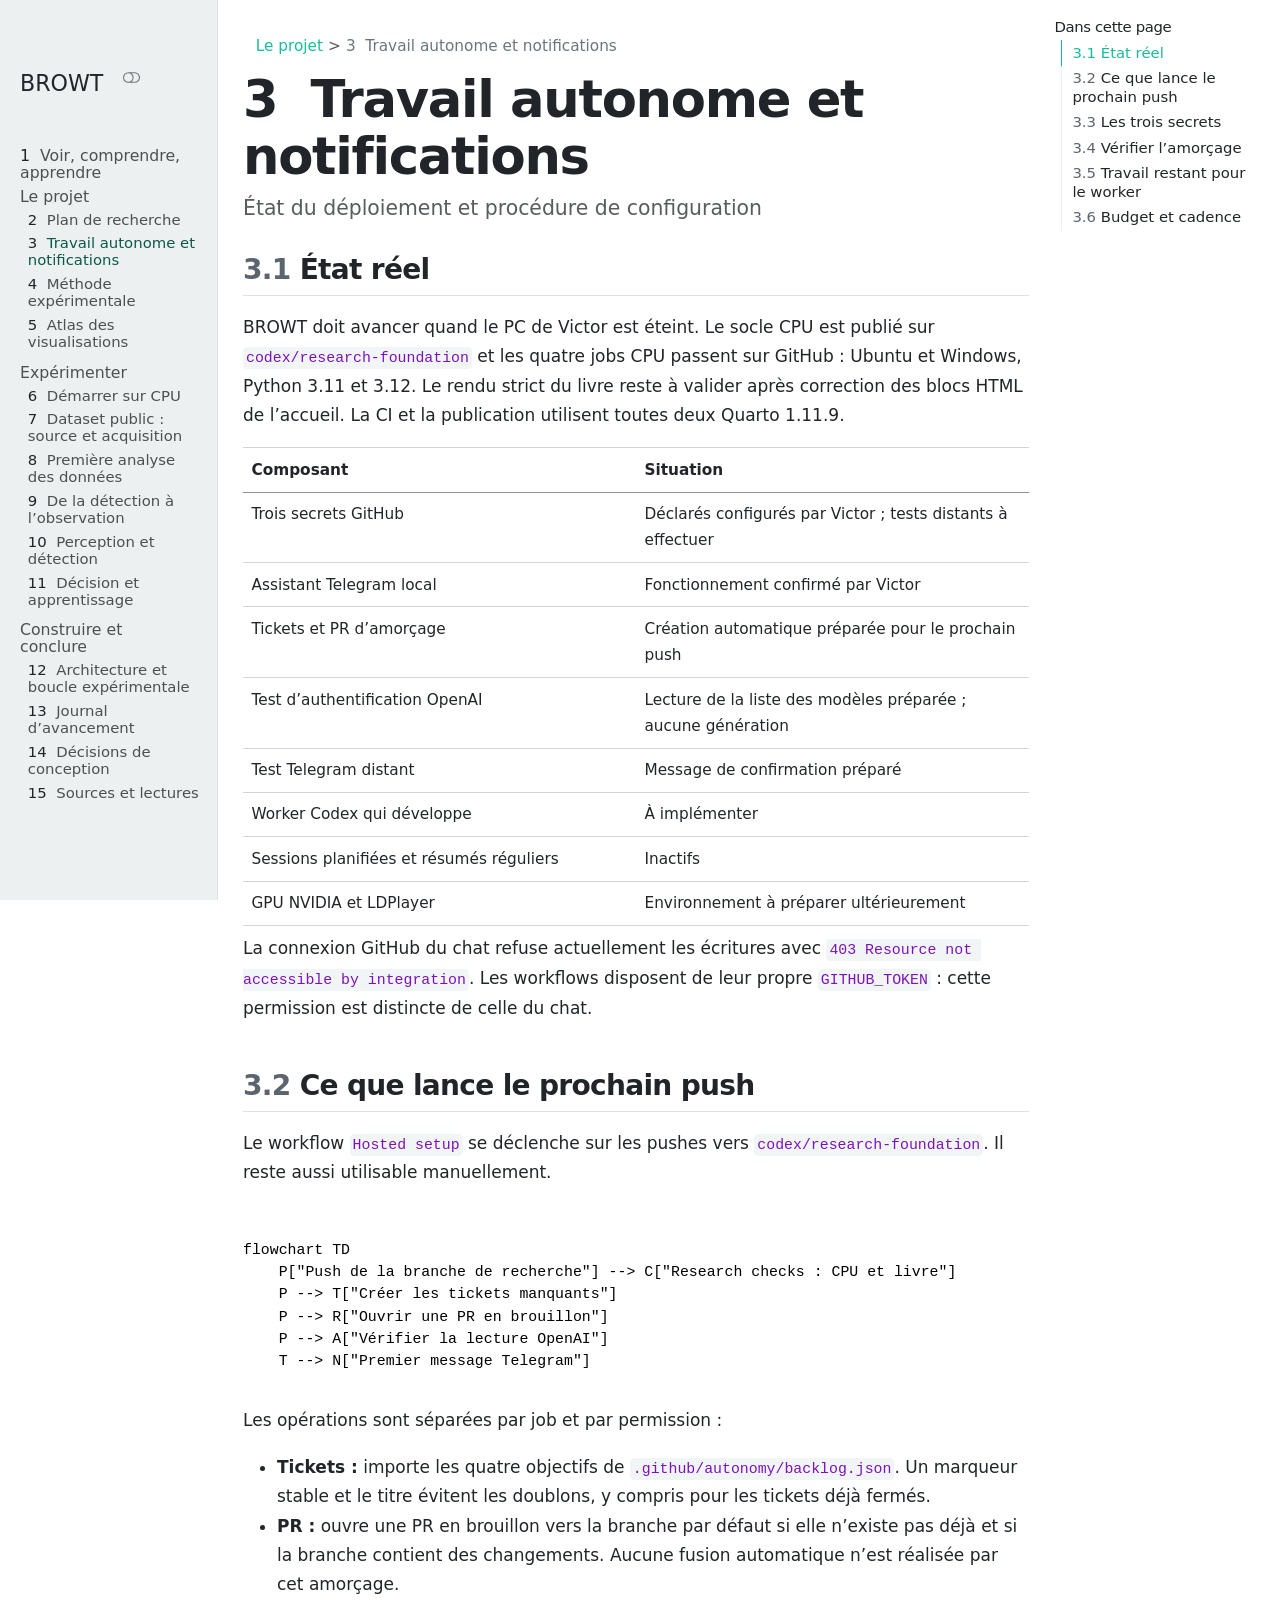
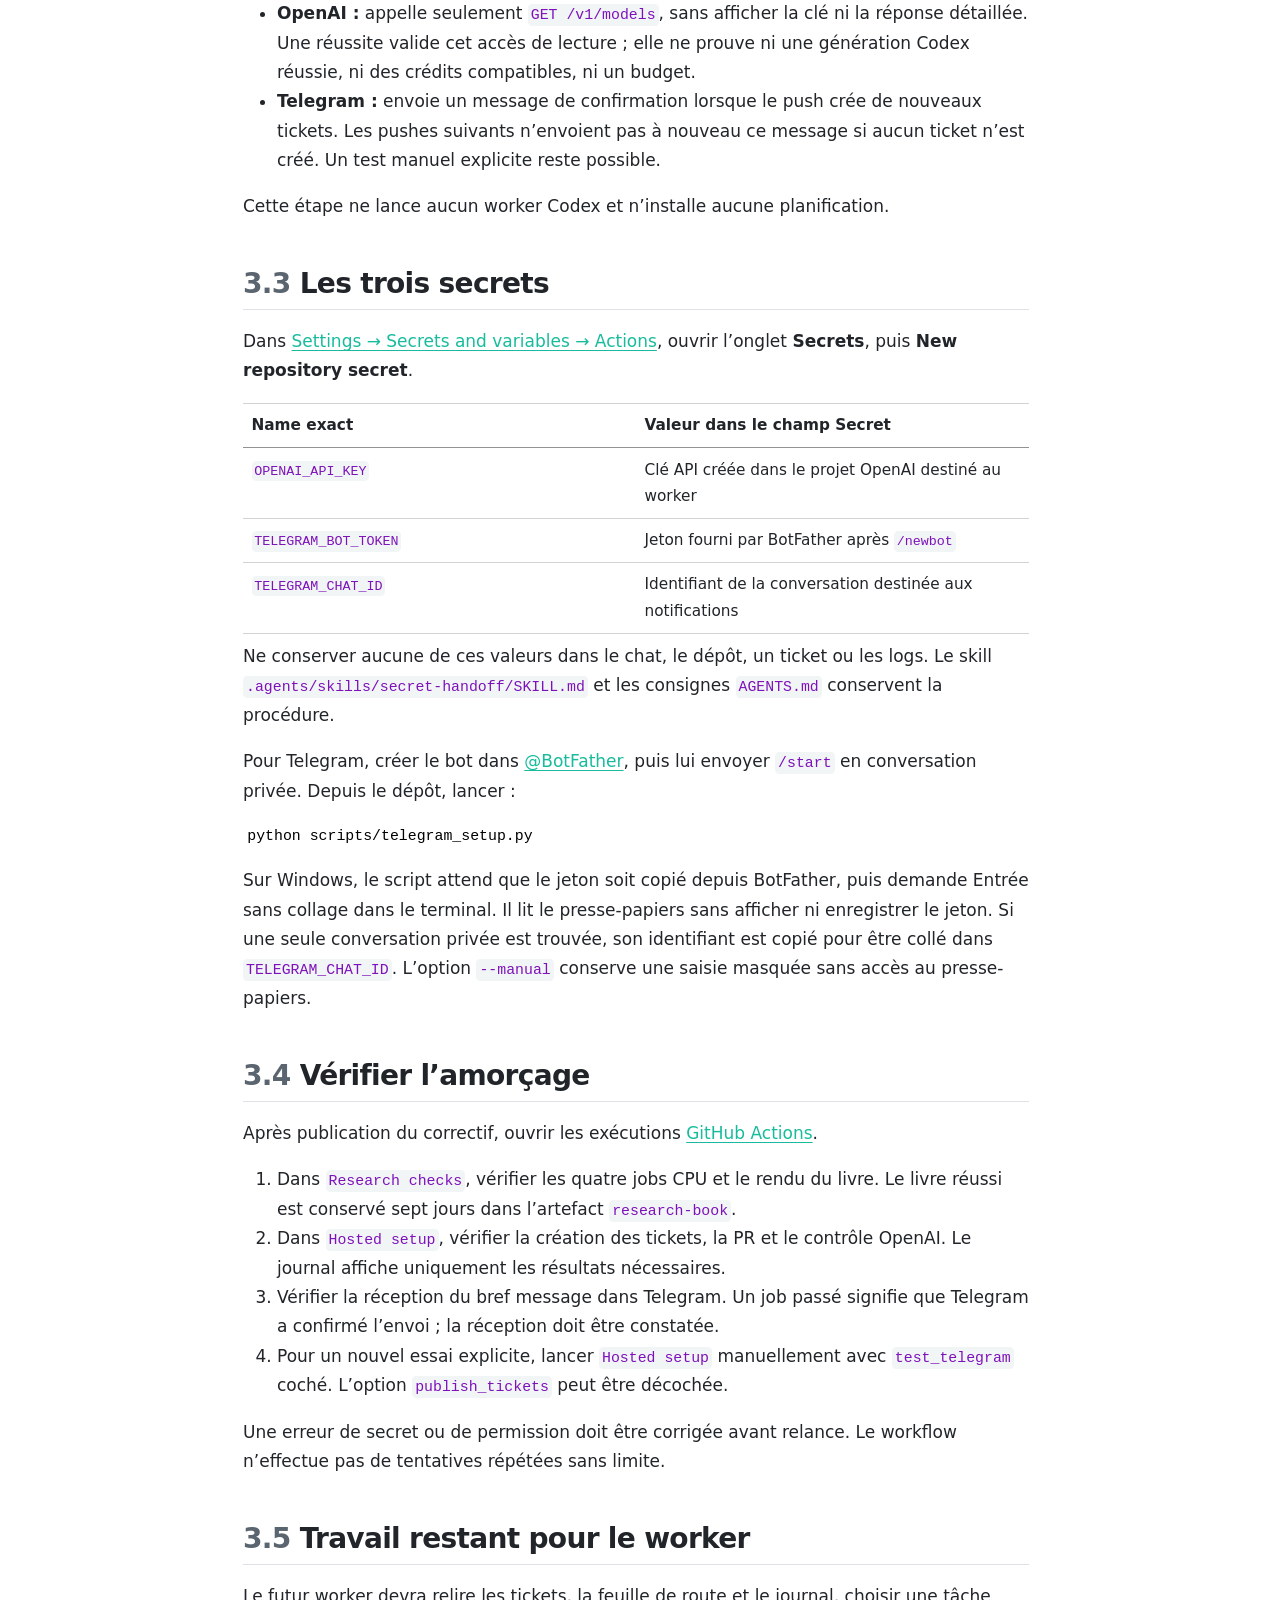
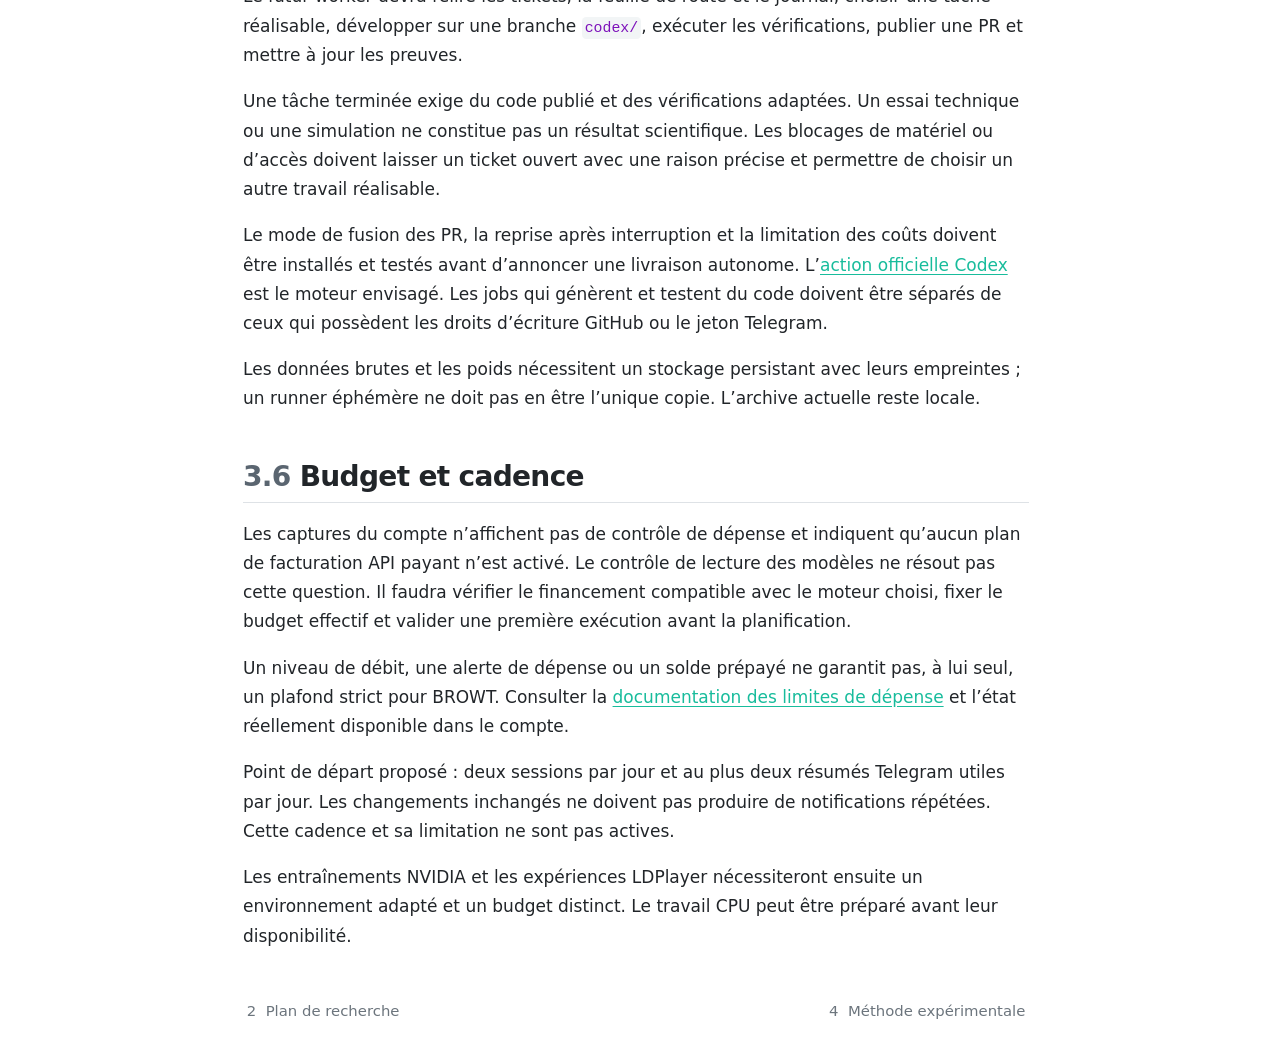
==== autonomy.html @ 0d0ad50d "Built site for gh-pages" ====
<!DOCTYPE html>
<html xmlns="http://www.w3.org/1999/xhtml" lang="fr" xml:lang="fr"><head>

<meta charset="utf-8">
<meta name="generator" content="quarto-1.11.9">

<meta name="viewport" content="width=device-width, initial-scale=1.0, user-scalable=yes">


<title>3&nbsp; Travail autonome et notifications – BROWT</title>
<style>
/* Default styles provided by pandoc.
** See https://pandoc.org/MANUAL.html#variables-for-html for config info.
*/
span.smallcaps{font-variant: small-caps;}
div.columns{display: flex; gap: 1.5em;}
div.column{flex: auto;}
@media screen {
div.columns{gap: min(4vw, 1.5em);}
div.column{overflow-x: auto;}
}
div.hanging-indent{margin-left: 1.5em; text-indent: -1.5em;}
ul.task-list{list-style: none;}
ul.task-list li input[type="checkbox"] {
  width: 0.8em;
  margin: 0 0.8em 0.2em -1em; /* quarto-specific, see https://github.com/quarto-dev/quarto-cli/issues/4556 */ 
  vertical-align: middle;
}
</style>


<script src="site_libs/quarto-nav/quarto-nav.js"></script>
<script src="site_libs/quarto-nav/headroom.min.js"></script>
<script src="site_libs/clipboard/clipboard.min.js"></script>
<script src="site_libs/quarto-search/autocomplete.umd.js"></script>
<script src="site_libs/quarto-search/fuse.min.js"></script>
<script src="site_libs/quarto-search/quarto-search.js"></script>
<meta name="quarto:offset" content="./">
<link href="./methodology.html" rel="next">
<link href="./roadmap.html" rel="prev">
<script src="site_libs/quarto-html/quarto.js" type="module"></script>
<script src="site_libs/quarto-html/tabsets/tabsets.js" type="module"></script>
<script src="site_libs/quarto-html/scrollable-regions/scrollable-regions.js" type="module"></script>
<script src="site_libs/quarto-html/popper.min.js"></script>
<script src="site_libs/quarto-html/tippy.umd.min.js"></script>
<script src="site_libs/quarto-html/anchor.min.js"></script>
<link href="site_libs/quarto-html/tippy.css" rel="stylesheet">
<link href="site_libs/quarto-html/quarto-syntax-highlighting-63b5708e65d6cd79cd7618c58d0c21e7.css" rel="stylesheet" class="quarto-color-scheme" id="quarto-text-highlighting-styles">
<link href="site_libs/quarto-html/quarto-syntax-highlighting-dark-447e42e69aaa9833c0ba1b986f430b20.css" rel="stylesheet" class="quarto-color-scheme quarto-color-alternate" id="quarto-text-highlighting-styles">
<link href="site_libs/quarto-html/quarto-syntax-highlighting-63b5708e65d6cd79cd7618c58d0c21e7.css" rel="stylesheet" class="quarto-color-scheme-extra" id="quarto-text-highlighting-styles">
<script src="site_libs/bootstrap/bootstrap.min.js"></script>
<link href="site_libs/bootstrap/bootstrap-icons.css" rel="stylesheet">
<link href="site_libs/bootstrap/bootstrap-4b83e7093ad51207360b792a9fc4b170.min.css" rel="stylesheet" append-hash="true" class="quarto-color-scheme" id="quarto-bootstrap" data-mode="light">
<link href="site_libs/bootstrap/bootstrap-dark-fbbe611d55de4febc02433f26efbd819.min.css" rel="stylesheet" append-hash="true" class="quarto-color-scheme quarto-color-alternate" id="quarto-bootstrap" data-mode="dark">
<link href="site_libs/bootstrap/bootstrap-4b83e7093ad51207360b792a9fc4b170.min.css" rel="stylesheet" append-hash="true" class="quarto-color-scheme-extra" id="quarto-bootstrap" data-mode="light">
<script id="quarto-search-options" type="application/json">{
  "location": "sidebar",
  "copy-button": false,
  "collapse-after": 3,
  "panel-placement": "start",
  "type": "textbox",
  "limit": 50,
  "keyboard-shortcut": [
    "f",
    "/",
    "s"
  ],
  "show-item-context": false,
  "language": {
    "search-no-results-text": "Pas de résultats",
    "search-matching-documents-text": "documents trouvés",
    "search-copy-link-title": "Copier le lien vers la recherche",
    "search-hide-matches-text": "Cacher les correspondances additionnelles",
    "search-more-match-text": "correspondance de plus dans ce document",
    "search-more-matches-text": "correspondances de plus dans ce document",
    "search-clear-button-title": "Effacer",
    "search-text-placeholder": "",
    "search-detached-cancel-button-title": "Annuler",
    "search-submit-button-title": "Envoyer",
    "search-label": "Recherche"
  }
}</script>
<style>html{ scroll-behavior: smooth; }</style>
<meta name="mermaid-theme" content="neutral">
<script src="site_libs/quarto-diagram/mermaid.min.js"></script>
<script src="site_libs/quarto-diagram/mermaid-init.js"></script>
<link href="site_libs/quarto-diagram/mermaid.css" rel="stylesheet">


<link rel="stylesheet" href="custom.css">
</head>

<body class="nav-sidebar docked quarto-light"><a id="quarto-skip-link" class="visually-hidden-focusable" href="#quarto-document-content">Aller au contenu principal</a><script id="quarto-html-before-body" type="application/javascript">
    const toggleBodyColorMode = (bsSheetEl) => {
      const mode = bsSheetEl.getAttribute("data-mode");
      const bodyEl = window.document.querySelector("body");
      if (mode === "dark") {
        bodyEl.classList.add("quarto-dark");
        bodyEl.classList.remove("quarto-light");
      } else {
        bodyEl.classList.add("quarto-light");
        bodyEl.classList.remove("quarto-dark");
      }
    }
    const toggleBodyColorPrimary = () => {
      const bsSheetEl = window.document.querySelector("link#quarto-bootstrap:not([rel=disabled-stylesheet])");
      if (bsSheetEl) {
        toggleBodyColorMode(bsSheetEl);
      }
    }
    const setColorSchemeToggle = (alternate) => {
      const toggles = window.document.querySelectorAll('.quarto-color-scheme-toggle');
      for (let i=0; i < toggles.length; i++) {
        const toggle = toggles[i];
        if (toggle) {
          toggle.setAttribute("aria-checked", alternate ? "true" : "false");
          if (alternate) {
            toggle.classList.add("alternate");
          } else {
            toggle.classList.remove("alternate");
          }
        }
      }
    };
    const toggleColorMode = (alternate) => {
      // Switch the stylesheets
      const primaryStylesheets = window.document.querySelectorAll('link.quarto-color-scheme:not(.quarto-color-alternate)');
      const alternateStylesheets = window.document.querySelectorAll('link.quarto-color-scheme.quarto-color-alternate');
      manageTransitions('#quarto-margin-sidebar .nav-link', false);
      if (alternate) {
        // note: dark is layered on light, we don't disable primary!
        enableStylesheet(alternateStylesheets);
        for (const sheetNode of alternateStylesheets) {
          if (sheetNode.id === "quarto-bootstrap") {
            toggleBodyColorMode(sheetNode);
          }
        }
      } else {
        disableStylesheet(alternateStylesheets);
        enableStylesheet(primaryStylesheets)
        toggleBodyColorPrimary();
      }
      manageTransitions('#quarto-margin-sidebar .nav-link', true);
      // Switch the toggles
      setColorSchemeToggle(alternate)
    }
    // Hack to workaround the fact that safari doesn't
    // properly recolor the scrollbar when toggling (#1455).
    // Not run on load: stylesheets are set before first paint there, and
    // scrolling would undo the scroll to a URL fragment (#14973).
    // The one pixel nudge keeps the reader where they were.
    const refreshSafariScrollbar = () => {
      if (navigator.userAgent.indexOf('Safari') > 0 && navigator.userAgent.indexOf('Chrome') == -1) {
        manageTransitions("body", false);
        const scrollY = window.scrollY;
        window.scrollTo(0, scrollY > 0 ? scrollY - 1 : 1);
        setTimeout(() => {
          window.scrollTo(0, scrollY);
          manageTransitions("body", true);
        }, 40);
      }
    }
    const disableStylesheet = (stylesheets) => {
      for (let i=0; i < stylesheets.length; i++) {
        const stylesheet = stylesheets[i];
        stylesheet.rel = 'disabled-stylesheet';
      }
    }
    const enableStylesheet = (stylesheets) => {
      for (let i=0; i < stylesheets.length; i++) {
        const stylesheet = stylesheets[i];
        if(stylesheet.rel !== 'stylesheet') { // for Chrome, which will still FOUC without this check
          stylesheet.rel = 'stylesheet';
        }
      }
    }
    const manageTransitions = (selector, allowTransitions) => {
      const els = window.document.querySelectorAll(selector);
      for (let i=0; i < els.length; i++) {
        const el = els[i];
        if (allowTransitions) {
          el.classList.remove('notransition');
        } else {
          el.classList.add('notransition');
        }
      }
    }
    const isFileUrl = () => {
      return window.location.protocol === 'file:';
    }
    const hasAlternateSentinel = () => {
      let styleSentinel = getColorSchemeSentinel();
      if (styleSentinel !== null) {
        return styleSentinel === "alternate";
      } else {
        return false;
      }
    }
    const setStyleSentinel = (alternate) => {
      const value = alternate ? "alternate" : "default";
      if (!isFileUrl()) {
        window.localStorage.setItem("quarto-color-scheme", value);
      } else {
        localAlternateSentinel = value;
      }
    }
    const getColorSchemeSentinel = () => {
      if (!isFileUrl()) {
        const storageValue = window.localStorage.getItem("quarto-color-scheme");
        return storageValue != null ? storageValue : localAlternateSentinel;
      } else {
        return localAlternateSentinel;
      }
    }
    const toggleGiscusIfUsed = (isAlternate, darkModeDefault) => {
      const baseTheme = document.querySelector('#giscus-base-theme')?.value ?? 'light';
      const alternateTheme = document.querySelector('#giscus-alt-theme')?.value ?? 'dark';
      let newTheme = '';
      if(authorPrefersDark) {
        newTheme = isAlternate ? baseTheme : alternateTheme;
      } else {
        newTheme = isAlternate ? alternateTheme : baseTheme;
      }
      const changeGiscusTheme = () => {
        // From: https://github.com/giscus/giscus/issues/336
        const sendMessage = (message) => {
          const iframe = document.querySelector('iframe.giscus-frame');
          if (!iframe) return;
          iframe.contentWindow.postMessage({ giscus: message }, 'https://giscus.app');
        }
        sendMessage({
          setConfig: {
            theme: newTheme
          }
        });
      }
      const isGiscussLoaded = window.document.querySelector('iframe.giscus-frame') !== null;
      if (isGiscussLoaded) {
        changeGiscusTheme();
      }
    };
    const authorPrefersDark = false;
    const darkModeDefault = authorPrefersDark;
      document.querySelector('link#quarto-text-highlighting-styles.quarto-color-scheme-extra').rel = 'disabled-stylesheet';
      document.querySelector('link#quarto-bootstrap.quarto-color-scheme-extra').rel = 'disabled-stylesheet';
    let localAlternateSentinel = darkModeDefault ? 'alternate' : 'default';
    // Dark / light mode switch
    window.quartoToggleColorScheme = () => {
      // Read the current dark / light value
      let toAlternate = !hasAlternateSentinel();
      toggleColorMode(toAlternate);
      refreshSafariScrollbar();
      setStyleSentinel(toAlternate);
      toggleGiscusIfUsed(toAlternate, darkModeDefault);
      window.dispatchEvent(new Event('resize'));
    };
    // Switch to dark mode if need be
    if (hasAlternateSentinel()) {
      toggleColorMode(true);
    } else {
      toggleColorMode(false);
    }
  </script>

<div id="quarto-search-results"></div>
  <header id="quarto-header" class="headroom fixed-top">
  <nav class="quarto-secondary-nav" aria-label="Barre d'outils">
    <div class="container-fluid d-flex">
      <button type="button" class="quarto-btn-toggle btn" data-bs-toggle="collapse" role="button" data-bs-target=".quarto-sidebar-collapse-item" aria-controls="quarto-sidebar" aria-expanded="false" aria-label="Basculer la barre latérale" onclick="if (window.quartoToggleHeadroom) { window.quartoToggleHeadroom(); }">
        <i class="bi bi-layout-text-sidebar-reverse"></i>
      </button>
        <nav class="quarto-page-breadcrumbs" aria-label="Fil d'Ariane"><ol class="breadcrumb"><li class="breadcrumb-item"><a href="./roadmap.html">Le projet</a></li><li class="breadcrumb-item"><a href="./autonomy.html"><span class="chapter-number">3</span>&nbsp; <span class="chapter-title">Travail autonome et notifications</span></a></li></ol></nav>
        <a class="flex-grow-1" data-bs-toggle="collapse" data-bs-target=".quarto-sidebar-collapse-item" onclick="if (window.quartoToggleHeadroom) { window.quartoToggleHeadroom(); }">      
        </a>
      <button type="button" class="btn quarto-search-button" aria-label="Recherche" onclick="window.quartoOpenSearch();">
        <i class="bi bi-search"></i>
      </button>
    </div>
  </nav>
</header>
<!-- content -->
<div id="quarto-content" class="quarto-container page-columns page-rows-contents page-layout-article">
<!-- sidebar -->
  <nav id="quarto-sidebar" class="sidebar collapse collapse-horizontal quarto-sidebar-collapse-item sidebar-navigation docked overflow-auto" aria-label="Site web">
    <div class="pt-lg-2 mt-2 text-left sidebar-header sidebar-header-stacked">
      <a href="./index.html" class="sidebar-logo-link">
      <img src="./assets/logo.png" alt="" class="sidebar-logo light-content py-0 d-lg-inline d-none">
      <img src="./assets/logo.png" alt="" class="sidebar-logo dark-content py-0 d-lg-inline d-none">
      </a>
    <div class="sidebar-title mb-0 py-0">
      <a href="./">BROWT</a> 
        <div class="sidebar-tools-main">
    <a href="https://github.com/Victor11W/BROWT" title="Code source" class="quarto-navigation-tool px-1" aria-label="Code source"><i class="bi bi-github"></i></a>
  <button type="button" role="switch" aria-checked="false" class="quarto-color-scheme-toggle quarto-navigation-tool  px-1" onclick="window.quartoToggleColorScheme(); return false;" title="Basculer le mode sombre" aria-label="Basculer le mode sombre"><i class="bi"></i></button>
</div>
    </div>
      </div>
        <div class="mt-2 flex-shrink-0 align-items-center">
        <div class="sidebar-search">
        <div id="quarto-search" class="" title="Recherche"></div>
        </div>
        </div>
    <div class="sidebar-menu-container"> 
    <ul class="list-unstyled mt-1">
        <li class="sidebar-item">
  <div class="sidebar-item-container"> 
  <a href="./index.html" class="sidebar-item-text sidebar-link">
 <span class="menu-text"><span class="chapter-number">1</span>&nbsp; <span class="chapter-title">Voir, comprendre, apprendre</span></span></a>
  </div>
</li>
        <li class="sidebar-item sidebar-item-section">
      <div class="sidebar-item-container"> 
            <button type="button" class="sidebar-item-text sidebar-item-toggle sidebar-link text-start" data-bs-toggle="collapse" data-bs-target="#quarto-sidebar-section-1" aria-controls="quarto-sidebar-section-1" aria-expanded="true">
 <span class="menu-text" id="quarto-sidebar-section-1-label">Le projet</span><i class="bi bi-chevron-right" aria-hidden="true"></i></button>
      </div>
      <ul id="quarto-sidebar-section-1" aria-labelledby="quarto-sidebar-section-1-label" class="collapse list-unstyled sidebar-section depth1 show">  
          <li class="sidebar-item">
  <div class="sidebar-item-container"> 
  <a href="./roadmap.html" class="sidebar-item-text sidebar-link">
 <span class="menu-text"><span class="chapter-number">2</span>&nbsp; <span class="chapter-title">Plan de recherche</span></span></a>
  </div>
</li>
          <li class="sidebar-item">
  <div class="sidebar-item-container"> 
  <a href="./autonomy.html" class="sidebar-item-text sidebar-link active">
 <span class="menu-text"><span class="chapter-number">3</span>&nbsp; <span class="chapter-title">Travail autonome et notifications</span></span></a>
  </div>
</li>
          <li class="sidebar-item">
  <div class="sidebar-item-container"> 
  <a href="./methodology.html" class="sidebar-item-text sidebar-link">
 <span class="menu-text"><span class="chapter-number">4</span>&nbsp; <span class="chapter-title">Méthode expérimentale</span></span></a>
  </div>
</li>
          <li class="sidebar-item">
  <div class="sidebar-item-container"> 
  <a href="./visual-atlas.html" class="sidebar-item-text sidebar-link">
 <span class="menu-text"><span class="chapter-number">5</span>&nbsp; <span class="chapter-title">Atlas des visualisations</span></span></a>
  </div>
</li>
      </ul>
  </li>
        <li class="sidebar-item sidebar-item-section">
      <div class="sidebar-item-container"> 
            <button type="button" class="sidebar-item-text sidebar-item-toggle sidebar-link text-start" data-bs-toggle="collapse" data-bs-target="#quarto-sidebar-section-2" aria-controls="quarto-sidebar-section-2" aria-expanded="true">
 <span class="menu-text" id="quarto-sidebar-section-2-label">Expérimenter</span><i class="bi bi-chevron-right" aria-hidden="true"></i></button>
      </div>
      <ul id="quarto-sidebar-section-2" aria-labelledby="quarto-sidebar-section-2-label" class="collapse list-unstyled sidebar-section depth1 show">  
          <li class="sidebar-item">
  <div class="sidebar-item-container"> 
  <a href="./getting-started.html" class="sidebar-item-text sidebar-link">
 <span class="menu-text"><span class="chapter-number">6</span>&nbsp; <span class="chapter-title">Démarrer sur CPU</span></span></a>
  </div>
</li>
          <li class="sidebar-item">
  <div class="sidebar-item-container"> 
  <a href="./dataset.html" class="sidebar-item-text sidebar-link">
 <span class="menu-text"><span class="chapter-number">7</span>&nbsp; <span class="chapter-title">Dataset public : source et acquisition</span></span></a>
  </div>
</li>
          <li class="sidebar-item">
  <div class="sidebar-item-container"> 
  <a href="./dataset-analysis.html" class="sidebar-item-text sidebar-link">
 <span class="menu-text"><span class="chapter-number">8</span>&nbsp; <span class="chapter-title">Première analyse des données</span></span></a>
  </div>
</li>
          <li class="sidebar-item">
  <div class="sidebar-item-container"> 
  <a href="./observations.html" class="sidebar-item-text sidebar-link">
 <span class="menu-text"><span class="chapter-number">9</span>&nbsp; <span class="chapter-title">De la détection à l’observation</span></span></a>
  </div>
</li>
          <li class="sidebar-item">
  <div class="sidebar-item-container"> 
  <a href="./detection.html" class="sidebar-item-text sidebar-link">
 <span class="menu-text"><span class="chapter-number">10</span>&nbsp; <span class="chapter-title">Perception et détection</span></span></a>
  </div>
</li>
          <li class="sidebar-item">
  <div class="sidebar-item-container"> 
  <a href="./rl.html" class="sidebar-item-text sidebar-link">
 <span class="menu-text"><span class="chapter-number">11</span>&nbsp; <span class="chapter-title">Décision et apprentissage</span></span></a>
  </div>
</li>
      </ul>
  </li>
        <li class="sidebar-item sidebar-item-section">
      <div class="sidebar-item-container"> 
            <button type="button" class="sidebar-item-text sidebar-item-toggle sidebar-link text-start" data-bs-toggle="collapse" data-bs-target="#quarto-sidebar-section-3" aria-controls="quarto-sidebar-section-3" aria-expanded="true">
 <span class="menu-text" id="quarto-sidebar-section-3-label">Construire et conclure</span><i class="bi bi-chevron-right" aria-hidden="true"></i></button>
      </div>
      <ul id="quarto-sidebar-section-3" aria-labelledby="quarto-sidebar-section-3-label" class="collapse list-unstyled sidebar-section depth1 show">  
          <li class="sidebar-item">
  <div class="sidebar-item-container"> 
  <a href="./pipeline.html" class="sidebar-item-text sidebar-link">
 <span class="menu-text"><span class="chapter-number">12</span>&nbsp; <span class="chapter-title">Architecture et boucle expérimentale</span></span></a>
  </div>
</li>
          <li class="sidebar-item">
  <div class="sidebar-item-container"> 
  <a href="./progress.html" class="sidebar-item-text sidebar-link">
 <span class="menu-text"><span class="chapter-number">13</span>&nbsp; <span class="chapter-title">Journal d’avancement</span></span></a>
  </div>
</li>
          <li class="sidebar-item">
  <div class="sidebar-item-container"> 
  <a href="./decisions.html" class="sidebar-item-text sidebar-link">
 <span class="menu-text"><span class="chapter-number">14</span>&nbsp; <span class="chapter-title">Décisions de conception</span></span></a>
  </div>
</li>
          <li class="sidebar-item">
  <div class="sidebar-item-container"> 
  <a href="./references.html" class="sidebar-item-text sidebar-link">
 <span class="menu-text"><span class="chapter-number">15</span>&nbsp; <span class="chapter-title">Sources et lectures</span></span></a>
  </div>
</li>
      </ul>
  </li>
    </ul>
    </div>
</nav>
<div id="quarto-sidebar-glass" class="quarto-sidebar-collapse-item" data-bs-toggle="collapse" data-bs-target=".quarto-sidebar-collapse-item"></div>
<!-- margin-sidebar -->
    <div id="quarto-margin-sidebar" class="sidebar margin-sidebar">
        <nav id="TOC" role="doc-toc" aria-labelledby="toc-title" class="toc-active">
    <h2 id="toc-title">Dans cette page</h2>
   
  <ul>
  <li><a href="#état-réel" id="toc-état-réel" class="nav-link active" data-scroll-target="#état-réel"><span class="header-section-number">3.1</span> État réel</a></li>
  <li><a href="#ce-que-lance-le-prochain-push" id="toc-ce-que-lance-le-prochain-push" class="nav-link" data-scroll-target="#ce-que-lance-le-prochain-push"><span class="header-section-number">3.2</span> Ce que lance le prochain push</a></li>
  <li><a href="#les-trois-secrets" id="toc-les-trois-secrets" class="nav-link" data-scroll-target="#les-trois-secrets"><span class="header-section-number">3.3</span> Les trois secrets</a></li>
  <li><a href="#vérifier-lamorçage" id="toc-vérifier-lamorçage" class="nav-link" data-scroll-target="#vérifier-lamorçage"><span class="header-section-number">3.4</span> Vérifier l’amorçage</a></li>
  <li><a href="#travail-restant-pour-le-worker" id="toc-travail-restant-pour-le-worker" class="nav-link" data-scroll-target="#travail-restant-pour-le-worker"><span class="header-section-number">3.5</span> Travail restant pour le worker</a></li>
  <li><a href="#budget-et-cadence" id="toc-budget-et-cadence" class="nav-link" data-scroll-target="#budget-et-cadence"><span class="header-section-number">3.6</span> Budget et cadence</a></li>
  </ul>
</nav>
    </div>
<!-- main -->
<main class="content" id="quarto-document-content" tabindex="-1">


<header id="title-block-header" class="quarto-title-block default"><nav class="quarto-page-breadcrumbs quarto-title-breadcrumbs d-none d-lg-block" aria-label="Fil d'Ariane"><ol class="breadcrumb"><li class="breadcrumb-item"><a href="./roadmap.html">Le projet</a></li><li class="breadcrumb-item"><a href="./autonomy.html"><span class="chapter-number">3</span>&nbsp; <span class="chapter-title">Travail autonome et notifications</span></a></li></ol></nav>
<div class="quarto-title">
<h1 class="title"><span class="chapter-number">3</span>&nbsp; <span class="chapter-title">Travail autonome et notifications</span></h1>
<p class="subtitle lead">État du déploiement et procédure de configuration</p>
</div>



<div class="quarto-title-meta">

    
  
    
  </div>
  


</header>


<section id="état-réel" class="level2" data-number="3.1">
<h2 data-number="3.1" class="anchored" data-anchor-id="état-réel"><span class="header-section-number">3.1</span> État réel</h2>
<p>BROWT doit avancer quand le PC de Victor est éteint. Le socle CPU est publié sur <code>codex/research-foundation</code> et les quatre jobs CPU passent sur GitHub : Ubuntu et Windows, Python 3.11 et 3.12. Le rendu strict du livre reste à valider après correction des blocs HTML de l’accueil. La CI et la publication utilisent toutes deux Quarto 1.11.9.</p>
<table class="caption-top table">
<colgroup>
<col style="width: 50%">
<col style="width: 50%">
</colgroup>
<thead>
<tr class="header">
<th>Composant</th>
<th>Situation</th>
</tr>
</thead>
<tbody>
<tr class="odd">
<td>Trois secrets GitHub</td>
<td>Déclarés configurés par Victor ; tests distants à effectuer</td>
</tr>
<tr class="even">
<td>Assistant Telegram local</td>
<td>Fonctionnement confirmé par Victor</td>
</tr>
<tr class="odd">
<td>Tickets et PR d’amorçage</td>
<td>Création automatique préparée pour le prochain push</td>
</tr>
<tr class="even">
<td>Test d’authentification OpenAI</td>
<td>Lecture de la liste des modèles préparée ; aucune génération</td>
</tr>
<tr class="odd">
<td>Test Telegram distant</td>
<td>Message de confirmation préparé</td>
</tr>
<tr class="even">
<td>Worker Codex qui développe</td>
<td>À implémenter</td>
</tr>
<tr class="odd">
<td>Sessions planifiées et résumés réguliers</td>
<td>Inactifs</td>
</tr>
<tr class="even">
<td>GPU NVIDIA et LDPlayer</td>
<td>Environnement à préparer ultérieurement</td>
</tr>
</tbody>
</table>
<p>La connexion GitHub du chat refuse actuellement les écritures avec <code>403 Resource not accessible by integration</code>. Les workflows disposent de leur propre <code>GITHUB_TOKEN</code> : cette permission est distincte de celle du chat.</p>
</section>
<section id="ce-que-lance-le-prochain-push" class="level2" data-number="3.2">
<h2 data-number="3.2" class="anchored" data-anchor-id="ce-que-lance-le-prochain-push"><span class="header-section-number">3.2</span> Ce que lance le prochain push</h2>
<p>Le workflow <code>Hosted setup</code> se déclenche sur les pushes vers <code>codex/research-foundation</code>. Il reste aussi utilisable manuellement.</p>
<div class="cell" data-layout-align="default">
<div class="cell-output-display">
<div>
<p></p><figure class="figure"><p></p>
<div>

<pre class="mermaid mermaid-js">flowchart TD
    P["Push de la branche de recherche"] --&gt; C["Research checks : CPU et livre"]
    P --&gt; T["Créer les tickets manquants"]
    P --&gt; R["Ouvrir une PR en brouillon"]
    P --&gt; A["Vérifier la lecture OpenAI"]
    T --&gt; N["Premier message Telegram"]
</pre>
</div>
<p></p></figure><p></p>
</div>
</div>
</div>
<p>Les opérations sont séparées par job et par permission :</p>
<ul>
<li><strong>Tickets :</strong> importe les quatre objectifs de <code>.github/autonomy/backlog.json</code>. Un marqueur stable et le titre évitent les doublons, y compris pour les tickets déjà fermés.</li>
<li><strong>PR :</strong> ouvre une PR en brouillon vers la branche par défaut si elle n’existe pas déjà et si la branche contient des changements. Aucune fusion automatique n’est réalisée par cet amorçage.</li>
<li><strong>OpenAI :</strong> appelle seulement <code>GET /v1/models</code>, sans afficher la clé ni la réponse détaillée. Une réussite valide cet accès de lecture ; elle ne prouve ni une génération Codex réussie, ni des crédits compatibles, ni un budget.</li>
<li><strong>Telegram :</strong> envoie un message de confirmation lorsque le push crée de nouveaux tickets. Les pushes suivants n’envoient pas à nouveau ce message si aucun ticket n’est créé. Un test manuel explicite reste possible.</li>
</ul>
<p>Cette étape ne lance aucun worker Codex et n’installe aucune planification.</p>
</section>
<section id="les-trois-secrets" class="level2" data-number="3.3">
<h2 data-number="3.3" class="anchored" data-anchor-id="les-trois-secrets"><span class="header-section-number">3.3</span> Les trois secrets</h2>
<p>Dans <a href="https://github.com/Victor11W/BROWT/settings/secrets/actions">Settings → Secrets and variables → Actions</a>, ouvrir l’onglet <strong>Secrets</strong>, puis <strong>New repository secret</strong>.</p>
<table class="caption-top table">
<colgroup>
<col style="width: 50%">
<col style="width: 50%">
</colgroup>
<thead>
<tr class="header">
<th>Name exact</th>
<th>Valeur dans le champ Secret</th>
</tr>
</thead>
<tbody>
<tr class="odd">
<td><code>OPENAI_API_KEY</code></td>
<td>Clé API créée dans le projet OpenAI destiné au worker</td>
</tr>
<tr class="even">
<td><code>TELEGRAM_BOT_TOKEN</code></td>
<td>Jeton fourni par BotFather après <code>/newbot</code></td>
</tr>
<tr class="odd">
<td><code>TELEGRAM_CHAT_ID</code></td>
<td>Identifiant de la conversation destinée aux notifications</td>
</tr>
</tbody>
</table>
<p>Ne conserver aucune de ces valeurs dans le chat, le dépôt, un ticket ou les logs. Le skill <code>.agents/skills/secret-handoff/SKILL.md</code> et les consignes <code>AGENTS.md</code> conservent la procédure.</p>
<p>Pour Telegram, créer le bot dans <a href="https://t.me/BotFather"><span class="citation" data-cites="BotFather">@BotFather</span></a>, puis lui envoyer <code>/start</code> en conversation privée. Depuis le dépôt, lancer :</p>
<pre class="text"><code>python scripts/telegram_setup.py</code></pre>
<p>Sur Windows, le script attend que le jeton soit copié depuis BotFather, puis demande Entrée sans collage dans le terminal. Il lit le presse-papiers sans afficher ni enregistrer le jeton. Si une seule conversation privée est trouvée, son identifiant est copié pour être collé dans <code>TELEGRAM_CHAT_ID</code>. L’option <code>--manual</code> conserve une saisie masquée sans accès au presse-papiers.</p>
</section>
<section id="vérifier-lamorçage" class="level2" data-number="3.4">
<h2 data-number="3.4" class="anchored" data-anchor-id="vérifier-lamorçage"><span class="header-section-number">3.4</span> Vérifier l’amorçage</h2>
<p>Après publication du correctif, ouvrir les exécutions <a href="https://github.com/Victor11W/BROWT/actions">GitHub Actions</a>.</p>
<ol type="1">
<li>Dans <code>Research checks</code>, vérifier les quatre jobs CPU et le rendu du livre. Le livre réussi est conservé sept jours dans l’artefact <code>research-book</code>.</li>
<li>Dans <code>Hosted setup</code>, vérifier la création des tickets, la PR et le contrôle OpenAI. Le journal affiche uniquement les résultats nécessaires.</li>
<li>Vérifier la réception du bref message dans Telegram. Un job passé signifie que Telegram a confirmé l’envoi ; la réception doit être constatée.</li>
<li>Pour un nouvel essai explicite, lancer <code>Hosted setup</code> manuellement avec <code>test_telegram</code> coché. L’option <code>publish_tickets</code> peut être décochée.</li>
</ol>
<p>Une erreur de secret ou de permission doit être corrigée avant relance. Le workflow n’effectue pas de tentatives répétées sans limite.</p>
</section>
<section id="travail-restant-pour-le-worker" class="level2" data-number="3.5">
<h2 data-number="3.5" class="anchored" data-anchor-id="travail-restant-pour-le-worker"><span class="header-section-number">3.5</span> Travail restant pour le worker</h2>
<p>Le futur worker devra relire les tickets, la feuille de route et le journal, choisir une tâche réalisable, développer sur une branche <code>codex/</code>, exécuter les vérifications, publier une PR et mettre à jour les preuves.</p>
<p>Une tâche terminée exige du code publié et des vérifications adaptées. Un essai technique ou une simulation ne constitue pas un résultat scientifique. Les blocages de matériel ou d’accès doivent laisser un ticket ouvert avec une raison précise et permettre de choisir un autre travail réalisable.</p>
<p>Le mode de fusion des PR, la reprise après interruption et la limitation des coûts doivent être installés et testés avant d’annoncer une livraison autonome. L’<a href="https://github.com/openai/codex-action">action officielle Codex</a> est le moteur envisagé. Les jobs qui génèrent et testent du code doivent être séparés de ceux qui possèdent les droits d’écriture GitHub ou le jeton Telegram.</p>
<p>Les données brutes et les poids nécessitent un stockage persistant avec leurs empreintes ; un runner éphémère ne doit pas en être l’unique copie. L’archive actuelle reste locale.</p>
</section>
<section id="budget-et-cadence" class="level2" data-number="3.6">
<h2 data-number="3.6" class="anchored" data-anchor-id="budget-et-cadence"><span class="header-section-number">3.6</span> Budget et cadence</h2>
<p>Les captures du compte n’affichent pas de contrôle de dépense et indiquent qu’aucun plan de facturation API payant n’est activé. Le contrôle de lecture des modèles ne résout pas cette question. Il faudra vérifier le financement compatible avec le moteur choisi, fixer le budget effectif et valider une première exécution avant la planification.</p>
<p>Un niveau de débit, une alerte de dépense ou un solde prépayé ne garantit pas, à lui seul, un plafond strict pour BROWT. Consulter la <a href="https://developers.openai.com/api/docs/guides/spend-limits">documentation des limites de dépense</a> et l’état réellement disponible dans le compte.</p>
<p>Point de départ proposé : deux sessions par jour et au plus deux résumés Telegram utiles par jour. Les changements inchangés ne doivent pas produire de notifications répétées. Cette cadence et sa limitation ne sont pas actives.</p>
<p>Les entraînements NVIDIA et les expériences LDPlayer nécessiteront ensuite un environnement adapté et un budget distinct. Le travail CPU peut être préparé avant leur disponibilité.</p>


</section>

</main> <!-- /main -->
<script id="quarto-html-after-body" type="application/javascript">
  window.document.addEventListener("DOMContentLoaded", function (event) {
    // Ensure there is a toggle, if there isn't float one in the top right
    if (window.document.querySelector('.quarto-color-scheme-toggle') === null) {
      const toggle = window.document.createElement('button');
      toggle.type = "button";
      toggle.setAttribute("role", "switch");
      toggle.setAttribute("aria-checked", "false");
      toggle.classList.add('top-right');
      toggle.classList.add('quarto-color-scheme-toggle');
      toggle.setAttribute("aria-label", "Basculer le mode sombre");
      toggle.onclick = function() { try { window.quartoToggleColorScheme(); } catch {} return false; };
      const i = window.document.createElement("i");
      i.classList.add('bi');
      toggle.appendChild(i);
      // Put the toggle in a landmark of its own, so that landmark navigation
      // can reach it.
      //
      // The container is always a fresh direct child of body, and the toggle is
      // never moved into page furniture that the theme or the author controls.
      // The toggle is positioned against the page, so any ancestor that
      // establishes a containing block captures it: a positioned element or a
      // grid for position: absolute, and transform, filter, will-change or
      // contain for position: fixed. A direct child of body has none of these
      // to inherit, and the shift when one appears is silent and visual.
      //
      // ARIA says a document should have at most one banner, and axe reports a
      // duplicate whether or not the banners carry distinct labels. So use a
      // header when the page has no banner yet, and a named region otherwise.
      //
      // A header is a banner wherever it sits, unless it is inside sectioning
      // content, so this cannot just look at the children of body: a custom
      // page layout wraps the title block header in a plain div. An explicit
      // role="banner" always counts.
      const sectioning = 'article, aside, main, nav, section, [role="article"], [role="complementary"], [role="main"], [role="navigation"], [role="region"]';
      const hasBanner = Array.from(
        window.document.querySelectorAll('header:not([role]), [role="banner"]')
      ).some(function(el) {
        return el.hasAttribute("role") || el.closest(sectioning) === null;
      });
      const container = window.document.createElement(hasBanner ? "div" : "header");
      if (hasBanner) {
        container.setAttribute("role", "region");
        container.setAttribute("aria-label", "Basculer le mode sombre");
      }
      container.classList.add('quarto-color-scheme-toggle-container');
      container.appendChild(toggle);
      window.document.body.appendChild(container);
    }
    setColorSchemeToggle(hasAlternateSentinel())
    const icon = "";
    const anchorJS = new window.AnchorJS();
    anchorJS.options = {
      placement: 'right',
      icon: icon
    };
    anchorJS.add('.anchored');
    const isCodeAnnotation = (el) => {
      for (const clz of el.classList) {
        if (clz.startsWith('code-annotation-')) {                     
          return true;
        }
      }
      return false;
    }
    const onCopySuccess = function(e) {
      // button target
      const button = e.trigger;
      // don't keep focus
      button.blur();
      // flash "checked"
      button.classList.add('code-copy-button-checked');
      var currentTitle = button.getAttribute("title");
      button.setAttribute("title", "Copié");
      let tooltip;
      if (window.bootstrap) {
        button.setAttribute("data-bs-toggle", "tooltip");
        button.setAttribute("data-bs-placement", "left");
        button.setAttribute("data-bs-title", "Copié");
        tooltip = new bootstrap.Tooltip(button, 
          { trigger: "manual", 
            customClass: "code-copy-button-tooltip",
            offset: [0, -8]});
        tooltip.show();    
      }
      setTimeout(function() {
        if (tooltip) {
          tooltip.hide();
          button.removeAttribute("data-bs-title");
          button.removeAttribute("data-bs-toggle");
          button.removeAttribute("data-bs-placement");
        }
        button.setAttribute("title", currentTitle);
        button.classList.remove('code-copy-button-checked');
      }, 1000);
      // clear code selection
      e.clearSelection();
    }
    const getTextToCopy = function(trigger) {
      const outerScaffold = trigger.parentElement.cloneNode(true);
      const codeEl = outerScaffold.querySelector('code');
      for (const childEl of codeEl.children) {
        if (isCodeAnnotation(childEl)) {
          childEl.remove();
        }
      }
      return codeEl.innerText;
    }
    const clipboard = new window.ClipboardJS('.code-copy-button:not([data-in-quarto-modal])', {
      text: getTextToCopy
    });
    clipboard.on('success', onCopySuccess);
    if (window.document.getElementById('quarto-embedded-source-code-modal')) {
      const clipboardModal = new window.ClipboardJS('.code-copy-button[data-in-quarto-modal]', {
        text: getTextToCopy,
        container: window.document.getElementById('quarto-embedded-source-code-modal')
      });
      clipboardModal.on('success', onCopySuccess);
    }
      var localhostRegex = new RegExp(/^(?:http|https):\/\/localhost\:?[0-9]*\//);
      var mailtoRegex = new RegExp(/^mailto:/);
        var filterRegex = new RegExp('/' + window.location.host + '/');
      const newWindowLabel = "(opens in a new tab)";
      const newWindowNoteId = "quarto-ext-newwindow-label";
      // Links reference one hidden label through aria-describedby, so the
      // announcement never changes their accessible name.
      var describeNewWindow = (link) => {
        if (!window.document.getElementById(newWindowNoteId)) {
          var newWindowNote = window.document.createElement("span");
          newWindowNote.id = newWindowNoteId;
          newWindowNote.hidden = true;
          newWindowNote.textContent = newWindowLabel;
          window.document.body.appendChild(newWindowNote);
        }
        var describedBy = (link.getAttribute("aria-describedby") || "").split(/\s+/).filter(Boolean);
        if (!describedBy.includes(newWindowNoteId)) {
          describedBy.push(newWindowNoteId);
          link.setAttribute("aria-describedby", describedBy.join(" "));
        }
      }
      var isInternal = (href) => {
          return filterRegex.test(href) || localhostRegex.test(href) || mailtoRegex.test(href);
      }
      // Inspect non-navigation links and adorn them if external
      window.quartoDecorateExternalLinks = function (root) {
     var links = (root || window.document).querySelectorAll('a[href]:not(.nav-link):not(.navbar-brand):not(.toc-action):not(.sidebar-link):not(.sidebar-item-toggle):not(.pagination-link):not(.no-external):not([aria-hidden]):not(.dropdown-item):not(.quarto-navigation-tool):not(.about-link)');
      for (var i=0; i<links.length; i++) {
        const link = links[i];
        if (!isInternal(link.href)) {
          // undo the damage that might have been done by quarto-nav.js in the case of
          // links that we want to consider external
          if (link.dataset.originalHref !== undefined) {
            link.href = link.dataset.originalHref;
          }
            // target, if specified
            link.setAttribute("target", "_blank");
            if (link.getAttribute("rel") === null) {
              link.setAttribute("rel", "noopener");
            }
            describeNewWindow(link);
          if (!link.classList.contains('no-external-icon')) {
          }
        }
      }
      };
      window.quartoDecorateExternalLinks(window.document);
    // Esc closes the popup (WCAG 1.4.13) and focus leaving both trigger and
    // popup closes it (WCAG 2.4.11); tippy handles neither for interactive popups.
    const hideOnEscAndFocusOut = {
      name: 'hideOnEscAndFocusOut',
      defaultValue: true,
      fn(instance) {
        const dismiss = () => {
          // A show scheduled by the trigger delay would otherwise reopen it
          instance.clearDelayTimeouts();
          instance.hide();
        };
        const onKeyDown = (event) => {
          if (event.key !== 'Escape') {
            return;
          }
          // Keep Esc from also reaching page handlers (e.g. reveal.js overview),
          // except an open reveal.js slide menu, which Esc should close too.
          // The menu handles keys only when its keyboard option is on.
          const menuHandlesEsc = window.Reveal?.getPlugin?.('menu')?.isOpen() &&
            window.Reveal.getConfig().menu?.keyboard !== false;
          if (!menuHandlesEsc) {
            event.stopPropagation();
          }
          if (instance.popper.contains(window.document.activeElement)) {
            // Disabled while refocusing so the focus trigger does not reopen it
            instance.disable();
            instance.reference.focus();
            instance.enable();
          }
          dismiss();
        };
        const onFocusOut = (event) => {
          const target = event.relatedTarget;
          if (target && !instance.reference.contains(target) &&
              !instance.popper.contains(target)) {
            dismiss();
          }
        };
        // On the trigger too: a click trigger (code-annotations: select) has no
        // blur handling. Attached for the instance's lifetime so leaving the
        // trigger also cancels a show still pending on the trigger delay.
        instance.reference.addEventListener('focusout', onFocusOut);
        return {
          onShow() {
            window.document.addEventListener('keydown', onKeyDown, true);
            instance.popper.addEventListener('focusout', onFocusOut);
          },
          onHide() {
            window.document.removeEventListener('keydown', onKeyDown, true);
            instance.popper.removeEventListener('focusout', onFocusOut);
          },
          onDestroy() {
            instance.reference.removeEventListener('focusout', onFocusOut);
          },
        };
      },
    };
    function tippyHover(el, contentFn, onTriggerFn, onUntriggerFn) {
      const config = {
        allowHTML: true,
        maxWidth: 500,
        delay: 100,
        arrow: false,
        appendTo: function(el) {
            return el.parentElement;
        },
        interactive: true,
        interactiveBorder: 10,
        theme: 'quarto',
        placement: 'bottom-start',
        plugins: [hideOnEscAndFocusOut],
      };
      if (contentFn) {
        config.content = contentFn;
      }
      if (onTriggerFn) {
        config.onTrigger = onTriggerFn;
      }
      if (onUntriggerFn) {
        config.onUntrigger = onUntriggerFn;
      }
      window.tippy(el, config); 
    }
    const noterefs = window.document.querySelectorAll('a[role="doc-noteref"]');
    for (var i=0; i<noterefs.length; i++) {
      const ref = noterefs[i];
      tippyHover(ref, function() {
        // use id or data attribute instead here
        let href = ref.getAttribute('data-footnote-href') || ref.getAttribute('href');
        try { href = new URL(href).hash; } catch {}
        const id = href.replace(/^#\/?/, "");
        const note = window.document.getElementById(id);
        if (note) {
          return note.innerHTML;
        } else {
          return "";
        }
      });
    }
    const xrefs = window.document.querySelectorAll('a.quarto-xref');
    const processXRef = (id, note) => {
      // Strip column container classes
      const stripColumnClz = (el) => {
        el.classList.remove("page-full", "page-columns");
        if (el.children) {
          for (const child of el.children) {
            stripColumnClz(child);
          }
        }
      }
      stripColumnClz(note)
      if (id === null || id.startsWith('sec-')) {
        // Special case sections, only their first couple elements
        const container = document.createElement("div");
        if (note.children && note.children.length > 2) {
          container.appendChild(note.children[0].cloneNode(true));
          for (let i = 1; i < note.children.length; i++) {
            const child = note.children[i];
            if (child.tagName === "P" && child.innerText === "") {
              continue;
            } else {
              container.appendChild(child.cloneNode(true));
              break;
            }
          }
          if (window.Quarto?.typesetMath) {
            window.Quarto.typesetMath(container);
          }
          return container.innerHTML
        } else {
          if (window.Quarto?.typesetMath) {
            window.Quarto.typesetMath(note);
          }
          return note.innerHTML;
        }
      } else {
        // Remove any anchor links if they are present
        const anchorLink = note.querySelector('a.anchorjs-link');
        if (anchorLink) {
          anchorLink.remove();
        }
        if (window.Quarto?.typesetMath) {
          window.Quarto.typesetMath(note);
        }
        if (note.classList.contains("callout")) {
          return note.outerHTML;
        } else {
          return note.innerHTML;
        }
      }
    }
    for (var i=0; i<xrefs.length; i++) {
      const xref = xrefs[i];
      tippyHover(xref, undefined, function(instance) {
        instance.disable();
        let url = xref.getAttribute('href');
        let hash = undefined; 
        if (url.startsWith('#')) {
          hash = url;
        } else {
          try { hash = new URL(url).hash; } catch {}
        }
        if (hash) {
          const id = hash.replace(/^#\/?/, "");
          const note = window.document.getElementById(id);
          if (note !== null) {
            try {
              const html = processXRef(id, note.cloneNode(true));
              instance.setContent(html);
            } finally {
              instance.enable();
              instance.show();
            }
          } else {
            // See if we can fetch this
            fetch(url.split('#')[0])
            .then(res => res.text())
            .then(html => {
              const parser = new DOMParser();
              const htmlDoc = parser.parseFromString(html, "text/html");
              const note = htmlDoc.getElementById(id);
              if (note !== null) {
                const html = processXRef(id, note);
                instance.setContent(html);
              } 
            }).finally(() => {
              instance.enable();
              instance.show();
            });
          }
        } else {
          // See if we can fetch a full url (with no hash to target)
          // This is a special case and we should probably do some content thinning / targeting
          fetch(url)
          .then(res => res.text())
          .then(html => {
            const parser = new DOMParser();
            const htmlDoc = parser.parseFromString(html, "text/html");
            const note = htmlDoc.querySelector('main.content');
            if (note !== null) {
              // This should only happen for chapter cross references
              // (since there is no id in the URL)
              // remove the first header
              if (note.children.length > 0 && note.children[0].tagName === "HEADER") {
                note.children[0].remove();
              }
              const html = processXRef(null, note);
              instance.setContent(html);
            } 
          }).finally(() => {
            instance.enable();
            instance.show();
          });
        }
      }, function(instance) {
      });
    }
        let selectedAnnoteEl;
        const selectorForAnnotation = ( cell, annotation) => {
          let cellAttr = 'data-code-cell="' + cell + '"';
          let lineAttr = 'data-code-annotation="' +  annotation + '"';
          const selector = 'span[' + cellAttr + '][' + lineAttr + ']';
          return selector;
        }
        const selectCodeLines = (annoteEl) => {
          const doc = window.document;
          const targetCell = annoteEl.getAttribute("data-target-cell");
          const targetAnnotation = annoteEl.getAttribute("data-target-annotation");
          const annoteSpan = window.document.querySelector(selectorForAnnotation(targetCell, targetAnnotation));
          const lines = annoteSpan.getAttribute("data-code-lines").split(",");
          const lineIds = lines.map((line) => {
            return targetCell + "-" + line;
          })
          // Each band is positioned against its own containing block, which is
          // not the offsetParent of the lines, so place it from client rects.
          const placeBand = (band, firstEl, lastEl, codeBlock) => {
            const container = band.offsetParent;
            if (container === null) {
              return;
            }
            const containerRect = container.getBoundingClientRect();
            // Reveal.js scales slides with a transform, so convert client
            // pixels back to the CSS pixels of the container.
            const scale = containerRect.height / container.offsetHeight || 1;
            const firstRect = firstEl.getBoundingClientRect();
            const lastRect = lastEl.getBoundingClientRect();
            const top = (firstRect.top - containerRect.top) / scale - container.clientTop + container.scrollTop;
            const height = (lastRect.bottom - firstRect.top) / scale;
            band.style.top = top - 2 + "px";
            band.style.height = height + 4 + "px";
            if (codeBlock) {
              // Without the copy button wrapper, the containing block is wider
              // than the code block, so span the code block explicitly.
              const blockRect = codeBlock.getBoundingClientRect();
              band.style.left = (blockRect.left - containerRect.left) / scale - container.clientLeft + container.scrollLeft + "px";
              band.style.width = blockRect.width / scale + "px";
            }
          };
          if (lineIds.length > 0) {
            const el = window.document.getElementById(lineIds[0]);
            const lastEl = window.document.getElementById(lineIds[lineIds.length - 1]);
            const parent = el.parentElement.parentElement;
            // cook up a div (if necessary) and position it
            let div = window.document.getElementById("code-annotation-line-highlight");
            if (div === null) {
              div = window.document.createElement("div");
              div.setAttribute("id", "code-annotation-line-highlight");
              div.style.position = 'absolute';
              parent.appendChild(div);
            }
            placeBand(div, el, lastEl, parent.closest("div.sourceCode") || parent);
            let gutterDiv = window.document.getElementById("code-annotation-line-highlight-gutter");
            if (gutterDiv === null) {
              gutterDiv = window.document.createElement("div");
              gutterDiv.setAttribute("id", "code-annotation-line-highlight-gutter");
              gutterDiv.style.position = 'absolute';
              const codeCell = window.document.getElementById(targetCell);
              const gutter = codeCell.querySelector('.code-annotation-gutter');
              gutter.appendChild(gutterDiv);
            }
            placeBand(gutterDiv, el, lastEl);
            selectedAnnoteEl = annoteEl;
          }
        };
        const unselectCodeLines = () => {
          const elementsIds = ["code-annotation-line-highlight", "code-annotation-line-highlight-gutter"];
          elementsIds.forEach((elId) => {
            const div = window.document.getElementById(elId);
            if (div) {
              div.remove();
            }
          });
          selectedAnnoteEl = undefined;
        };
          // Handle positioning of the toggle
      window.addEventListener(
        "resize",
        throttle(() => {
          elRect = undefined;
          if (selectedAnnoteEl) {
            selectCodeLines(selectedAnnoteEl);
          }
        }, 10)
      );
      function throttle(fn, ms) {
      let throttle = false;
      let timer;
        return (...args) => {
          if(!throttle) { // first call gets through
              fn.apply(this, args);
              throttle = true;
          } else { // all the others get throttled
              if(timer) clearTimeout(timer); // cancel #2
              timer = setTimeout(() => {
                fn.apply(this, args);
                timer = throttle = false;
              }, ms);
          }
        };
      }
        // Attach click handler to the DT
        const annoteDls = window.document.querySelectorAll('dt[data-target-cell]');
        for (const annoteDlNode of annoteDls) {
          annoteDlNode.addEventListener('click', (event) => {
            const clickedEl = event.target;
            if (clickedEl !== selectedAnnoteEl) {
              unselectCodeLines();
              const activeEl = window.document.querySelector('dt[data-target-cell].code-annotation-active');
              if (activeEl) {
                activeEl.classList.remove('code-annotation-active');
              }
              selectCodeLines(clickedEl);
              clickedEl.classList.add('code-annotation-active');
            } else {
              // Unselect the line
              unselectCodeLines();
              clickedEl.classList.remove('code-annotation-active');
            }
          });
        }
    const findCites = (el) => {
      const parentEl = el.parentElement;
      if (parentEl) {
        const cites = parentEl.dataset.cites;
        if (cites) {
          return {
            el,
            cites: cites.split(' ')
          };
        } else {
          return findCites(el.parentElement)
        }
      } else {
        return undefined;
      }
    };
    var bibliorefs = window.document.querySelectorAll('a[role="doc-biblioref"]');
    for (var i=0; i<bibliorefs.length; i++) {
      const ref = bibliorefs[i];
      const citeInfo = findCites(ref);
      if (citeInfo) {
        tippyHover(citeInfo.el, function() {
          var popup = window.document.createElement('div');
          citeInfo.cites.forEach(function(cite) {
            var citeDiv = window.document.createElement('div');
            citeDiv.classList.add('hanging-indent');
            citeDiv.classList.add('csl-entry');
            var biblioDiv = window.document.getElementById('ref-' + cite);
            if (biblioDiv) {
              citeDiv.innerHTML = biblioDiv.innerHTML;
            }
            popup.appendChild(citeDiv);
          });
          return popup.innerHTML;
        });
      }
    }
  });
  </script>
  <script type="application/javascript">
  window.quartoScrollableRegionsLabels = {"code":"Code défilable","output":"Sortie défilable"};
  </script>
<nav class="page-navigation" aria-label="Page">
  <div class="nav-page nav-page-previous">
      <a href="./roadmap.html" class="pagination-link" aria-label="Plan de recherche">
        <i class="bi bi-arrow-left-short"></i> <span class="nav-page-text"><span class="chapter-number">2</span>&nbsp; <span class="chapter-title">Plan de recherche</span></span>
      </a>          
  </div>
  <div class="nav-page nav-page-next">
      <a href="./methodology.html" class="pagination-link" aria-label="Méthode expérimentale">
        <span class="nav-page-text"><span class="chapter-number">4</span>&nbsp; <span class="chapter-title">Méthode expérimentale</span></span> <i class="bi bi-arrow-right-short"></i>
      </a>
  </div>
</nav>
</div> <!-- /content -->




<script src="site_libs/quarto-html/zenscroll-min.js"></script>
</body></html>
---- site_libs/quarto-html/quarto-syntax-highlighting-63b5708e65d6cd79cd7618c58d0c21e7.css ----
/* quarto syntax highlight colors */
:root {
  --quarto-hl-ot-color: #003B4F;
  --quarto-hl-at-color: #657422;
  --quarto-hl-ss-color: #20794D;
  --quarto-hl-an-color: #5E5E5E;
  --quarto-hl-fu-color: #4758AB;
  --quarto-hl-st-color: #20794D;
  --quarto-hl-cf-color: #003B4F;
  --quarto-hl-op-color: #5E5E5E;
  --quarto-hl-er-color: #AD0000;
  --quarto-hl-bn-color: #AD0000;
  --quarto-hl-al-color: #AD0000;
  --quarto-hl-va-color: #111111;
  --quarto-hl-bu-color: inherit;
  --quarto-hl-ex-color: inherit;
  --quarto-hl-pp-color: #AD0000;
  --quarto-hl-in-color: #5E5E5E;
  --quarto-hl-vs-color: #20794D;
  --quarto-hl-wa-color: #5E5E5E;
  --quarto-hl-do-color: #5E5E5E;
  --quarto-hl-im-color: #00769E;
  --quarto-hl-ch-color: #20794D;
  --quarto-hl-dt-color: #AD0000;
  --quarto-hl-fl-color: #AD0000;
  --quarto-hl-co-color: #5E5E5E;
  --quarto-hl-cv-color: #5E5E5E;
  --quarto-hl-cn-color: #8f5902;
  --quarto-hl-sc-color: #5E5E5E;
  --quarto-hl-dv-color: #AD0000;
  --quarto-hl-kw-color: #003B4F;
}

/* other quarto variables */
:root {
  --quarto-font-monospace: SFMono-Regular, Menlo, Monaco, Consolas, "Liberation Mono", "Courier New", monospace;
}

/* syntax highlight based on Pandoc's rules */
pre > code.sourceCode > span {
  color: #003B4F;
}

code.sourceCode > span {
  color: #003B4F;
}

div.sourceCode,
div.sourceCode pre.sourceCode {
  color: #003B4F;
}

/* Normal */
code span {
  color: #003B4F;
}

/* Alert */
code span.al {
  color: #AD0000;
  font-style: inherit;
}

/* Annotation */
code span.an {
  color: #5E5E5E;
  font-style: inherit;
}

/* Attribute */
code span.at {
  color: #657422;
  font-style: inherit;
}

/* BaseN */
code span.bn {
  color: #AD0000;
  font-style: inherit;
}

/* BuiltIn */
code span.bu {
  font-style: inherit;
}

/* ControlFlow */
code span.cf {
  color: #003B4F;
  font-weight: bold;
  font-style: inherit;
}

/* Char */
code span.ch {
  color: #20794D;
  font-style: inherit;
}

/* Constant */
code span.cn {
  color: #8f5902;
  font-style: inherit;
}

/* Comment */
code span.co {
  color: #5E5E5E;
  font-style: inherit;
}

/* CommentVar */
code span.cv {
  color: #5E5E5E;
  font-style: italic;
}

/* Documentation */
code span.do {
  color: #5E5E5E;
  font-style: italic;
}

/* DataType */
code span.dt {
  color: #AD0000;
  font-style: inherit;
}

/* DecVal */
code span.dv {
  color: #AD0000;
  font-style: inherit;
}

/* Error */
code span.er {
  color: #AD0000;
  font-style: inherit;
}

/* Extension */
code span.ex {
  font-style: inherit;
}

/* Float */
code span.fl {
  color: #AD0000;
  font-style: inherit;
}

/* Function */
code span.fu {
  color: #4758AB;
  font-style: inherit;
}

/* Import */
code span.im {
  color: #00769E;
  font-style: inherit;
}

/* Information */
code span.in {
  color: #5E5E5E;
  font-style: inherit;
}

/* Keyword */
code span.kw {
  color: #003B4F;
  font-weight: bold;
  font-style: inherit;
}

/* Operator */
code span.op {
  color: #5E5E5E;
  font-style: inherit;
}

/* Other */
code span.ot {
  color: #003B4F;
  font-style: inherit;
}

/* Preprocessor */
code span.pp {
  color: #AD0000;
  font-style: inherit;
}

/* SpecialChar */
code span.sc {
  color: #5E5E5E;
  font-style: inherit;
}

/* SpecialString */
code span.ss {
  color: #20794D;
  font-style: inherit;
}

/* String */
code span.st {
  color: #20794D;
  font-style: inherit;
}

/* Variable */
code span.va {
  color: #111111;
  font-style: inherit;
}

/* VerbatimString */
code span.vs {
  color: #20794D;
  font-style: inherit;
}

/* Warning */
code span.wa {
  color: #5E5E5E;
  font-style: italic;
}

.prevent-inlining {
  content: "</";
}

/*# sourceMappingURL=054cc16b9e9817627be6994582d2ffb5.css.map */
---- site_libs/quarto-html/quarto-syntax-highlighting-dark-447e42e69aaa9833c0ba1b986f430b20.css ----
/* quarto syntax highlight colors */
:root {
  --quarto-hl-al-color: #f07178;
  --quarto-hl-an-color: #d4d0ab;
  --quarto-hl-at-color: #00e0e0;
  --quarto-hl-bn-color: #d4d0ab;
  --quarto-hl-bu-color: #abe338;
  --quarto-hl-ch-color: #abe338;
  --quarto-hl-co-color: #f8f8f2;
  --quarto-hl-cv-color: #ffd700;
  --quarto-hl-cn-color: #ffd700;
  --quarto-hl-cf-color: #ffa07a;
  --quarto-hl-dt-color: #ffa07a;
  --quarto-hl-dv-color: #d4d0ab;
  --quarto-hl-do-color: #f8f8f2;
  --quarto-hl-er-color: #f07178;
  --quarto-hl-ex-color: #00e0e0;
  --quarto-hl-fl-color: #d4d0ab;
  --quarto-hl-fu-color: #ffa07a;
  --quarto-hl-im-color: #abe338;
  --quarto-hl-in-color: #d4d0ab;
  --quarto-hl-kw-color: #ffa07a;
  --quarto-hl-op-color: #ffa07a;
  --quarto-hl-ot-color: #00e0e0;
  --quarto-hl-pp-color: #dcc6e0;
  --quarto-hl-re-color: #00e0e0;
  --quarto-hl-sc-color: #abe338;
  --quarto-hl-ss-color: #abe338;
  --quarto-hl-st-color: #abe338;
  --quarto-hl-va-color: #00e0e0;
  --quarto-hl-vs-color: #abe338;
  --quarto-hl-wa-color: #dcc6e0;
}

/* other quarto variables */
:root {
  --quarto-font-monospace: SFMono-Regular, Menlo, Monaco, Consolas, "Liberation Mono", "Courier New", monospace;
}

/* syntax highlight based on Pandoc's rules */
pre > code.sourceCode > span {
  color: #f8f8f2;
}

code.sourceCode > span {
  color: #f8f8f2;
}

div.sourceCode,
div.sourceCode pre.sourceCode {
  color: #f8f8f2;
}

/* Normal */
code span {
  color: #f8f8f2;
}

/* Alert */
code span.al {
  color: #f07178;
}

/* Annotation */
code span.an {
  color: #d4d0ab;
}

/* Attribute */
code span.at {
  color: #00e0e0;
}

/* BaseN */
code span.bn {
  color: #d4d0ab;
}

/* BuiltIn */
code span.bu {
  color: #abe338;
}

/* ControlFlow */
code span.cf {
  font-weight: bold;
  color: #ffa07a;
}

/* Char */
code span.ch {
  color: #abe338;
}

/* Constant */
code span.cn {
  color: #ffd700;
}

/* Comment */
code span.co {
  font-style: italic;
  color: #f8f8f2;
}

/* CommentVar */
code span.cv {
  color: #ffd700;
}

/* Documentation */
code span.do {
  color: #f8f8f2;
}

/* DataType */
code span.dt {
  color: #ffa07a;
}

/* DecVal */
code span.dv {
  color: #d4d0ab;
}

/* Error */
code span.er {
  color: #f07178;
  text-decoration: underline;
}

/* Extension */
code span.ex {
  font-weight: bold;
  color: #00e0e0;
}

/* Float */
code span.fl {
  color: #d4d0ab;
}

/* Function */
code span.fu {
  color: #ffa07a;
}

/* Import */
code span.im {
  color: #abe338;
}

/* Information */
code span.in {
  color: #d4d0ab;
}

/* Keyword */
code span.kw {
  font-weight: bold;
  color: #ffa07a;
}

/* Operator */
code span.op {
  color: #ffa07a;
}

/* Other */
code span.ot {
  color: #00e0e0;
}

/* Preprocessor */
code span.pp {
  color: #dcc6e0;
}

/* RegionMarker */
code span.re {
  background-color: #f8f8f2;
  color: #00e0e0;
}

/* SpecialChar */
code span.sc {
  color: #abe338;
}

/* SpecialString */
code span.ss {
  color: #abe338;
}

/* String */
code span.st {
  color: #abe338;
}

/* Variable */
code span.va {
  color: #00e0e0;
}

/* VerbatimString */
code span.vs {
  color: #abe338;
}

/* Warning */
code span.wa {
  color: #dcc6e0;
}

.prevent-inlining {
  content: "</";
}

/*# sourceMappingURL=be8e1111c2b710f7c3a4926ffa2967aa.css.map */
---- site_libs/quarto-html/quarto-syntax-highlighting-63b5708e65d6cd79cd7618c58d0c21e7.css ----
/* quarto syntax highlight colors */
:root {
  --quarto-hl-ot-color: #003B4F;
  --quarto-hl-at-color: #657422;
  --quarto-hl-ss-color: #20794D;
  --quarto-hl-an-color: #5E5E5E;
  --quarto-hl-fu-color: #4758AB;
  --quarto-hl-st-color: #20794D;
  --quarto-hl-cf-color: #003B4F;
  --quarto-hl-op-color: #5E5E5E;
  --quarto-hl-er-color: #AD0000;
  --quarto-hl-bn-color: #AD0000;
  --quarto-hl-al-color: #AD0000;
  --quarto-hl-va-color: #111111;
  --quarto-hl-bu-color: inherit;
  --quarto-hl-ex-color: inherit;
  --quarto-hl-pp-color: #AD0000;
  --quarto-hl-in-color: #5E5E5E;
  --quarto-hl-vs-color: #20794D;
  --quarto-hl-wa-color: #5E5E5E;
  --quarto-hl-do-color: #5E5E5E;
  --quarto-hl-im-color: #00769E;
  --quarto-hl-ch-color: #20794D;
  --quarto-hl-dt-color: #AD0000;
  --quarto-hl-fl-color: #AD0000;
  --quarto-hl-co-color: #5E5E5E;
  --quarto-hl-cv-color: #5E5E5E;
  --quarto-hl-cn-color: #8f5902;
  --quarto-hl-sc-color: #5E5E5E;
  --quarto-hl-dv-color: #AD0000;
  --quarto-hl-kw-color: #003B4F;
}

/* other quarto variables */
:root {
  --quarto-font-monospace: SFMono-Regular, Menlo, Monaco, Consolas, "Liberation Mono", "Courier New", monospace;
}

/* syntax highlight based on Pandoc's rules */
pre > code.sourceCode > span {
  color: #003B4F;
}

code.sourceCode > span {
  color: #003B4F;
}

div.sourceCode,
div.sourceCode pre.sourceCode {
  color: #003B4F;
}

/* Normal */
code span {
  color: #003B4F;
}

/* Alert */
code span.al {
  color: #AD0000;
  font-style: inherit;
}

/* Annotation */
code span.an {
  color: #5E5E5E;
  font-style: inherit;
}

/* Attribute */
code span.at {
  color: #657422;
  font-style: inherit;
}

/* BaseN */
code span.bn {
  color: #AD0000;
  font-style: inherit;
}

/* BuiltIn */
code span.bu {
  font-style: inherit;
}

/* ControlFlow */
code span.cf {
  color: #003B4F;
  font-weight: bold;
  font-style: inherit;
}

/* Char */
code span.ch {
  color: #20794D;
  font-style: inherit;
}

/* Constant */
code span.cn {
  color: #8f5902;
  font-style: inherit;
}

/* Comment */
code span.co {
  color: #5E5E5E;
  font-style: inherit;
}

/* CommentVar */
code span.cv {
  color: #5E5E5E;
  font-style: italic;
}

/* Documentation */
code span.do {
  color: #5E5E5E;
  font-style: italic;
}

/* DataType */
code span.dt {
  color: #AD0000;
  font-style: inherit;
}

/* DecVal */
code span.dv {
  color: #AD0000;
  font-style: inherit;
}

/* Error */
code span.er {
  color: #AD0000;
  font-style: inherit;
}

/* Extension */
code span.ex {
  font-style: inherit;
}

/* Float */
code span.fl {
  color: #AD0000;
  font-style: inherit;
}

/* Function */
code span.fu {
  color: #4758AB;
  font-style: inherit;
}

/* Import */
code span.im {
  color: #00769E;
  font-style: inherit;
}

/* Information */
code span.in {
  color: #5E5E5E;
  font-style: inherit;
}

/* Keyword */
code span.kw {
  color: #003B4F;
  font-weight: bold;
  font-style: inherit;
}

/* Operator */
code span.op {
  color: #5E5E5E;
  font-style: inherit;
}

/* Other */
code span.ot {
  color: #003B4F;
  font-style: inherit;
}

/* Preprocessor */
code span.pp {
  color: #AD0000;
  font-style: inherit;
}

/* SpecialChar */
code span.sc {
  color: #5E5E5E;
  font-style: inherit;
}

/* SpecialString */
code span.ss {
  color: #20794D;
  font-style: inherit;
}

/* String */
code span.st {
  color: #20794D;
  font-style: inherit;
}

/* Variable */
code span.va {
  color: #111111;
  font-style: inherit;
}

/* VerbatimString */
code span.vs {
  color: #20794D;
  font-style: inherit;
}

/* Warning */
code span.wa {
  color: #5E5E5E;
  font-style: italic;
}

.prevent-inlining {
  content: "</";
}

/*# sourceMappingURL=054cc16b9e9817627be6994582d2ffb5.css.map */
---- custom.css ----
/* Project typography; colors inherit the selected Quarto light/dark theme. */
:root { --browt-accent: #167dac; }
body { font-family: system-ui, -apple-system, "Segoe UI", sans-serif; line-height: 1.72; }
h1, h2, h3 { letter-spacing: -.025em; }
h1.title { font-size: clamp(2.2rem, 4vw, 3.4rem); font-weight: 750; line-height: 1.12; }
h2 { margin-top: 2.7rem; font-weight: 690; }
p, li { max-width: 78ch; }
.sidebar-logo { max-width: 110px; }
.quarto-title-block .subtitle { font-size: 1.2rem; color: var(--bs-secondary-color); }
.hero-kicker { font-size: .78rem; text-transform: uppercase; letter-spacing: .13em; color: var(--bs-secondary-color); }
.research-lead { font-size: 1.25rem; line-height: 1.6; margin: 1.2rem 0 1.7rem; max-width: 66ch; }
.status-row { display: flex; flex-wrap: wrap; gap: .5rem; margin: 1.1rem 0 1.8rem; }
.status-tag { border-radius: .4rem; padding: .3rem .65rem; font-size: .78rem; font-weight: 650; background: var(--bs-tertiary-bg); color: var(--bs-body-color); }
.project-grid { display: grid; grid-template-columns: repeat(3, 1fr); gap: 1rem; margin: 1.6rem 0; }
.project-card { padding: 1.15rem; border: 1px solid var(--bs-border-color); border-radius: .7rem; background: var(--bs-body-bg); }
.project-card h3 { margin-top: 0; font-size: 1.1rem; }
.project-card p { margin-bottom: 0; font-size: .95rem; }
figure { margin: 2rem 0; }
.figure-caption { font-size: .88rem; line-height: 1.55; }
table { font-size: .9rem; }
thead { border-bottom: 2px solid var(--bs-border-color); }
.callout { border-radius: .5rem; }
pre { border-radius: .5rem; }
.source-label { font-size: .82rem; color: var(--bs-secondary-color); }
@media (max-width: 760px) { .project-grid { grid-template-columns: 1fr; } }
@media print {
  .sidebar, #TOC, .code-copy-button { display: none !important; }
  body { font-size: 10pt; }
  h2, h3, figure { break-inside: avoid; }
}
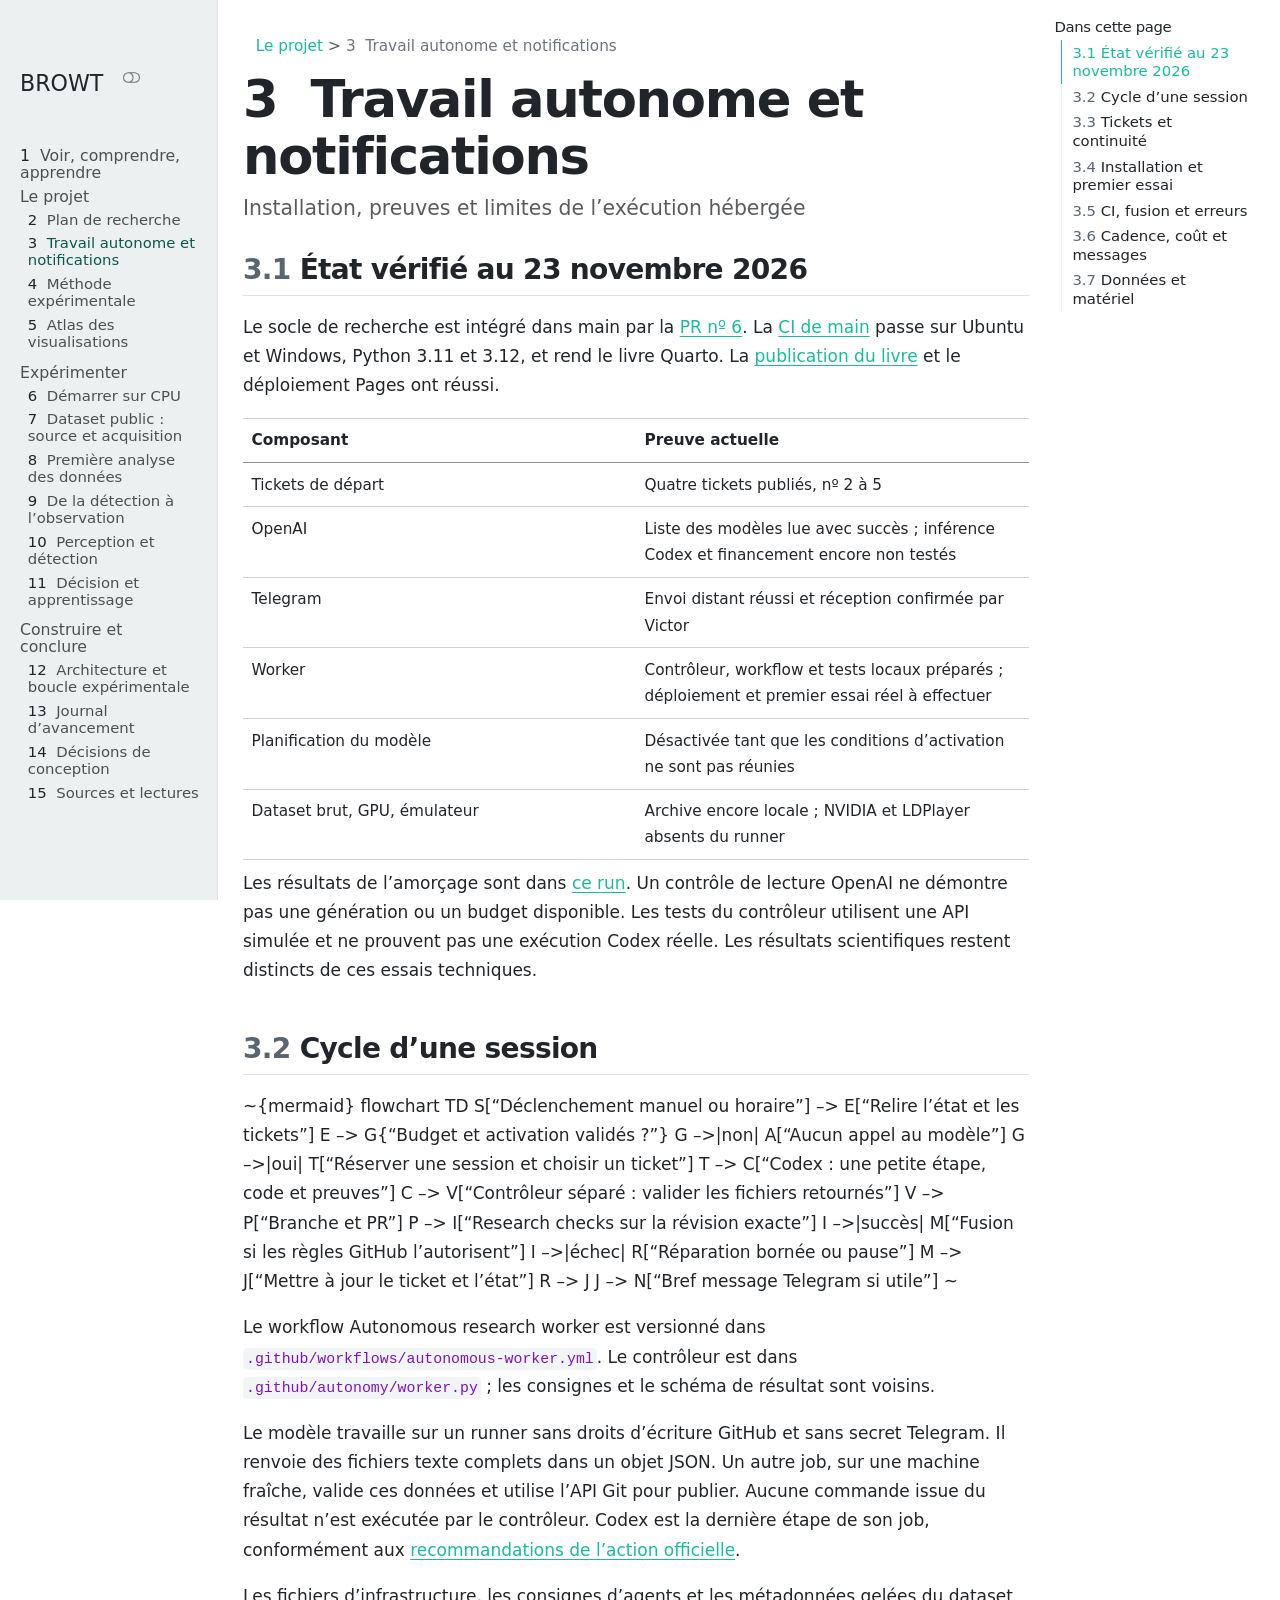
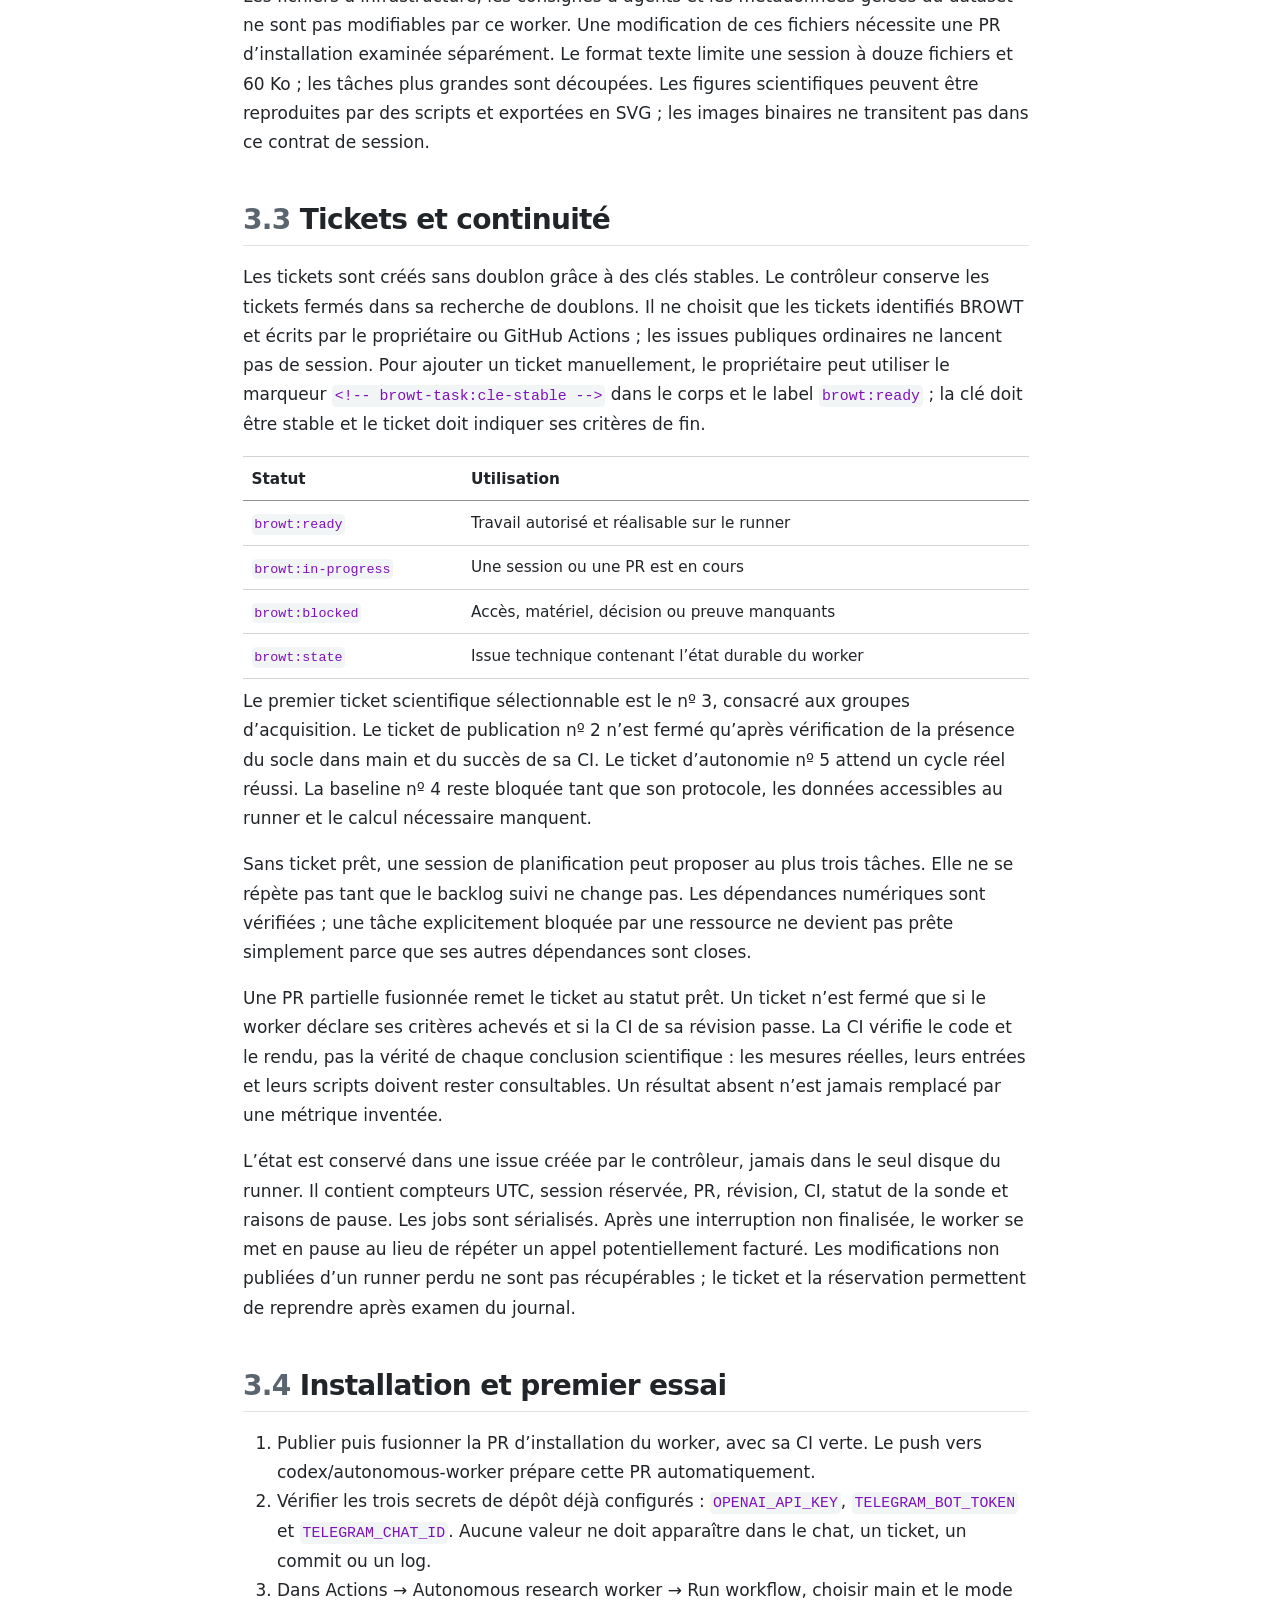
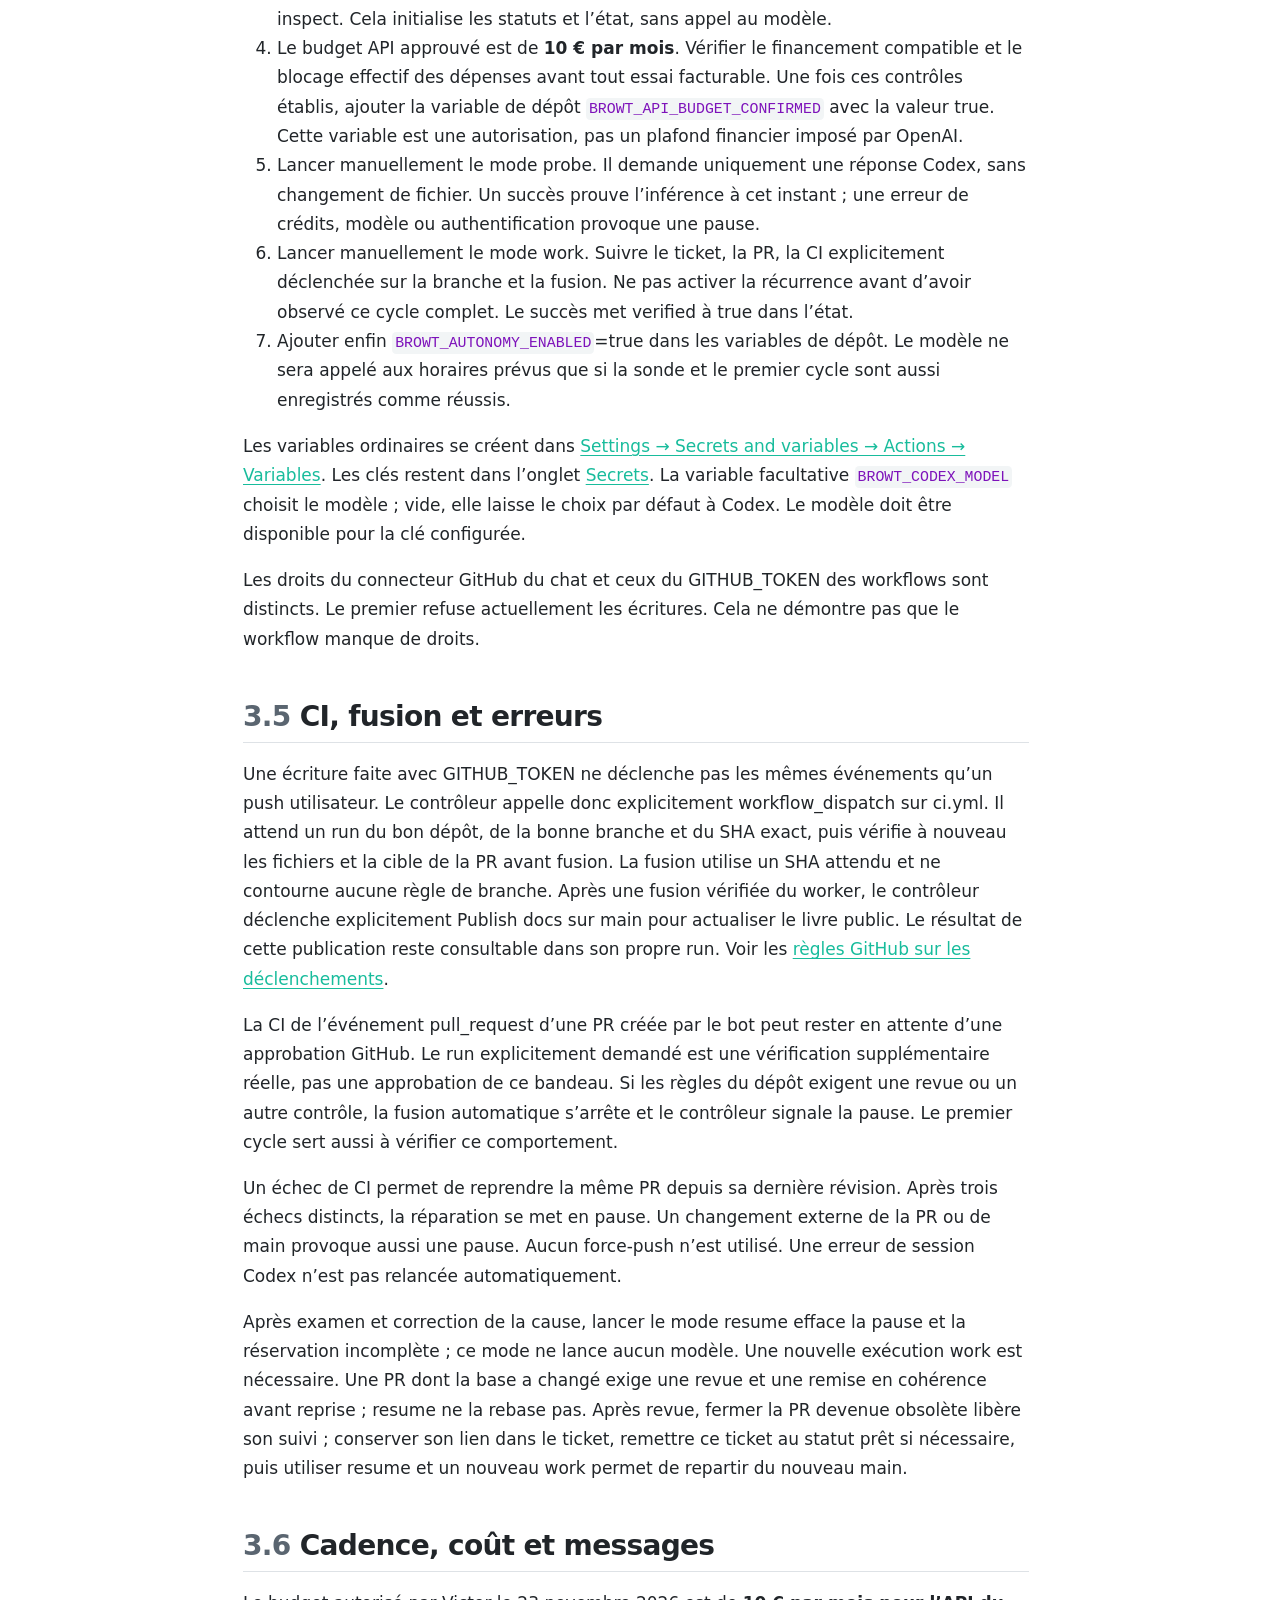
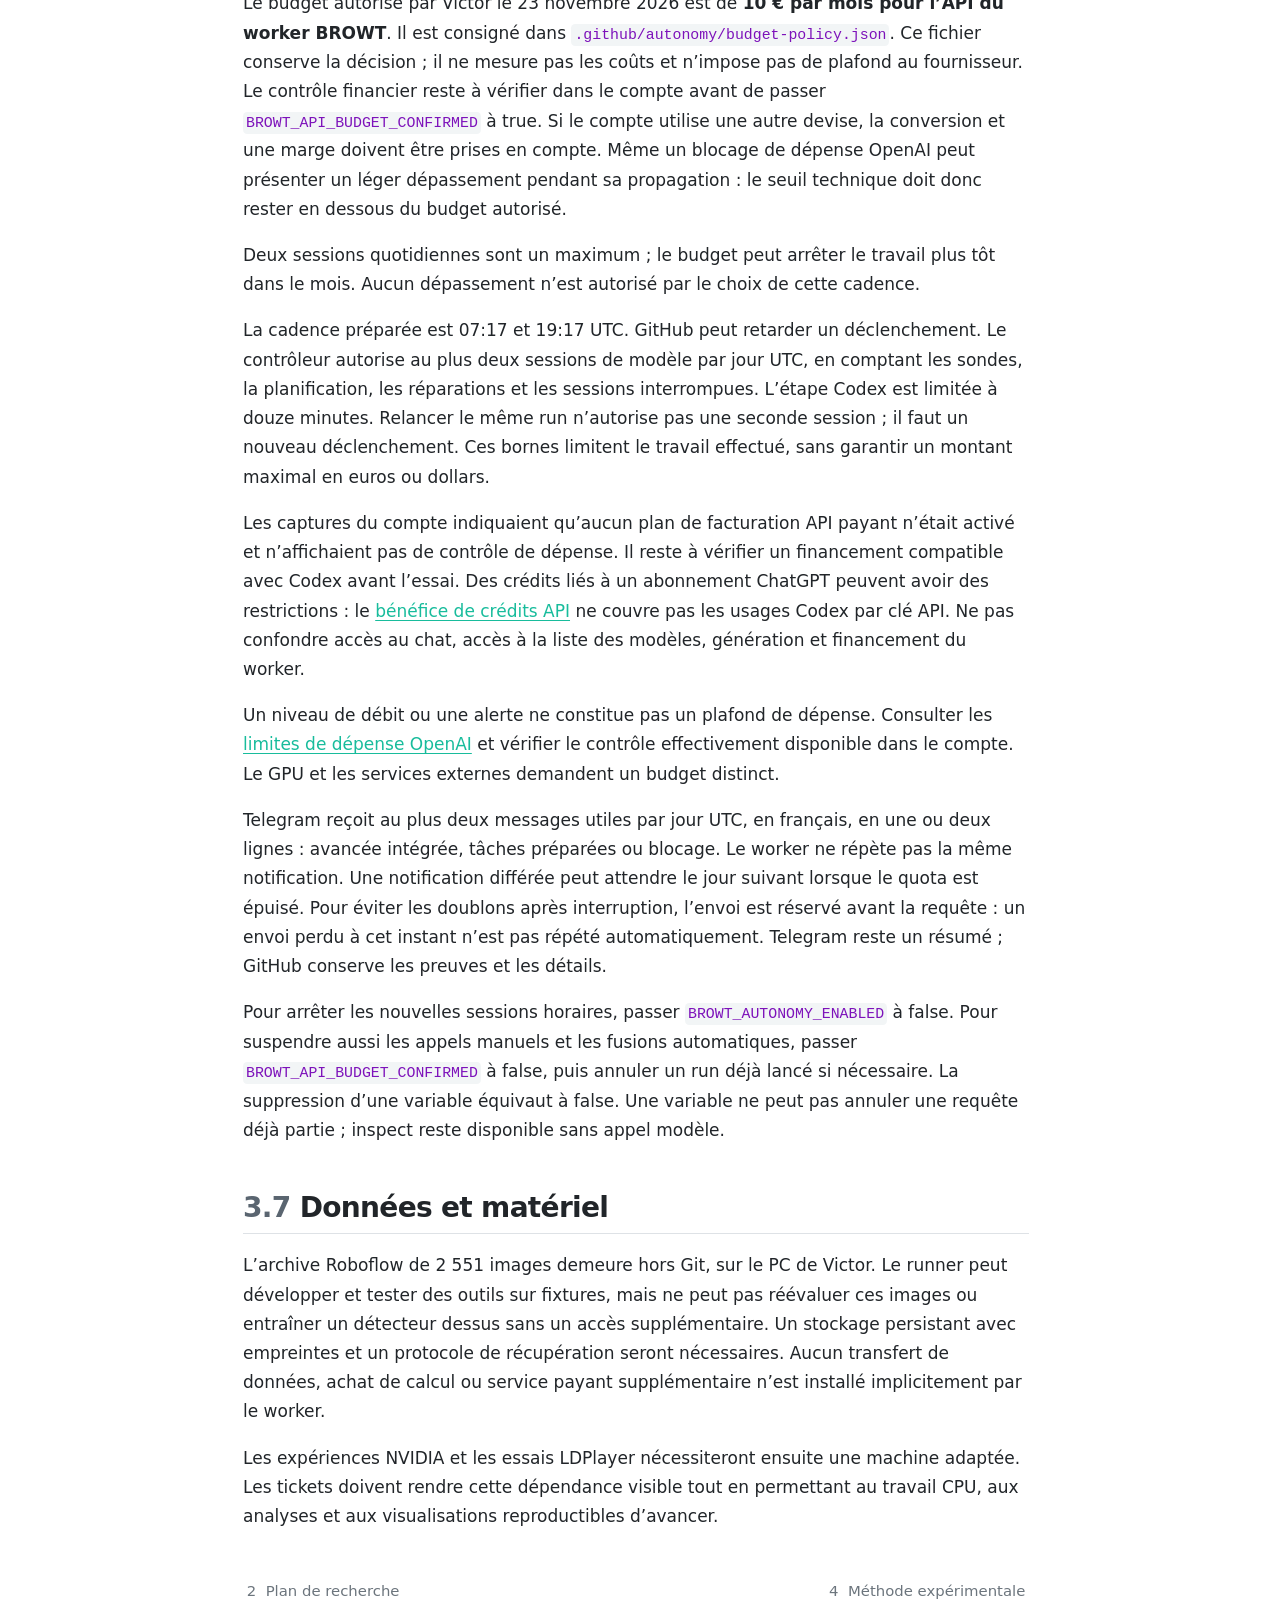
==== commit 028867b5: "Built site for gh-pages" ====
--- a/autonomy.html
+++ b/autonomy.html
@@ -81,10 +81,6 @@
   }
 }</script>
 <style>html{ scroll-behavior: smooth; }</style>
-<meta name="mermaid-theme" content="neutral">
-<script src="site_libs/quarto-diagram/mermaid.min.js"></script>
-<script src="site_libs/quarto-diagram/mermaid-init.js"></script>
-<link href="site_libs/quarto-diagram/mermaid.css" rel="stylesheet">
 
 
 <link rel="stylesheet" href="custom.css">
@@ -426,12 +422,13 @@
     <h2 id="toc-title">Dans cette page</h2>
    
   <ul>
-  <li><a href="#état-réel" id="toc-état-réel" class="nav-link active" data-scroll-target="#état-réel"><span class="header-section-number">3.1</span> État réel</a></li>
-  <li><a href="#ce-que-lance-le-prochain-push" id="toc-ce-que-lance-le-prochain-push" class="nav-link" data-scroll-target="#ce-que-lance-le-prochain-push"><span class="header-section-number">3.2</span> Ce que lance le prochain push</a></li>
-  <li><a href="#les-trois-secrets" id="toc-les-trois-secrets" class="nav-link" data-scroll-target="#les-trois-secrets"><span class="header-section-number">3.3</span> Les trois secrets</a></li>
-  <li><a href="#vérifier-lamorçage" id="toc-vérifier-lamorçage" class="nav-link" data-scroll-target="#vérifier-lamorçage"><span class="header-section-number">3.4</span> Vérifier l’amorçage</a></li>
-  <li><a href="#travail-restant-pour-le-worker" id="toc-travail-restant-pour-le-worker" class="nav-link" data-scroll-target="#travail-restant-pour-le-worker"><span class="header-section-number">3.5</span> Travail restant pour le worker</a></li>
-  <li><a href="#budget-et-cadence" id="toc-budget-et-cadence" class="nav-link" data-scroll-target="#budget-et-cadence"><span class="header-section-number">3.6</span> Budget et cadence</a></li>
+  <li><a href="#état-vérifié-au-23-novembre-2026" id="toc-état-vérifié-au-23-novembre-2026" class="nav-link active" data-scroll-target="#état-vérifié-au-23-novembre-2026"><span class="header-section-number">3.1</span> État vérifié au 23 novembre 2026</a></li>
+  <li><a href="#cycle-dune-session" id="toc-cycle-dune-session" class="nav-link" data-scroll-target="#cycle-dune-session"><span class="header-section-number">3.2</span> Cycle d’une session</a></li>
+  <li><a href="#tickets-et-continuité" id="toc-tickets-et-continuité" class="nav-link" data-scroll-target="#tickets-et-continuité"><span class="header-section-number">3.3</span> Tickets et continuité</a></li>
+  <li><a href="#installation-et-premier-essai" id="toc-installation-et-premier-essai" class="nav-link" data-scroll-target="#installation-et-premier-essai"><span class="header-section-number">3.4</span> Installation et premier essai</a></li>
+  <li><a href="#ci-fusion-et-erreurs" id="toc-ci-fusion-et-erreurs" class="nav-link" data-scroll-target="#ci-fusion-et-erreurs"><span class="header-section-number">3.5</span> CI, fusion et erreurs</a></li>
+  <li><a href="#cadence-coût-et-messages" id="toc-cadence-coût-et-messages" class="nav-link" data-scroll-target="#cadence-coût-et-messages"><span class="header-section-number">3.6</span> Cadence, coût et messages</a></li>
+  <li><a href="#données-et-matériel" id="toc-données-et-matériel" class="nav-link" data-scroll-target="#données-et-matériel"><span class="header-section-number">3.7</span> Données et matériel</a></li>
   </ul>
 </nav>
     </div>
@@ -442,7 +439,7 @@
 <header id="title-block-header" class="quarto-title-block default"><nav class="quarto-page-breadcrumbs quarto-title-breadcrumbs d-none d-lg-block" aria-label="Fil d'Ariane"><ol class="breadcrumb"><li class="breadcrumb-item"><a href="./roadmap.html">Le projet</a></li><li class="breadcrumb-item"><a href="./autonomy.html"><span class="chapter-number">3</span>&nbsp; <span class="chapter-title">Travail autonome et notifications</span></a></li></ol></nav>
 <div class="quarto-title">
 <h1 class="title"><span class="chapter-number">3</span>&nbsp; <span class="chapter-title">Travail autonome et notifications</span></h1>
-<p class="subtitle lead">État du déploiement et procédure de configuration</p>
+<p class="subtitle lead">Installation, preuves et limites de l’exécution hébergée</p>
 </div>
 
 
@@ -459,9 +456,9 @@
 </header>
 
 
-<section id="état-réel" class="level2" data-number="3.1">
-<h2 data-number="3.1" class="anchored" data-anchor-id="état-réel"><span class="header-section-number">3.1</span> État réel</h2>
-<p>BROWT doit avancer quand le PC de Victor est éteint. Le socle CPU est publié sur <code>codex/research-foundation</code> et les quatre jobs CPU passent sur GitHub : Ubuntu et Windows, Python 3.11 et 3.12. Le rendu strict du livre reste à valider après correction des blocs HTML de l’accueil. La CI et la publication utilisent toutes deux Quarto 1.11.9.</p>
+<section id="état-vérifié-au-23-novembre-2026" class="level2" data-number="3.1">
+<h2 data-number="3.1" class="anchored" data-anchor-id="état-vérifié-au-23-novembre-2026"><span class="header-section-number">3.1</span> État vérifié au 23 novembre 2026</h2>
+<p>Le socle de recherche est intégré dans main par la <a href="https://github.com/Victor11W/BROWT/pull/6">PR nº 6</a>. La <a href="https://github.com/Victor11W/BROWT/actions/runs/45234044946">CI de main</a> passe sur Ubuntu et Windows, Python 3.11 et 3.12, et rend le livre Quarto. La <a href="https://github.com/Victor11W/BROWT/actions/runs/45234045002">publication du livre</a> et le déploiement Pages ont réussi.</p>
 <table class="caption-top table">
 <colgroup>
 <col style="width: 50%">
@@ -470,134 +467,114 @@
 <thead>
 <tr class="header">
 <th>Composant</th>
-<th>Situation</th>
+<th>Preuve actuelle</th>
 </tr>
 </thead>
 <tbody>
 <tr class="odd">
-<td>Trois secrets GitHub</td>
-<td>Déclarés configurés par Victor ; tests distants à effectuer</td>
+<td>Tickets de départ</td>
+<td>Quatre tickets publiés, nº 2 à 5</td>
 </tr>
 <tr class="even">
-<td>Assistant Telegram local</td>
-<td>Fonctionnement confirmé par Victor</td>
+<td>OpenAI</td>
+<td>Liste des modèles lue avec succès ; inférence Codex et financement encore non testés</td>
 </tr>
 <tr class="odd">
-<td>Tickets et PR d’amorçage</td>
-<td>Création automatique préparée pour le prochain push</td>
+<td>Telegram</td>
+<td>Envoi distant réussi et réception confirmée par Victor</td>
 </tr>
 <tr class="even">
-<td>Test d’authentification OpenAI</td>
-<td>Lecture de la liste des modèles préparée ; aucune génération</td>
+<td>Worker</td>
+<td>Contrôleur, workflow et tests locaux préparés ; déploiement et premier essai réel à effectuer</td>
 </tr>
 <tr class="odd">
-<td>Test Telegram distant</td>
-<td>Message de confirmation préparé</td>
+<td>Planification du modèle</td>
+<td>Désactivée tant que les conditions d’activation ne sont pas réunies</td>
 </tr>
 <tr class="even">
-<td>Worker Codex qui développe</td>
-<td>À implémenter</td>
-</tr>
-<tr class="odd">
-<td>Sessions planifiées et résumés réguliers</td>
-<td>Inactifs</td>
-</tr>
-<tr class="even">
-<td>GPU NVIDIA et LDPlayer</td>
-<td>Environnement à préparer ultérieurement</td>
+<td>Dataset brut, GPU, émulateur</td>
+<td>Archive encore locale ; NVIDIA et LDPlayer absents du runner</td>
 </tr>
 </tbody>
 </table>
-<p>La connexion GitHub du chat refuse actuellement les écritures avec <code>403 Resource not accessible by integration</code>. Les workflows disposent de leur propre <code>GITHUB_TOKEN</code> : cette permission est distincte de celle du chat.</p>
+<p>Les résultats de l’amorçage sont dans <a href="https://github.com/Victor11W/BROWT/actions/runs/45229580202">ce run</a>. Un contrôle de lecture OpenAI ne démontre pas une génération ou un budget disponible. Les tests du contrôleur utilisent une API simulée et ne prouvent pas une exécution Codex réelle. Les résultats scientifiques restent distincts de ces essais techniques.</p>
 </section>
-<section id="ce-que-lance-le-prochain-push" class="level2" data-number="3.2">
-<h2 data-number="3.2" class="anchored" data-anchor-id="ce-que-lance-le-prochain-push"><span class="header-section-number">3.2</span> Ce que lance le prochain push</h2>
-<p>Le workflow <code>Hosted setup</code> se déclenche sur les pushes vers <code>codex/research-foundation</code>. Il reste aussi utilisable manuellement.</p>
-<div class="cell" data-layout-align="default">
-<div class="cell-output-display">
-<div>
-<p></p><figure class="figure"><p></p>
-<div>
-
-<pre class="mermaid mermaid-js">flowchart TD
-    P["Push de la branche de recherche"] --&gt; C["Research checks : CPU et livre"]
-    P --&gt; T["Créer les tickets manquants"]
-    P --&gt; R["Ouvrir une PR en brouillon"]
-    P --&gt; A["Vérifier la lecture OpenAI"]
-    T --&gt; N["Premier message Telegram"]
-</pre>
-</div>
-<p></p></figure><p></p>
-</div>
-</div>
-</div>
-<p>Les opérations sont séparées par job et par permission :</p>
-<ul>
-<li><strong>Tickets :</strong> importe les quatre objectifs de <code>.github/autonomy/backlog.json</code>. Un marqueur stable et le titre évitent les doublons, y compris pour les tickets déjà fermés.</li>
-<li><strong>PR :</strong> ouvre une PR en brouillon vers la branche par défaut si elle n’existe pas déjà et si la branche contient des changements. Aucune fusion automatique n’est réalisée par cet amorçage.</li>
-<li><strong>OpenAI :</strong> appelle seulement <code>GET /v1/models</code>, sans afficher la clé ni la réponse détaillée. Une réussite valide cet accès de lecture ; elle ne prouve ni une génération Codex réussie, ni des crédits compatibles, ni un budget.</li>
-<li><strong>Telegram :</strong> envoie un message de confirmation lorsque le push crée de nouveaux tickets. Les pushes suivants n’envoient pas à nouveau ce message si aucun ticket n’est créé. Un test manuel explicite reste possible.</li>
-</ul>
-<p>Cette étape ne lance aucun worker Codex et n’installe aucune planification.</p>
+<section id="cycle-dune-session" class="level2" data-number="3.2">
+<h2 data-number="3.2" class="anchored" data-anchor-id="cycle-dune-session"><span class="header-section-number">3.2</span> Cycle d’une session</h2>
+<p><sub></sub>~{mermaid} flowchart TD S[“Déclenchement manuel ou horaire”] –&gt; E[“Relire l’état et les tickets”] E –&gt; G{“Budget et activation validés ?”} G –&gt;|non| A[“Aucun appel au modèle”] G –&gt;|oui| T[“Réserver une session et choisir un ticket”] T –&gt; C[“Codex : une petite étape, code et preuves”] C –&gt; V[“Contrôleur séparé : valider les fichiers retournés”] V –&gt; P[“Branche et PR”] P –&gt; I[“Research checks sur la révision exacte”] I –&gt;|succès| M[“Fusion si les règles GitHub l’autorisent”] I –&gt;|échec| R[“Réparation bornée ou pause”] M –&gt; J[“Mettre à jour le ticket et l’état”] R –&gt; J J –&gt; N[“Bref message Telegram si utile”] <sub></sub>~</p>
+<p>Le workflow Autonomous research worker est versionné dans <code>.github/workflows/autonomous-worker.yml</code>. Le contrôleur est dans <code>.github/autonomy/worker.py</code> ; les consignes et le schéma de résultat sont voisins.</p>
+<p>Le modèle travaille sur un runner sans droits d’écriture GitHub et sans secret Telegram. Il renvoie des fichiers texte complets dans un objet JSON. Un autre job, sur une machine fraîche, valide ces données et utilise l’API Git pour publier. Aucune commande issue du résultat n’est exécutée par le contrôleur. Codex est la dernière étape de son job, conformément aux <a href="https://github.com/openai/codex-action/blob/main/docs/security.md">recommandations de l’action officielle</a>.</p>
+<p>Les fichiers d’infrastructure, les consignes d’agents et les métadonnées gelées du dataset ne sont pas modifiables par ce worker. Une modification de ces fichiers nécessite une PR d’installation examinée séparément. Le format texte limite une session à douze fichiers et 60 Ko ; les tâches plus grandes sont découpées. Les figures scientifiques peuvent être reproduites par des scripts et exportées en SVG ; les images binaires ne transitent pas dans ce contrat de session.</p>
 </section>
-<section id="les-trois-secrets" class="level2" data-number="3.3">
-<h2 data-number="3.3" class="anchored" data-anchor-id="les-trois-secrets"><span class="header-section-number">3.3</span> Les trois secrets</h2>
-<p>Dans <a href="https://github.com/Victor11W/BROWT/settings/secrets/actions">Settings → Secrets and variables → Actions</a>, ouvrir l’onglet <strong>Secrets</strong>, puis <strong>New repository secret</strong>.</p>
+<section id="tickets-et-continuité" class="level2" data-number="3.3">
+<h2 data-number="3.3" class="anchored" data-anchor-id="tickets-et-continuité"><span class="header-section-number">3.3</span> Tickets et continuité</h2>
+<p>Les tickets sont créés sans doublon grâce à des clés stables. Le contrôleur conserve les tickets fermés dans sa recherche de doublons. Il ne choisit que les tickets identifiés BROWT et écrits par le propriétaire ou GitHub Actions ; les issues publiques ordinaires ne lancent pas de session. Pour ajouter un ticket manuellement, le propriétaire peut utiliser le marqueur <code>&lt;!-- browt-task:cle-stable --&gt;</code> dans le corps et le label <code>browt:ready</code> ; la clé doit être stable et le ticket doit indiquer ses critères de fin.</p>
 <table class="caption-top table">
-<colgroup>
-<col style="width: 50%">
-<col style="width: 50%">
-</colgroup>
 <thead>
 <tr class="header">
-<th>Name exact</th>
-<th>Valeur dans le champ Secret</th>
+<th>Statut</th>
+<th>Utilisation</th>
 </tr>
 </thead>
 <tbody>
 <tr class="odd">
-<td><code>OPENAI_API_KEY</code></td>
-<td>Clé API créée dans le projet OpenAI destiné au worker</td>
+<td><code>browt:ready</code></td>
+<td>Travail autorisé et réalisable sur le runner</td>
 </tr>
 <tr class="even">
-<td><code>TELEGRAM_BOT_TOKEN</code></td>
-<td>Jeton fourni par BotFather après <code>/newbot</code></td>
+<td><code>browt:in-progress</code></td>
+<td>Une session ou une PR est en cours</td>
 </tr>
 <tr class="odd">
-<td><code>TELEGRAM_CHAT_ID</code></td>
-<td>Identifiant de la conversation destinée aux notifications</td>
+<td><code>browt:blocked</code></td>
+<td>Accès, matériel, décision ou preuve manquants</td>
+</tr>
+<tr class="even">
+<td><code>browt:state</code></td>
+<td>Issue technique contenant l’état durable du worker</td>
 </tr>
 </tbody>
 </table>
-<p>Ne conserver aucune de ces valeurs dans le chat, le dépôt, un ticket ou les logs. Le skill <code>.agents/skills/secret-handoff/SKILL.md</code> et les consignes <code>AGENTS.md</code> conservent la procédure.</p>
-<p>Pour Telegram, créer le bot dans <a href="https://t.me/BotFather"><span class="citation" data-cites="BotFather">@BotFather</span></a>, puis lui envoyer <code>/start</code> en conversation privée. Depuis le dépôt, lancer :</p>
-<pre class="text"><code>python scripts/telegram_setup.py</code></pre>
-<p>Sur Windows, le script attend que le jeton soit copié depuis BotFather, puis demande Entrée sans collage dans le terminal. Il lit le presse-papiers sans afficher ni enregistrer le jeton. Si une seule conversation privée est trouvée, son identifiant est copié pour être collé dans <code>TELEGRAM_CHAT_ID</code>. L’option <code>--manual</code> conserve une saisie masquée sans accès au presse-papiers.</p>
+<p>Le premier ticket scientifique sélectionnable est le nº 3, consacré aux groupes d’acquisition. Le ticket de publication nº 2 n’est fermé qu’après vérification de la présence du socle dans main et du succès de sa CI. Le ticket d’autonomie nº 5 attend un cycle réel réussi. La baseline nº 4 reste bloquée tant que son protocole, les données accessibles au runner et le calcul nécessaire manquent.</p>
+<p>Sans ticket prêt, une session de planification peut proposer au plus trois tâches. Elle ne se répète pas tant que le backlog suivi ne change pas. Les dépendances numériques sont vérifiées ; une tâche explicitement bloquée par une ressource ne devient pas prête simplement parce que ses autres dépendances sont closes.</p>
+<p>Une PR partielle fusionnée remet le ticket au statut prêt. Un ticket n’est fermé que si le worker déclare ses critères achevés et si la CI de sa révision passe. La CI vérifie le code et le rendu, pas la vérité de chaque conclusion scientifique : les mesures réelles, leurs entrées et leurs scripts doivent rester consultables. Un résultat absent n’est jamais remplacé par une métrique inventée.</p>
+<p>L’état est conservé dans une issue créée par le contrôleur, jamais dans le seul disque du runner. Il contient compteurs UTC, session réservée, PR, révision, CI, statut de la sonde et raisons de pause. Les jobs sont sérialisés. Après une interruption non finalisée, le worker se met en pause au lieu de répéter un appel potentiellement facturé. Les modifications non publiées d’un runner perdu ne sont pas récupérables ; le ticket et la réservation permettent de reprendre après examen du journal.</p>
 </section>
-<section id="vérifier-lamorçage" class="level2" data-number="3.4">
-<h2 data-number="3.4" class="anchored" data-anchor-id="vérifier-lamorçage"><span class="header-section-number">3.4</span> Vérifier l’amorçage</h2>
-<p>Après publication du correctif, ouvrir les exécutions <a href="https://github.com/Victor11W/BROWT/actions">GitHub Actions</a>.</p>
+<section id="installation-et-premier-essai" class="level2" data-number="3.4">
+<h2 data-number="3.4" class="anchored" data-anchor-id="installation-et-premier-essai"><span class="header-section-number">3.4</span> Installation et premier essai</h2>
 <ol type="1">
-<li>Dans <code>Research checks</code>, vérifier les quatre jobs CPU et le rendu du livre. Le livre réussi est conservé sept jours dans l’artefact <code>research-book</code>.</li>
-<li>Dans <code>Hosted setup</code>, vérifier la création des tickets, la PR et le contrôle OpenAI. Le journal affiche uniquement les résultats nécessaires.</li>
-<li>Vérifier la réception du bref message dans Telegram. Un job passé signifie que Telegram a confirmé l’envoi ; la réception doit être constatée.</li>
-<li>Pour un nouvel essai explicite, lancer <code>Hosted setup</code> manuellement avec <code>test_telegram</code> coché. L’option <code>publish_tickets</code> peut être décochée.</li>
+<li>Publier puis fusionner la PR d’installation du worker, avec sa CI verte. Le push vers codex/autonomous-worker prépare cette PR automatiquement.</li>
+<li>Vérifier les trois secrets de dépôt déjà configurés : <code>OPENAI_API_KEY</code>, <code>TELEGRAM_BOT_TOKEN</code> et <code>TELEGRAM_CHAT_ID</code>. Aucune valeur ne doit apparaître dans le chat, un ticket, un commit ou un log.</li>
+<li>Dans Actions → Autonomous research worker → Run workflow, choisir main et le mode inspect. Cela initialise les statuts et l’état, sans appel au modèle.</li>
+<li>Le budget API approuvé est de <strong>10 € par mois</strong>. Vérifier le financement compatible et le blocage effectif des dépenses avant tout essai facturable. Une fois ces contrôles établis, ajouter la variable de dépôt <code>BROWT_API_BUDGET_CONFIRMED</code> avec la valeur true. Cette variable est une autorisation, pas un plafond financier imposé par OpenAI.</li>
+<li>Lancer manuellement le mode probe. Il demande uniquement une réponse Codex, sans changement de fichier. Un succès prouve l’inférence à cet instant ; une erreur de crédits, modèle ou authentification provoque une pause.</li>
+<li>Lancer manuellement le mode work. Suivre le ticket, la PR, la CI explicitement déclenchée sur la branche et la fusion. Ne pas activer la récurrence avant d’avoir observé ce cycle complet. Le succès met verified à true dans l’état.</li>
+<li>Ajouter enfin <code>BROWT_AUTONOMY_ENABLED</code>=true dans les variables de dépôt. Le modèle ne sera appelé aux horaires prévus que si la sonde et le premier cycle sont aussi enregistrés comme réussis.</li>
 </ol>
-<p>Une erreur de secret ou de permission doit être corrigée avant relance. Le workflow n’effectue pas de tentatives répétées sans limite.</p>
+<p>Les variables ordinaires se créent dans <a href="https://github.com/Victor11W/BROWT/settings/variables/actions">Settings → Secrets and variables → Actions → Variables</a>. Les clés restent dans l’onglet <a href="https://github.com/Victor11W/BROWT/settings/secrets/actions">Secrets</a>. La variable facultative <code>BROWT_CODEX_MODEL</code> choisit le modèle ; vide, elle laisse le choix par défaut à Codex. Le modèle doit être disponible pour la clé configurée.</p>
+<p>Les droits du connecteur GitHub du chat et ceux du GITHUB_TOKEN des workflows sont distincts. Le premier refuse actuellement les écritures. Cela ne démontre pas que le workflow manque de droits.</p>
 </section>
-<section id="travail-restant-pour-le-worker" class="level2" data-number="3.5">
-<h2 data-number="3.5" class="anchored" data-anchor-id="travail-restant-pour-le-worker"><span class="header-section-number">3.5</span> Travail restant pour le worker</h2>
-<p>Le futur worker devra relire les tickets, la feuille de route et le journal, choisir une tâche réalisable, développer sur une branche <code>codex/</code>, exécuter les vérifications, publier une PR et mettre à jour les preuves.</p>
-<p>Une tâche terminée exige du code publié et des vérifications adaptées. Un essai technique ou une simulation ne constitue pas un résultat scientifique. Les blocages de matériel ou d’accès doivent laisser un ticket ouvert avec une raison précise et permettre de choisir un autre travail réalisable.</p>
-<p>Le mode de fusion des PR, la reprise après interruption et la limitation des coûts doivent être installés et testés avant d’annoncer une livraison autonome. L’<a href="https://github.com/openai/codex-action">action officielle Codex</a> est le moteur envisagé. Les jobs qui génèrent et testent du code doivent être séparés de ceux qui possèdent les droits d’écriture GitHub ou le jeton Telegram.</p>
-<p>Les données brutes et les poids nécessitent un stockage persistant avec leurs empreintes ; un runner éphémère ne doit pas en être l’unique copie. L’archive actuelle reste locale.</p>
+<section id="ci-fusion-et-erreurs" class="level2" data-number="3.5">
+<h2 data-number="3.5" class="anchored" data-anchor-id="ci-fusion-et-erreurs"><span class="header-section-number">3.5</span> CI, fusion et erreurs</h2>
+<p>Une écriture faite avec GITHUB_TOKEN ne déclenche pas les mêmes événements qu’un push utilisateur. Le contrôleur appelle donc explicitement workflow_dispatch sur ci.yml. Il attend un run du bon dépôt, de la bonne branche et du SHA exact, puis vérifie à nouveau les fichiers et la cible de la PR avant fusion. La fusion utilise un SHA attendu et ne contourne aucune règle de branche. Après une fusion vérifiée du worker, le contrôleur déclenche explicitement Publish docs sur main pour actualiser le livre public. Le résultat de cette publication reste consultable dans son propre run. Voir les <a href="https://docs.github.com/en/actions/how-tos/write-workflows/choose-when-workflows-run/trigger-a-workflow">règles GitHub sur les déclenchements</a>.</p>
+<p>La CI de l’événement pull_request d’une PR créée par le bot peut rester en attente d’une approbation GitHub. Le run explicitement demandé est une vérification supplémentaire réelle, pas une approbation de ce bandeau. Si les règles du dépôt exigent une revue ou un autre contrôle, la fusion automatique s’arrête et le contrôleur signale la pause. Le premier cycle sert aussi à vérifier ce comportement.</p>
+<p>Un échec de CI permet de reprendre la même PR depuis sa dernière révision. Après trois échecs distincts, la réparation se met en pause. Un changement externe de la PR ou de main provoque aussi une pause. Aucun force-push n’est utilisé. Une erreur de session Codex n’est pas relancée automatiquement.</p>
+<p>Après examen et correction de la cause, lancer le mode resume efface la pause et la réservation incomplète ; ce mode ne lance aucun modèle. Une nouvelle exécution work est nécessaire. Une PR dont la base a changé exige une revue et une remise en cohérence avant reprise ; resume ne la rebase pas. Après revue, fermer la PR devenue obsolète libère son suivi ; conserver son lien dans le ticket, remettre ce ticket au statut prêt si nécessaire, puis utiliser resume et un nouveau work permet de repartir du nouveau main.</p>
 </section>
-<section id="budget-et-cadence" class="level2" data-number="3.6">
-<h2 data-number="3.6" class="anchored" data-anchor-id="budget-et-cadence"><span class="header-section-number">3.6</span> Budget et cadence</h2>
-<p>Les captures du compte n’affichent pas de contrôle de dépense et indiquent qu’aucun plan de facturation API payant n’est activé. Le contrôle de lecture des modèles ne résout pas cette question. Il faudra vérifier le financement compatible avec le moteur choisi, fixer le budget effectif et valider une première exécution avant la planification.</p>
-<p>Un niveau de débit, une alerte de dépense ou un solde prépayé ne garantit pas, à lui seul, un plafond strict pour BROWT. Consulter la <a href="https://developers.openai.com/api/docs/guides/spend-limits">documentation des limites de dépense</a> et l’état réellement disponible dans le compte.</p>
-<p>Point de départ proposé : deux sessions par jour et au plus deux résumés Telegram utiles par jour. Les changements inchangés ne doivent pas produire de notifications répétées. Cette cadence et sa limitation ne sont pas actives.</p>
-<p>Les entraînements NVIDIA et les expériences LDPlayer nécessiteront ensuite un environnement adapté et un budget distinct. Le travail CPU peut être préparé avant leur disponibilité.</p>
+<section id="cadence-coût-et-messages" class="level2" data-number="3.6">
+<h2 data-number="3.6" class="anchored" data-anchor-id="cadence-coût-et-messages"><span class="header-section-number">3.6</span> Cadence, coût et messages</h2>
+<p>Le budget autorisé par Victor le 23 novembre 2026 est de <strong>10 € par mois pour l’API du worker BROWT</strong>. Il est consigné dans <code>.github/autonomy/budget-policy.json</code>. Ce fichier conserve la décision ; il ne mesure pas les coûts et n’impose pas de plafond au fournisseur. Le contrôle financier reste à vérifier dans le compte avant de passer <code>BROWT_API_BUDGET_CONFIRMED</code> à true. Si le compte utilise une autre devise, la conversion et une marge doivent être prises en compte. Même un blocage de dépense OpenAI peut présenter un léger dépassement pendant sa propagation : le seuil technique doit donc rester en dessous du budget autorisé.</p>
+<p>Deux sessions quotidiennes sont un maximum ; le budget peut arrêter le travail plus tôt dans le mois. Aucun dépassement n’est autorisé par le choix de cette cadence.</p>
+<p>La cadence préparée est 07:17 et 19:17 UTC. GitHub peut retarder un déclenchement. Le contrôleur autorise au plus deux sessions de modèle par jour UTC, en comptant les sondes, la planification, les réparations et les sessions interrompues. L’étape Codex est limitée à douze minutes. Relancer le même run n’autorise pas une seconde session ; il faut un nouveau déclenchement. Ces bornes limitent le travail effectué, sans garantir un montant maximal en euros ou dollars.</p>
+<p>Les captures du compte indiquaient qu’aucun plan de facturation API payant n’était activé et n’affichaient pas de contrôle de dépense. Il reste à vérifier un financement compatible avec Codex avant l’essai. Des crédits liés à un abonnement ChatGPT peuvent avoir des restrictions : le <a href="https://help.openai.com/en/articles/20001626-api-credits-benefit-for-eligible-chatgpt-subscriptions">bénéfice de crédits API</a> ne couvre pas les usages Codex par clé API. Ne pas confondre accès au chat, accès à la liste des modèles, génération et financement du worker.</p>
+<p>Un niveau de débit ou une alerte ne constitue pas un plafond de dépense. Consulter les <a href="https://developers.openai.com/api/docs/guides/spend-limits">limites de dépense OpenAI</a> et vérifier le contrôle effectivement disponible dans le compte. Le GPU et les services externes demandent un budget distinct.</p>
+<p>Telegram reçoit au plus deux messages utiles par jour UTC, en français, en une ou deux lignes : avancée intégrée, tâches préparées ou blocage. Le worker ne répète pas la même notification. Une notification différée peut attendre le jour suivant lorsque le quota est épuisé. Pour éviter les doublons après interruption, l’envoi est réservé avant la requête : un envoi perdu à cet instant n’est pas répété automatiquement. Telegram reste un résumé ; GitHub conserve les preuves et les détails.</p>
+<p>Pour arrêter les nouvelles sessions horaires, passer <code>BROWT_AUTONOMY_ENABLED</code> à false. Pour suspendre aussi les appels manuels et les fusions automatiques, passer <code>BROWT_API_BUDGET_CONFIRMED</code> à false, puis annuler un run déjà lancé si nécessaire. La suppression d’une variable équivaut à false. Une variable ne peut pas annuler une requête déjà partie ; inspect reste disponible sans appel modèle.</p>
+</section>
+<section id="données-et-matériel" class="level2" data-number="3.7">
+<h2 data-number="3.7" class="anchored" data-anchor-id="données-et-matériel"><span class="header-section-number">3.7</span> Données et matériel</h2>
+<p>L’archive Roboflow de 2 551 images demeure hors Git, sur le PC de Victor. Le runner peut développer et tester des outils sur fixtures, mais ne peut pas réévaluer ces images ou entraîner un détecteur dessus sans un accès supplémentaire. Un stockage persistant avec empreintes et un protocole de récupération seront nécessaires. Aucun transfert de données, achat de calcul ou service payant supplémentaire n’est installé implicitement par le worker.</p>
+<p>Les expériences NVIDIA et les essais LDPlayer nécessiteront ensuite une machine adaptée. Les tickets doivent rendre cette dépendance visible tout en permettant au travail CPU, aux analyses et aux visualisations reproductibles d’avancer.</p>
 
 
 </section>
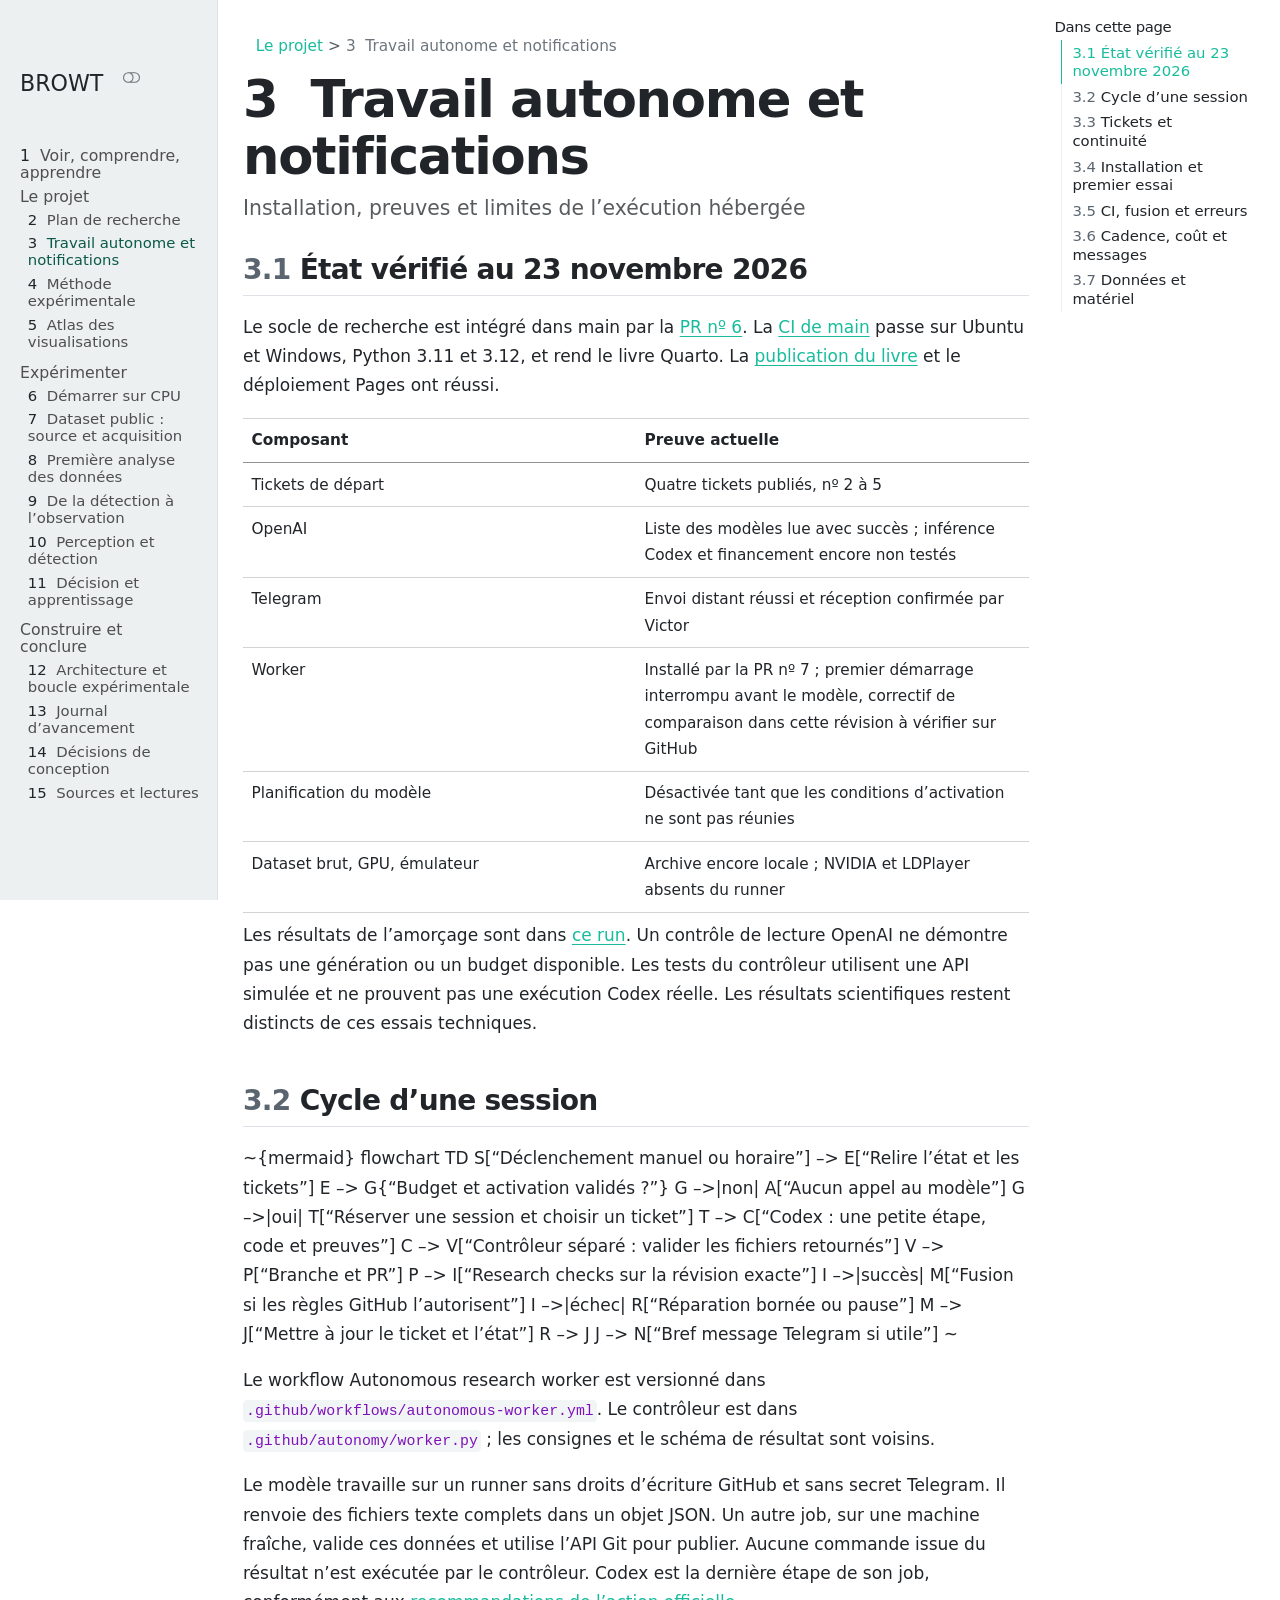
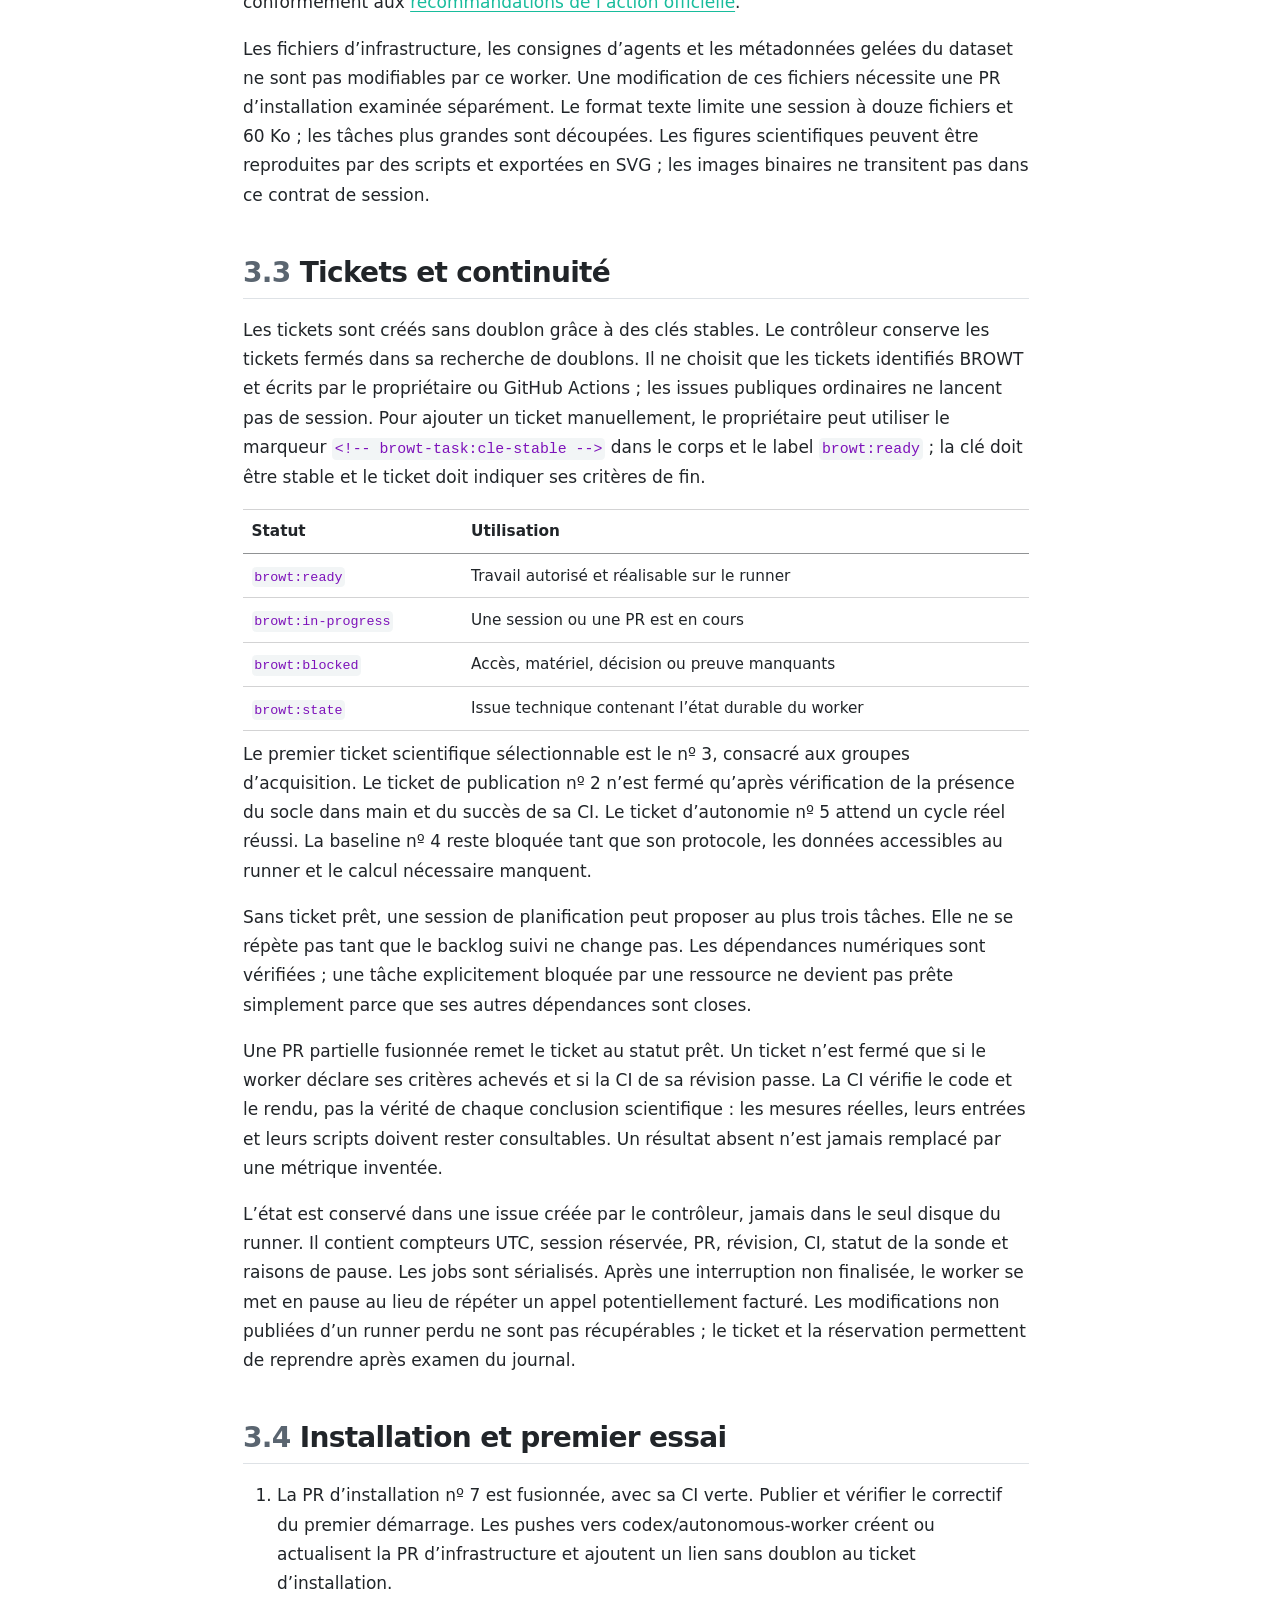
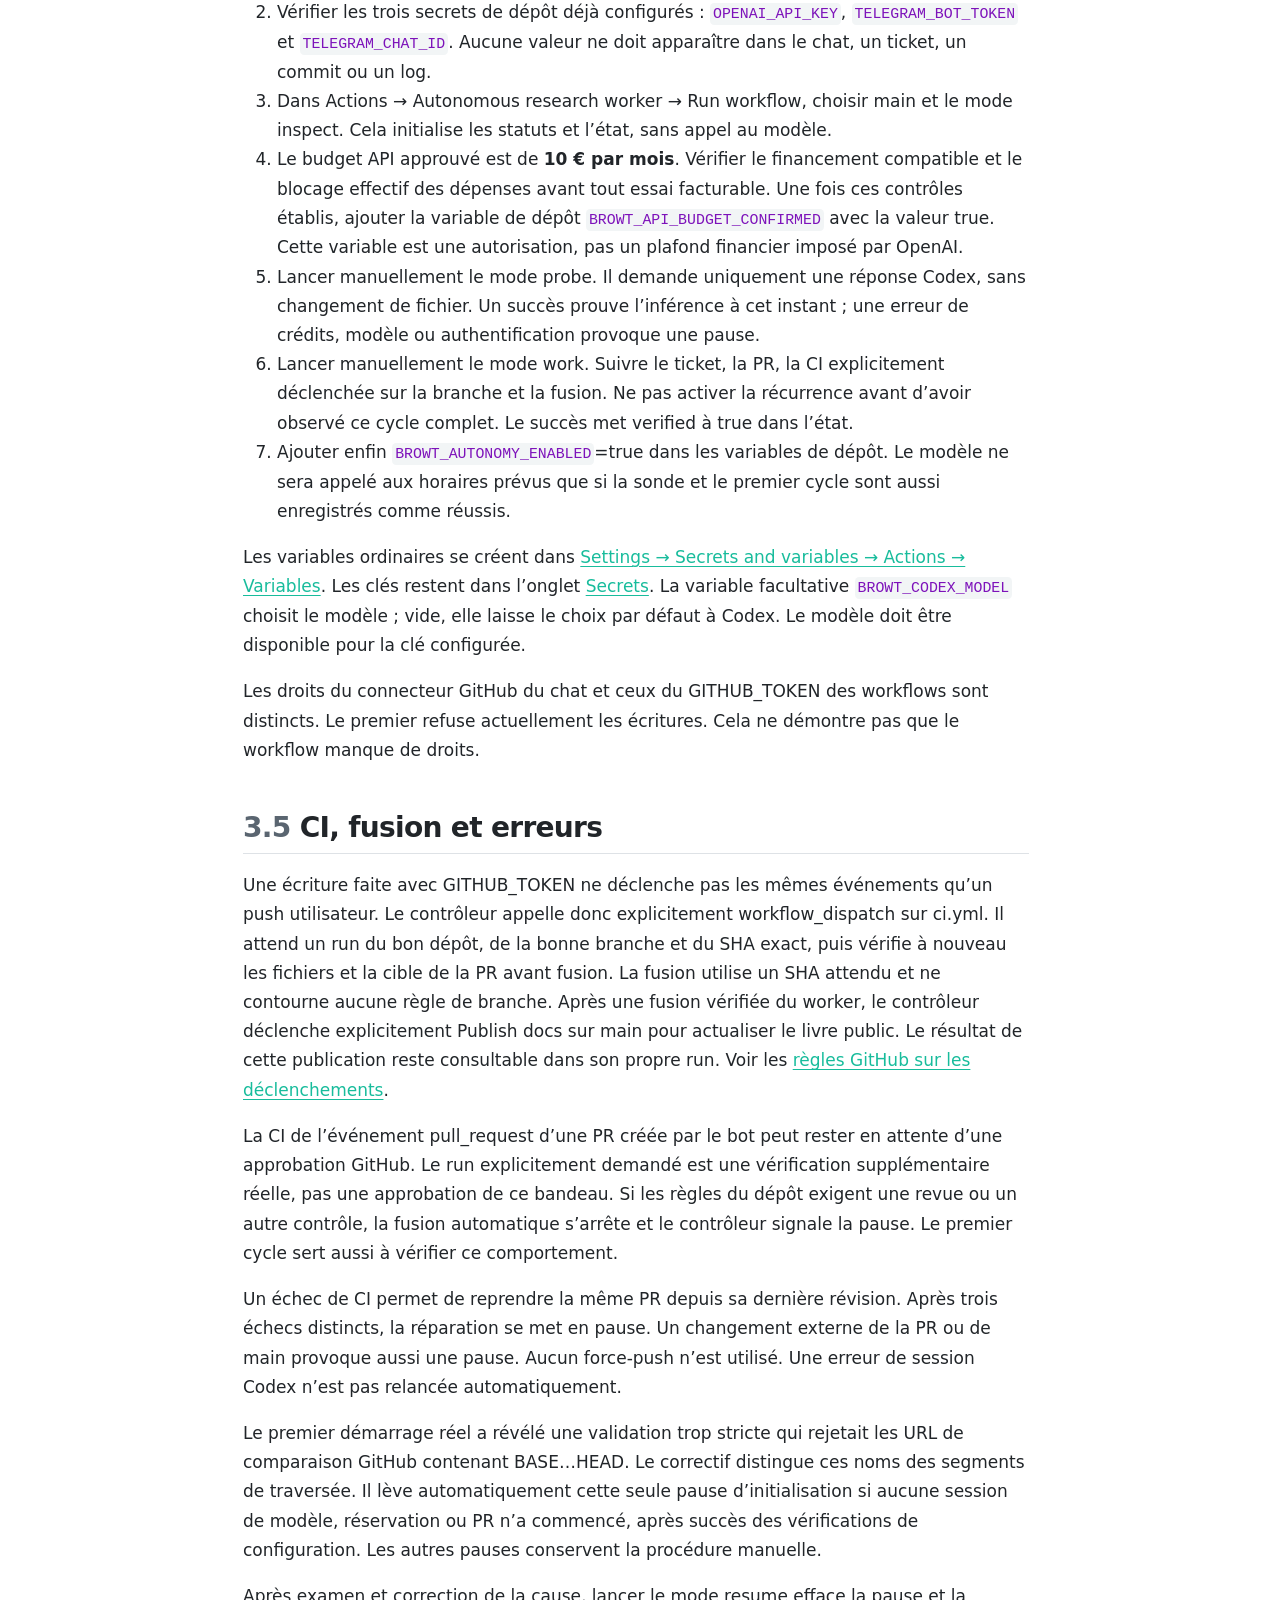
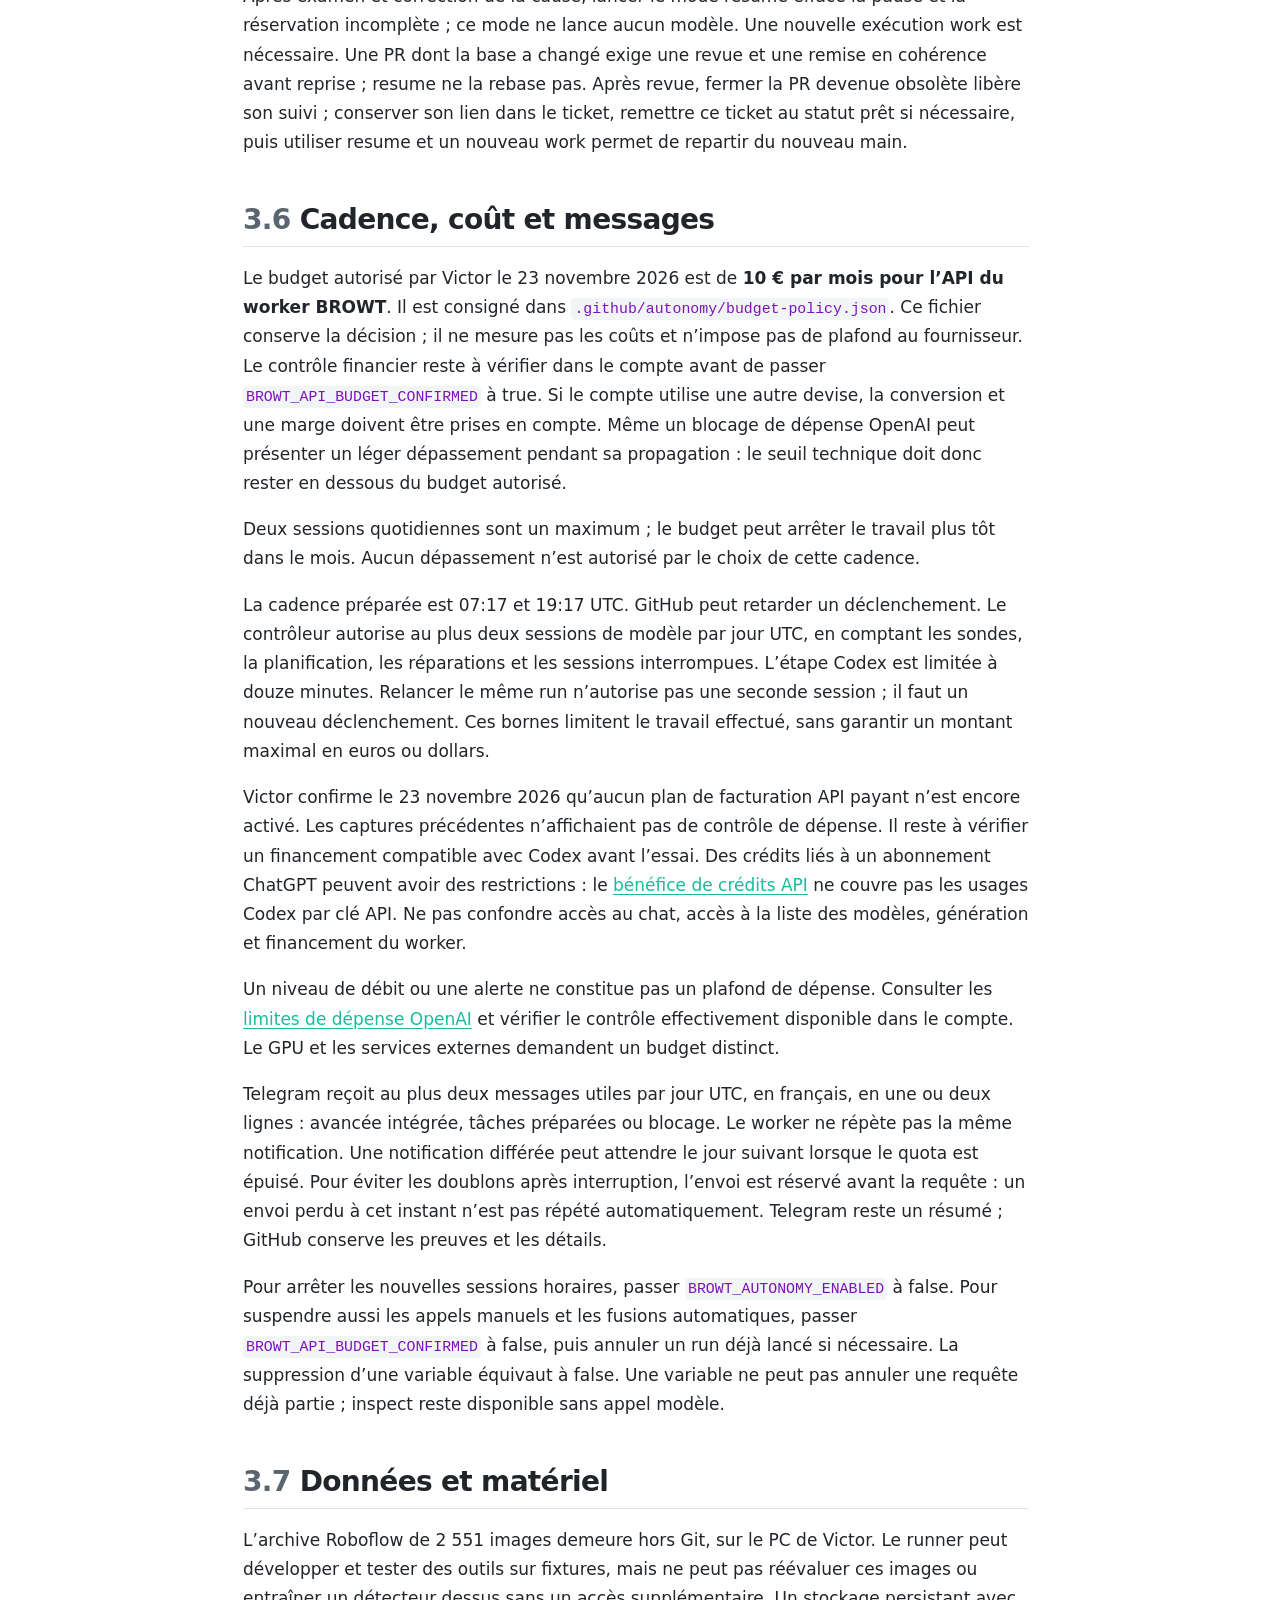
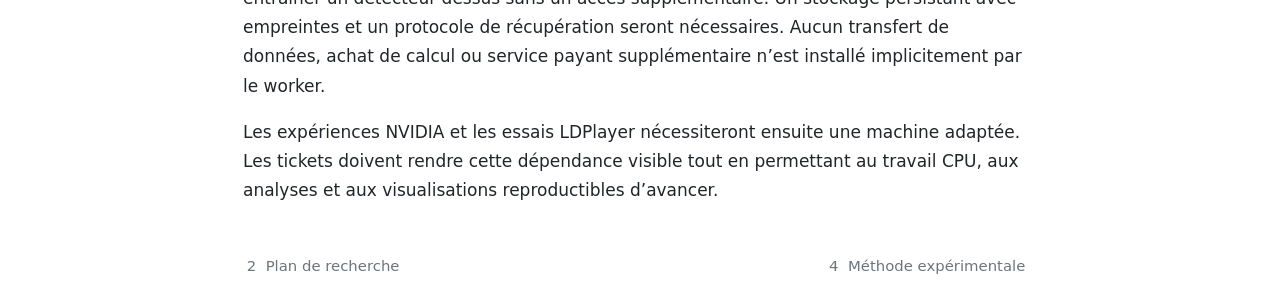
==== commit 358d7ffa: "Built site for gh-pages" ====
--- a/autonomy.html
+++ b/autonomy.html
@@ -485,7 +485,7 @@
 </tr>
 <tr class="even">
 <td>Worker</td>
-<td>Contrôleur, workflow et tests locaux préparés ; déploiement et premier essai réel à effectuer</td>
+<td>Installé par la PR nº 7 ; premier démarrage interrompu avant le modèle, correctif de comparaison dans cette révision à vérifier sur GitHub</td>
 </tr>
 <tr class="odd">
 <td>Planification du modèle</td>
@@ -543,7 +543,7 @@
 <section id="installation-et-premier-essai" class="level2" data-number="3.4">
 <h2 data-number="3.4" class="anchored" data-anchor-id="installation-et-premier-essai"><span class="header-section-number">3.4</span> Installation et premier essai</h2>
 <ol type="1">
-<li>Publier puis fusionner la PR d’installation du worker, avec sa CI verte. Le push vers codex/autonomous-worker prépare cette PR automatiquement.</li>
+<li>La PR d’installation nº 7 est fusionnée, avec sa CI verte. Publier et vérifier le correctif du premier démarrage. Les pushes vers codex/autonomous-worker créent ou actualisent la PR d’infrastructure et ajoutent un lien sans doublon au ticket d’installation.</li>
 <li>Vérifier les trois secrets de dépôt déjà configurés : <code>OPENAI_API_KEY</code>, <code>TELEGRAM_BOT_TOKEN</code> et <code>TELEGRAM_CHAT_ID</code>. Aucune valeur ne doit apparaître dans le chat, un ticket, un commit ou un log.</li>
 <li>Dans Actions → Autonomous research worker → Run workflow, choisir main et le mode inspect. Cela initialise les statuts et l’état, sans appel au modèle.</li>
 <li>Le budget API approuvé est de <strong>10 € par mois</strong>. Vérifier le financement compatible et le blocage effectif des dépenses avant tout essai facturable. Une fois ces contrôles établis, ajouter la variable de dépôt <code>BROWT_API_BUDGET_CONFIRMED</code> avec la valeur true. Cette variable est une autorisation, pas un plafond financier imposé par OpenAI.</li>
@@ -559,6 +559,7 @@
 <p>Une écriture faite avec GITHUB_TOKEN ne déclenche pas les mêmes événements qu’un push utilisateur. Le contrôleur appelle donc explicitement workflow_dispatch sur ci.yml. Il attend un run du bon dépôt, de la bonne branche et du SHA exact, puis vérifie à nouveau les fichiers et la cible de la PR avant fusion. La fusion utilise un SHA attendu et ne contourne aucune règle de branche. Après une fusion vérifiée du worker, le contrôleur déclenche explicitement Publish docs sur main pour actualiser le livre public. Le résultat de cette publication reste consultable dans son propre run. Voir les <a href="https://docs.github.com/en/actions/how-tos/write-workflows/choose-when-workflows-run/trigger-a-workflow">règles GitHub sur les déclenchements</a>.</p>
 <p>La CI de l’événement pull_request d’une PR créée par le bot peut rester en attente d’une approbation GitHub. Le run explicitement demandé est une vérification supplémentaire réelle, pas une approbation de ce bandeau. Si les règles du dépôt exigent une revue ou un autre contrôle, la fusion automatique s’arrête et le contrôleur signale la pause. Le premier cycle sert aussi à vérifier ce comportement.</p>
 <p>Un échec de CI permet de reprendre la même PR depuis sa dernière révision. Après trois échecs distincts, la réparation se met en pause. Un changement externe de la PR ou de main provoque aussi une pause. Aucun force-push n’est utilisé. Une erreur de session Codex n’est pas relancée automatiquement.</p>
+<p>Le premier démarrage réel a révélé une validation trop stricte qui rejetait les URL de comparaison GitHub contenant BASE…HEAD. Le correctif distingue ces noms des segments de traversée. Il lève automatiquement cette seule pause d’initialisation si aucune session de modèle, réservation ou PR n’a commencé, après succès des vérifications de configuration. Les autres pauses conservent la procédure manuelle.</p>
 <p>Après examen et correction de la cause, lancer le mode resume efface la pause et la réservation incomplète ; ce mode ne lance aucun modèle. Une nouvelle exécution work est nécessaire. Une PR dont la base a changé exige une revue et une remise en cohérence avant reprise ; resume ne la rebase pas. Après revue, fermer la PR devenue obsolète libère son suivi ; conserver son lien dans le ticket, remettre ce ticket au statut prêt si nécessaire, puis utiliser resume et un nouveau work permet de repartir du nouveau main.</p>
 </section>
 <section id="cadence-coût-et-messages" class="level2" data-number="3.6">
@@ -566,7 +567,7 @@
 <p>Le budget autorisé par Victor le 23 novembre 2026 est de <strong>10 € par mois pour l’API du worker BROWT</strong>. Il est consigné dans <code>.github/autonomy/budget-policy.json</code>. Ce fichier conserve la décision ; il ne mesure pas les coûts et n’impose pas de plafond au fournisseur. Le contrôle financier reste à vérifier dans le compte avant de passer <code>BROWT_API_BUDGET_CONFIRMED</code> à true. Si le compte utilise une autre devise, la conversion et une marge doivent être prises en compte. Même un blocage de dépense OpenAI peut présenter un léger dépassement pendant sa propagation : le seuil technique doit donc rester en dessous du budget autorisé.</p>
 <p>Deux sessions quotidiennes sont un maximum ; le budget peut arrêter le travail plus tôt dans le mois. Aucun dépassement n’est autorisé par le choix de cette cadence.</p>
 <p>La cadence préparée est 07:17 et 19:17 UTC. GitHub peut retarder un déclenchement. Le contrôleur autorise au plus deux sessions de modèle par jour UTC, en comptant les sondes, la planification, les réparations et les sessions interrompues. L’étape Codex est limitée à douze minutes. Relancer le même run n’autorise pas une seconde session ; il faut un nouveau déclenchement. Ces bornes limitent le travail effectué, sans garantir un montant maximal en euros ou dollars.</p>
-<p>Les captures du compte indiquaient qu’aucun plan de facturation API payant n’était activé et n’affichaient pas de contrôle de dépense. Il reste à vérifier un financement compatible avec Codex avant l’essai. Des crédits liés à un abonnement ChatGPT peuvent avoir des restrictions : le <a href="https://help.openai.com/en/articles/20001626-api-credits-benefit-for-eligible-chatgpt-subscriptions">bénéfice de crédits API</a> ne couvre pas les usages Codex par clé API. Ne pas confondre accès au chat, accès à la liste des modèles, génération et financement du worker.</p>
+<p>Victor confirme le 23 novembre 2026 qu’aucun plan de facturation API payant n’est encore activé. Les captures précédentes n’affichaient pas de contrôle de dépense. Il reste à vérifier un financement compatible avec Codex avant l’essai. Des crédits liés à un abonnement ChatGPT peuvent avoir des restrictions : le <a href="https://help.openai.com/en/articles/20001626-api-credits-benefit-for-eligible-chatgpt-subscriptions">bénéfice de crédits API</a> ne couvre pas les usages Codex par clé API. Ne pas confondre accès au chat, accès à la liste des modèles, génération et financement du worker.</p>
 <p>Un niveau de débit ou une alerte ne constitue pas un plafond de dépense. Consulter les <a href="https://developers.openai.com/api/docs/guides/spend-limits">limites de dépense OpenAI</a> et vérifier le contrôle effectivement disponible dans le compte. Le GPU et les services externes demandent un budget distinct.</p>
 <p>Telegram reçoit au plus deux messages utiles par jour UTC, en français, en une ou deux lignes : avancée intégrée, tâches préparées ou blocage. Le worker ne répète pas la même notification. Une notification différée peut attendre le jour suivant lorsque le quota est épuisé. Pour éviter les doublons après interruption, l’envoi est réservé avant la requête : un envoi perdu à cet instant n’est pas répété automatiquement. Telegram reste un résumé ; GitHub conserve les preuves et les détails.</p>
 <p>Pour arrêter les nouvelles sessions horaires, passer <code>BROWT_AUTONOMY_ENABLED</code> à false. Pour suspendre aussi les appels manuels et les fusions automatiques, passer <code>BROWT_API_BUDGET_CONFIRMED</code> à false, puis annuler un run déjà lancé si nécessaire. La suppression d’une variable équivaut à false. Une variable ne peut pas annuler une requête déjà partie ; inspect reste disponible sans appel modèle.</p>
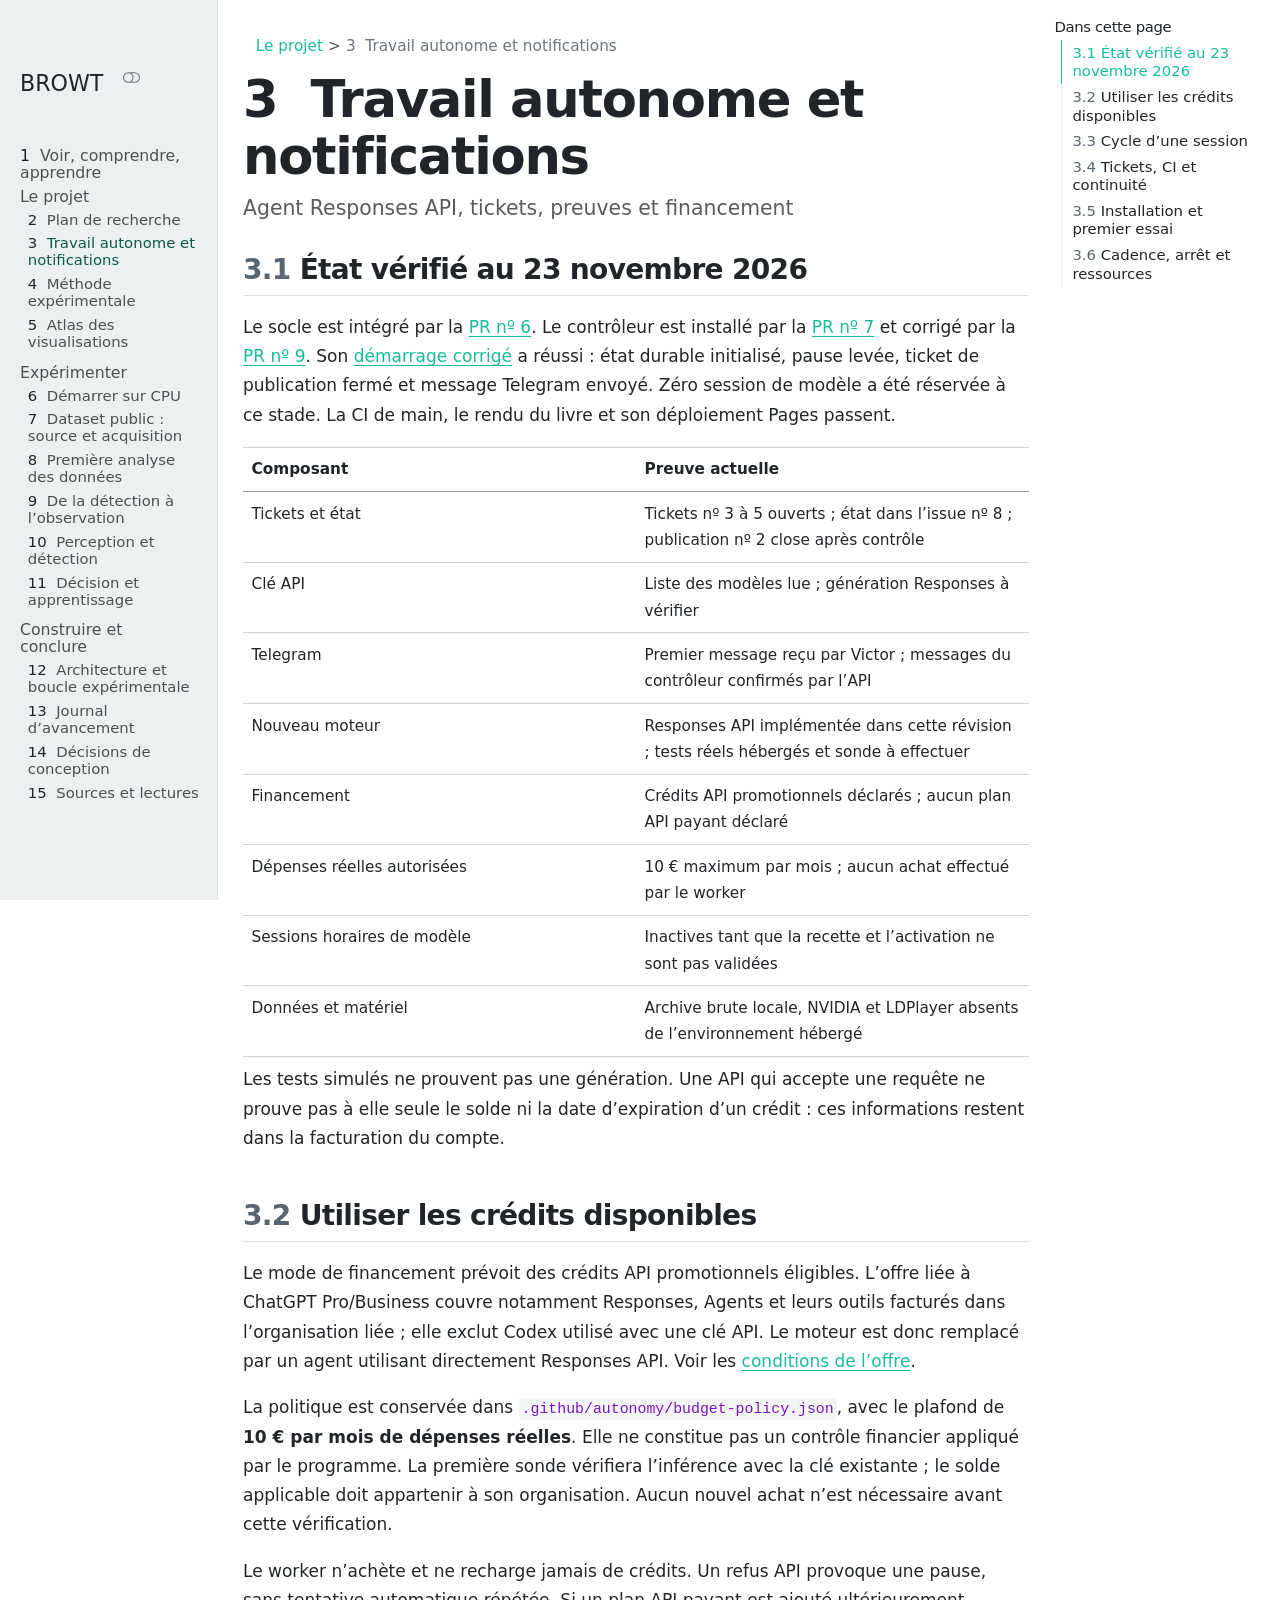
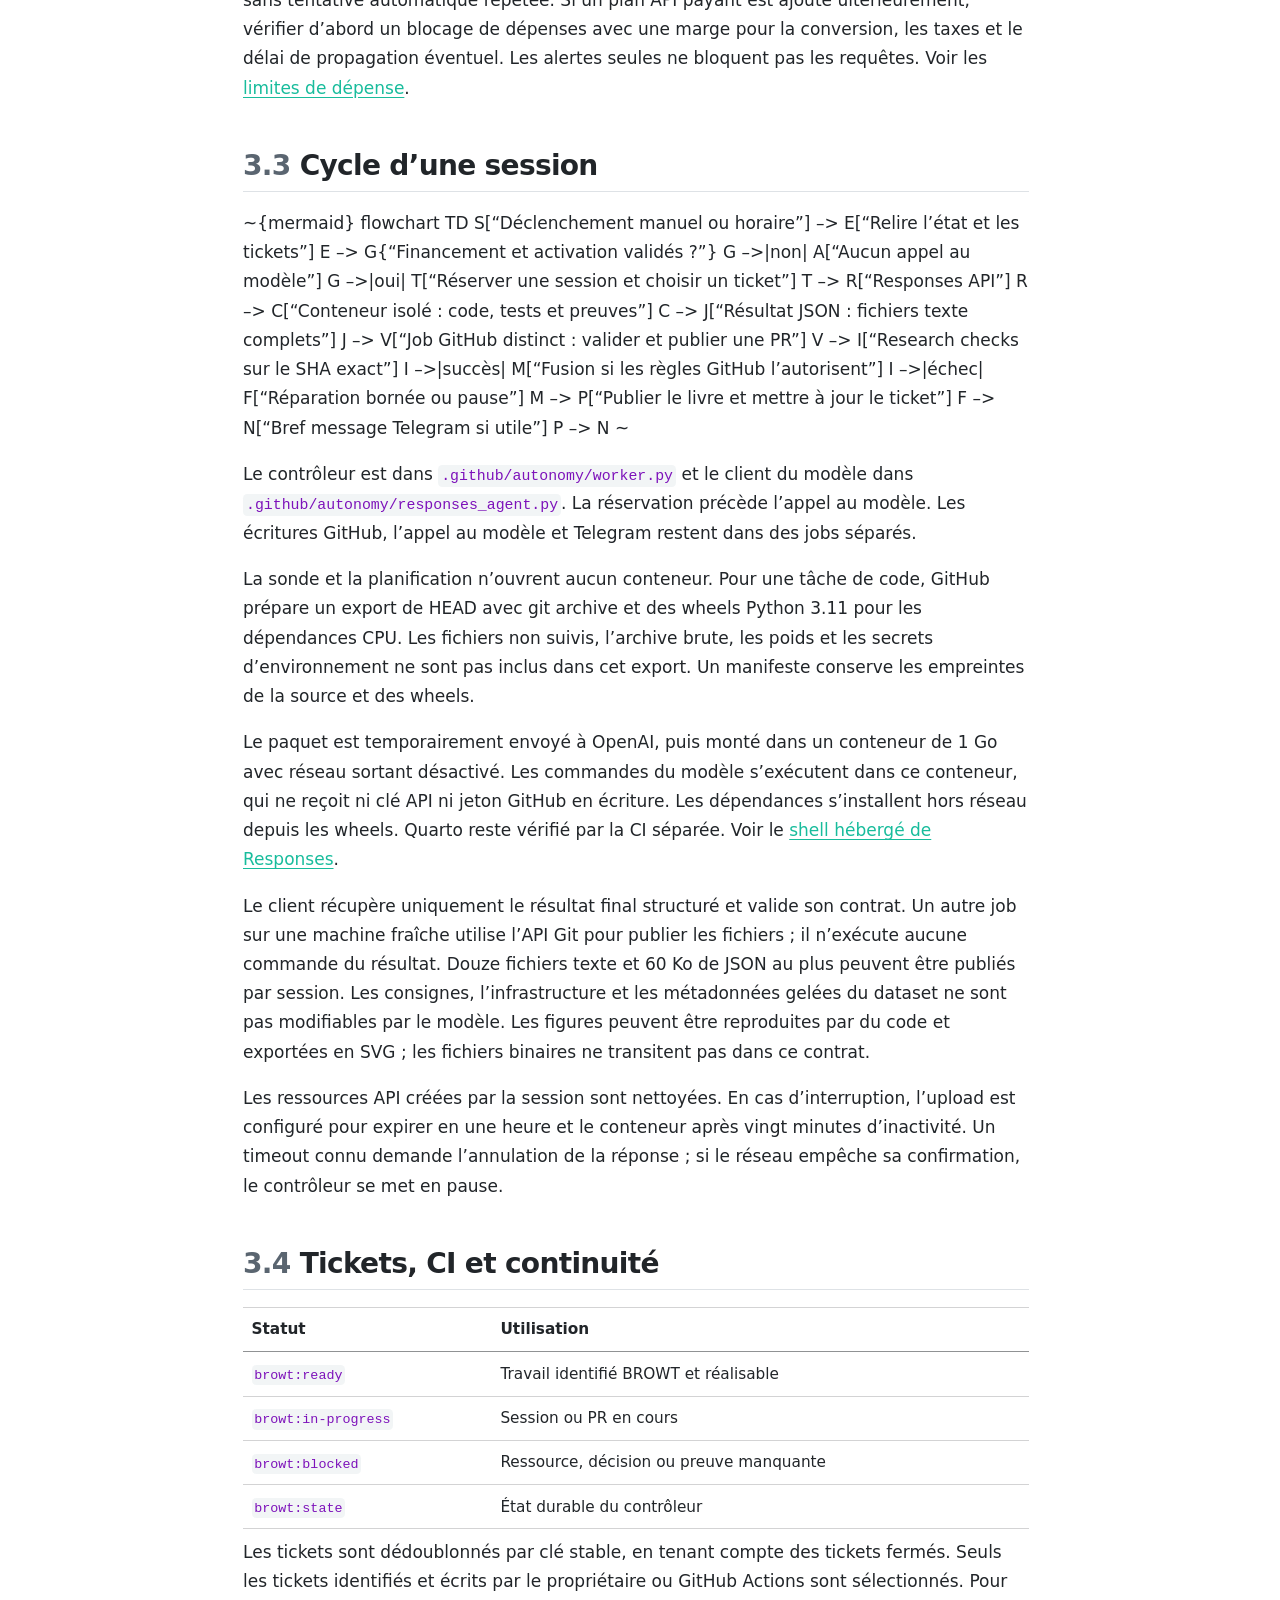
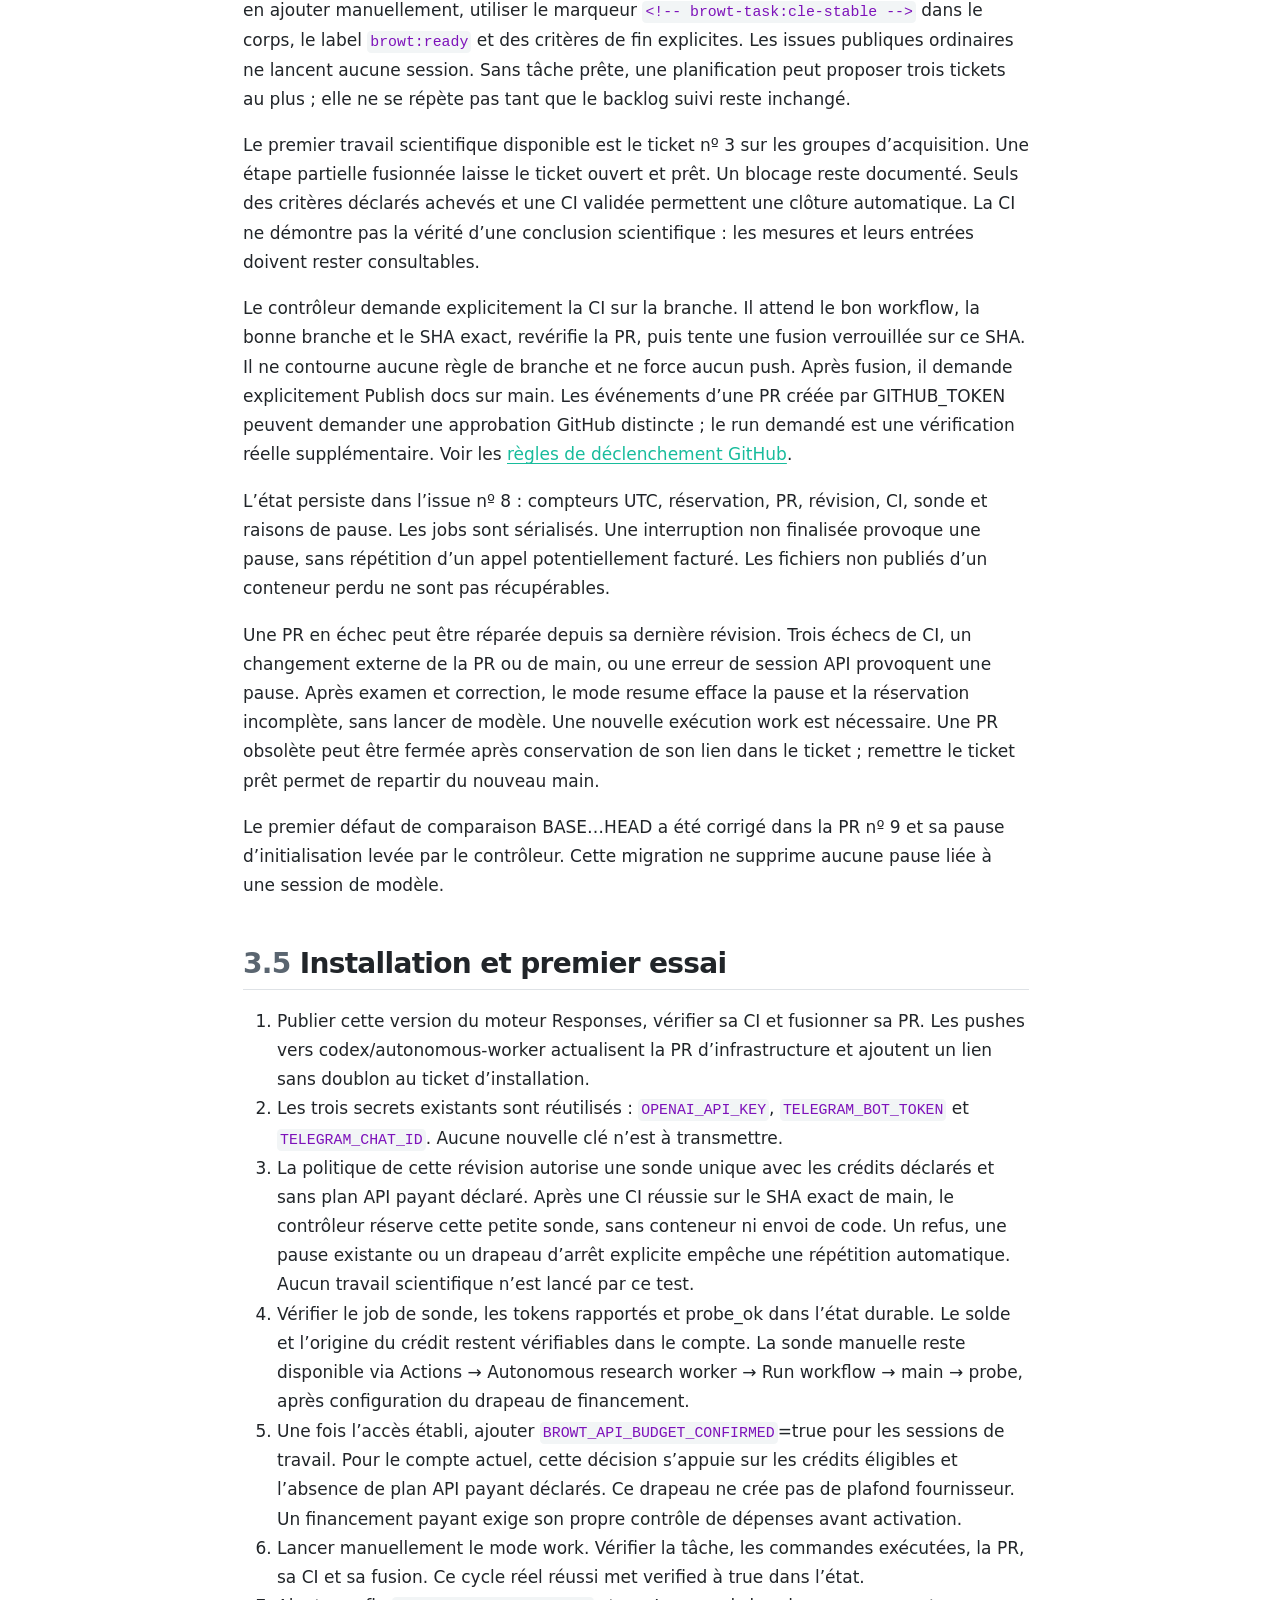
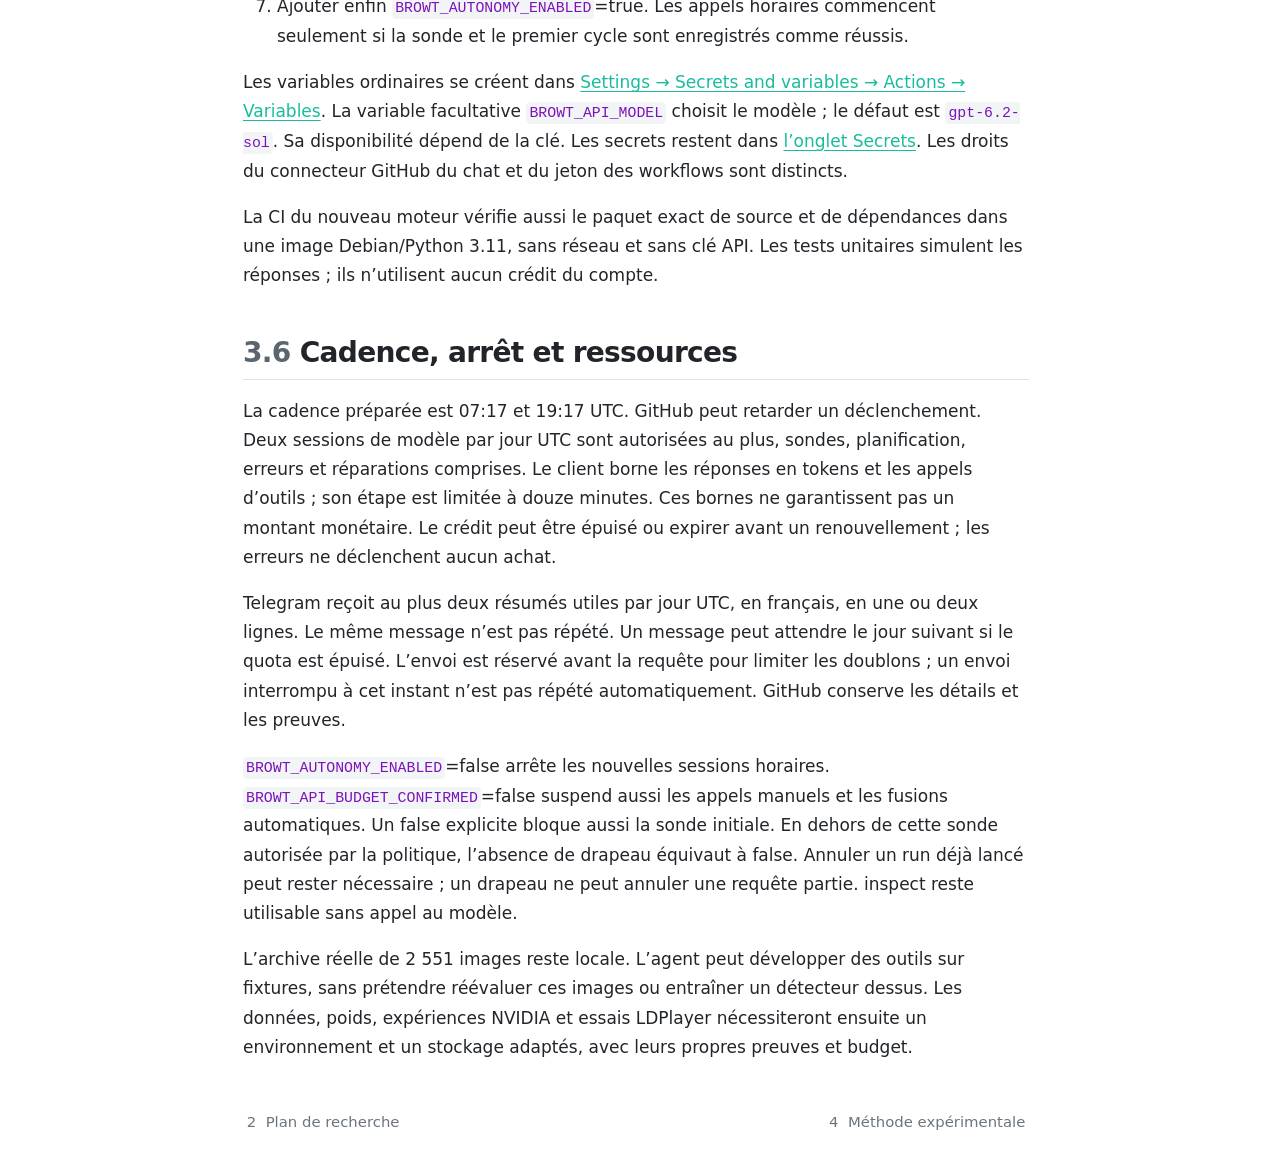
==== commit b27e55b9: "Built site for gh-pages" ====
--- a/autonomy.html
+++ b/autonomy.html
@@ -423,12 +423,11 @@
    
   <ul>
   <li><a href="#état-vérifié-au-23-novembre-2026" id="toc-état-vérifié-au-23-novembre-2026" class="nav-link active" data-scroll-target="#état-vérifié-au-23-novembre-2026"><span class="header-section-number">3.1</span> État vérifié au 23 novembre 2026</a></li>
-  <li><a href="#cycle-dune-session" id="toc-cycle-dune-session" class="nav-link" data-scroll-target="#cycle-dune-session"><span class="header-section-number">3.2</span> Cycle d’une session</a></li>
-  <li><a href="#tickets-et-continuité" id="toc-tickets-et-continuité" class="nav-link" data-scroll-target="#tickets-et-continuité"><span class="header-section-number">3.3</span> Tickets et continuité</a></li>
-  <li><a href="#installation-et-premier-essai" id="toc-installation-et-premier-essai" class="nav-link" data-scroll-target="#installation-et-premier-essai"><span class="header-section-number">3.4</span> Installation et premier essai</a></li>
-  <li><a href="#ci-fusion-et-erreurs" id="toc-ci-fusion-et-erreurs" class="nav-link" data-scroll-target="#ci-fusion-et-erreurs"><span class="header-section-number">3.5</span> CI, fusion et erreurs</a></li>
-  <li><a href="#cadence-coût-et-messages" id="toc-cadence-coût-et-messages" class="nav-link" data-scroll-target="#cadence-coût-et-messages"><span class="header-section-number">3.6</span> Cadence, coût et messages</a></li>
-  <li><a href="#données-et-matériel" id="toc-données-et-matériel" class="nav-link" data-scroll-target="#données-et-matériel"><span class="header-section-number">3.7</span> Données et matériel</a></li>
+  <li><a href="#utiliser-les-crédits-disponibles" id="toc-utiliser-les-crédits-disponibles" class="nav-link" data-scroll-target="#utiliser-les-crédits-disponibles"><span class="header-section-number">3.2</span> Utiliser les crédits disponibles</a></li>
+  <li><a href="#cycle-dune-session" id="toc-cycle-dune-session" class="nav-link" data-scroll-target="#cycle-dune-session"><span class="header-section-number">3.3</span> Cycle d’une session</a></li>
+  <li><a href="#tickets-ci-et-continuité" id="toc-tickets-ci-et-continuité" class="nav-link" data-scroll-target="#tickets-ci-et-continuité"><span class="header-section-number">3.4</span> Tickets, CI et continuité</a></li>
+  <li><a href="#installation-et-premier-essai" id="toc-installation-et-premier-essai" class="nav-link" data-scroll-target="#installation-et-premier-essai"><span class="header-section-number">3.5</span> Installation et premier essai</a></li>
+  <li><a href="#cadence-arrêt-et-ressources" id="toc-cadence-arrêt-et-ressources" class="nav-link" data-scroll-target="#cadence-arrêt-et-ressources"><span class="header-section-number">3.6</span> Cadence, arrêt et ressources</a></li>
   </ul>
 </nav>
     </div>
@@ -439,7 +438,7 @@
 <header id="title-block-header" class="quarto-title-block default"><nav class="quarto-page-breadcrumbs quarto-title-breadcrumbs d-none d-lg-block" aria-label="Fil d'Ariane"><ol class="breadcrumb"><li class="breadcrumb-item"><a href="./roadmap.html">Le projet</a></li><li class="breadcrumb-item"><a href="./autonomy.html"><span class="chapter-number">3</span>&nbsp; <span class="chapter-title">Travail autonome et notifications</span></a></li></ol></nav>
 <div class="quarto-title">
 <h1 class="title"><span class="chapter-number">3</span>&nbsp; <span class="chapter-title">Travail autonome et notifications</span></h1>
-<p class="subtitle lead">Installation, preuves et limites de l’exécution hébergée</p>
+<p class="subtitle lead">Agent Responses API, tickets, preuves et financement</p>
 </div>
 
 
@@ -458,7 +457,7 @@
 
 <section id="état-vérifié-au-23-novembre-2026" class="level2" data-number="3.1">
 <h2 data-number="3.1" class="anchored" data-anchor-id="état-vérifié-au-23-novembre-2026"><span class="header-section-number">3.1</span> État vérifié au 23 novembre 2026</h2>
-<p>Le socle de recherche est intégré dans main par la <a href="https://github.com/Victor11W/BROWT/pull/6">PR nº 6</a>. La <a href="https://github.com/Victor11W/BROWT/actions/runs/45234044946">CI de main</a> passe sur Ubuntu et Windows, Python 3.11 et 3.12, et rend le livre Quarto. La <a href="https://github.com/Victor11W/BROWT/actions/runs/45234045002">publication du livre</a> et le déploiement Pages ont réussi.</p>
+<p>Le socle est intégré par la <a href="https://github.com/Victor11W/BROWT/pull/6">PR nº 6</a>. Le contrôleur est installé par la <a href="https://github.com/Victor11W/BROWT/pull/7">PR nº 7</a> et corrigé par la <a href="https://github.com/Victor11W/BROWT/pull/9">PR nº 9</a>. Son <a href="https://github.com/Victor11W/BROWT/actions/runs/45243470554">démarrage corrigé</a> a réussi : état durable initialisé, pause levée, ticket de publication fermé et message Telegram envoyé. Zéro session de modèle a été réservée à ce stade. La CI de main, le rendu du livre et son déploiement Pages passent.</p>
 <table class="caption-top table">
 <colgroup>
 <col style="width: 50%">
@@ -472,43 +471,58 @@
 </thead>
 <tbody>
 <tr class="odd">
-<td>Tickets de départ</td>
-<td>Quatre tickets publiés, nº 2 à 5</td>
+<td>Tickets et état</td>
+<td>Tickets nº 3 à 5 ouverts ; état dans l’issue nº 8 ; publication nº 2 close après contrôle</td>
 </tr>
 <tr class="even">
-<td>OpenAI</td>
-<td>Liste des modèles lue avec succès ; inférence Codex et financement encore non testés</td>
+<td>Clé API</td>
+<td>Liste des modèles lue ; génération Responses à vérifier</td>
 </tr>
 <tr class="odd">
 <td>Telegram</td>
-<td>Envoi distant réussi et réception confirmée par Victor</td>
+<td>Premier message reçu par Victor ; messages du contrôleur confirmés par l’API</td>
 </tr>
 <tr class="even">
-<td>Worker</td>
-<td>Installé par la PR nº 7 ; premier démarrage interrompu avant le modèle, correctif de comparaison dans cette révision à vérifier sur GitHub</td>
+<td>Nouveau moteur</td>
+<td>Responses API implémentée dans cette révision ; tests réels hébergés et sonde à effectuer</td>
 </tr>
 <tr class="odd">
-<td>Planification du modèle</td>
-<td>Désactivée tant que les conditions d’activation ne sont pas réunies</td>
+<td>Financement</td>
+<td>Crédits API promotionnels déclarés ; aucun plan API payant déclaré</td>
 </tr>
 <tr class="even">
-<td>Dataset brut, GPU, émulateur</td>
-<td>Archive encore locale ; NVIDIA et LDPlayer absents du runner</td>
+<td>Dépenses réelles autorisées</td>
+<td>10 € maximum par mois ; aucun achat effectué par le worker</td>
+</tr>
+<tr class="odd">
+<td>Sessions horaires de modèle</td>
+<td>Inactives tant que la recette et l’activation ne sont pas validées</td>
+</tr>
+<tr class="even">
+<td>Données et matériel</td>
+<td>Archive brute locale, NVIDIA et LDPlayer absents de l’environnement hébergé</td>
 </tr>
 </tbody>
 </table>
-<p>Les résultats de l’amorçage sont dans <a href="https://github.com/Victor11W/BROWT/actions/runs/45229580202">ce run</a>. Un contrôle de lecture OpenAI ne démontre pas une génération ou un budget disponible. Les tests du contrôleur utilisent une API simulée et ne prouvent pas une exécution Codex réelle. Les résultats scientifiques restent distincts de ces essais techniques.</p>
+<p>Les tests simulés ne prouvent pas une génération. Une API qui accepte une requête ne prouve pas à elle seule le solde ni la date d’expiration d’un crédit : ces informations restent dans la facturation du compte.</p>
 </section>
-<section id="cycle-dune-session" class="level2" data-number="3.2">
-<h2 data-number="3.2" class="anchored" data-anchor-id="cycle-dune-session"><span class="header-section-number">3.2</span> Cycle d’une session</h2>
-<p><sub></sub>~{mermaid} flowchart TD S[“Déclenchement manuel ou horaire”] –&gt; E[“Relire l’état et les tickets”] E –&gt; G{“Budget et activation validés ?”} G –&gt;|non| A[“Aucun appel au modèle”] G –&gt;|oui| T[“Réserver une session et choisir un ticket”] T –&gt; C[“Codex : une petite étape, code et preuves”] C –&gt; V[“Contrôleur séparé : valider les fichiers retournés”] V –&gt; P[“Branche et PR”] P –&gt; I[“Research checks sur la révision exacte”] I –&gt;|succès| M[“Fusion si les règles GitHub l’autorisent”] I –&gt;|échec| R[“Réparation bornée ou pause”] M –&gt; J[“Mettre à jour le ticket et l’état”] R –&gt; J J –&gt; N[“Bref message Telegram si utile”] <sub></sub>~</p>
-<p>Le workflow Autonomous research worker est versionné dans <code>.github/workflows/autonomous-worker.yml</code>. Le contrôleur est dans <code>.github/autonomy/worker.py</code> ; les consignes et le schéma de résultat sont voisins.</p>
-<p>Le modèle travaille sur un runner sans droits d’écriture GitHub et sans secret Telegram. Il renvoie des fichiers texte complets dans un objet JSON. Un autre job, sur une machine fraîche, valide ces données et utilise l’API Git pour publier. Aucune commande issue du résultat n’est exécutée par le contrôleur. Codex est la dernière étape de son job, conformément aux <a href="https://github.com/openai/codex-action/blob/main/docs/security.md">recommandations de l’action officielle</a>.</p>
-<p>Les fichiers d’infrastructure, les consignes d’agents et les métadonnées gelées du dataset ne sont pas modifiables par ce worker. Une modification de ces fichiers nécessite une PR d’installation examinée séparément. Le format texte limite une session à douze fichiers et 60 Ko ; les tâches plus grandes sont découpées. Les figures scientifiques peuvent être reproduites par des scripts et exportées en SVG ; les images binaires ne transitent pas dans ce contrat de session.</p>
+<section id="utiliser-les-crédits-disponibles" class="level2" data-number="3.2">
+<h2 data-number="3.2" class="anchored" data-anchor-id="utiliser-les-crédits-disponibles"><span class="header-section-number">3.2</span> Utiliser les crédits disponibles</h2>
+<p>Le mode de financement prévoit des crédits API promotionnels éligibles. L’offre liée à ChatGPT Pro/Business couvre notamment Responses, Agents et leurs outils facturés dans l’organisation liée ; elle exclut Codex utilisé avec une clé API. Le moteur est donc remplacé par un agent utilisant directement Responses API. Voir les <a href="https://help.openai.com/en/articles/20001626-api-credits-benefit-for-eligible-chatgpt-subscriptions">conditions de l’offre</a>.</p>
+<p>La politique est conservée dans <code>.github/autonomy/budget-policy.json</code>, avec le plafond de <strong>10 € par mois de dépenses réelles</strong>. Elle ne constitue pas un contrôle financier appliqué par le programme. La première sonde vérifiera l’inférence avec la clé existante ; le solde applicable doit appartenir à son organisation. Aucun nouvel achat n’est nécessaire avant cette vérification.</p>
+<p>Le worker n’achète et ne recharge jamais de crédits. Un refus API provoque une pause, sans tentative automatique répétée. Si un plan API payant est ajouté ultérieurement, vérifier d’abord un blocage de dépenses avec une marge pour la conversion, les taxes et le délai de propagation éventuel. Les alertes seules ne bloquent pas les requêtes. Voir les <a href="https://developers.openai.com/api/docs/guides/spend-limits">limites de dépense</a>.</p>
 </section>
-<section id="tickets-et-continuité" class="level2" data-number="3.3">
-<h2 data-number="3.3" class="anchored" data-anchor-id="tickets-et-continuité"><span class="header-section-number">3.3</span> Tickets et continuité</h2>
-<p>Les tickets sont créés sans doublon grâce à des clés stables. Le contrôleur conserve les tickets fermés dans sa recherche de doublons. Il ne choisit que les tickets identifiés BROWT et écrits par le propriétaire ou GitHub Actions ; les issues publiques ordinaires ne lancent pas de session. Pour ajouter un ticket manuellement, le propriétaire peut utiliser le marqueur <code>&lt;!-- browt-task:cle-stable --&gt;</code> dans le corps et le label <code>browt:ready</code> ; la clé doit être stable et le ticket doit indiquer ses critères de fin.</p>
+<section id="cycle-dune-session" class="level2" data-number="3.3">
+<h2 data-number="3.3" class="anchored" data-anchor-id="cycle-dune-session"><span class="header-section-number">3.3</span> Cycle d’une session</h2>
+<p><sub></sub>~{mermaid} flowchart TD S[“Déclenchement manuel ou horaire”] –&gt; E[“Relire l’état et les tickets”] E –&gt; G{“Financement et activation validés ?”} G –&gt;|non| A[“Aucun appel au modèle”] G –&gt;|oui| T[“Réserver une session et choisir un ticket”] T –&gt; R[“Responses API”] R –&gt; C[“Conteneur isolé : code, tests et preuves”] C –&gt; J[“Résultat JSON : fichiers texte complets”] J –&gt; V[“Job GitHub distinct : valider et publier une PR”] V –&gt; I[“Research checks sur le SHA exact”] I –&gt;|succès| M[“Fusion si les règles GitHub l’autorisent”] I –&gt;|échec| F[“Réparation bornée ou pause”] M –&gt; P[“Publier le livre et mettre à jour le ticket”] F –&gt; N[“Bref message Telegram si utile”] P –&gt; N <sub></sub>~</p>
+<p>Le contrôleur est dans <code>.github/autonomy/worker.py</code> et le client du modèle dans <code>.github/autonomy/responses_agent.py</code>. La réservation précède l’appel au modèle. Les écritures GitHub, l’appel au modèle et Telegram restent dans des jobs séparés.</p>
+<p>La sonde et la planification n’ouvrent aucun conteneur. Pour une tâche de code, GitHub prépare un export de HEAD avec git archive et des wheels Python 3.11 pour les dépendances CPU. Les fichiers non suivis, l’archive brute, les poids et les secrets d’environnement ne sont pas inclus dans cet export. Un manifeste conserve les empreintes de la source et des wheels.</p>
+<p>Le paquet est temporairement envoyé à OpenAI, puis monté dans un conteneur de 1 Go avec réseau sortant désactivé. Les commandes du modèle s’exécutent dans ce conteneur, qui ne reçoit ni clé API ni jeton GitHub en écriture. Les dépendances s’installent hors réseau depuis les wheels. Quarto reste vérifié par la CI séparée. Voir le <a href="https://developers.openai.com/api/docs/guides/tools-shell">shell hébergé de Responses</a>.</p>
+<p>Le client récupère uniquement le résultat final structuré et valide son contrat. Un autre job sur une machine fraîche utilise l’API Git pour publier les fichiers ; il n’exécute aucune commande du résultat. Douze fichiers texte et 60 Ko de JSON au plus peuvent être publiés par session. Les consignes, l’infrastructure et les métadonnées gelées du dataset ne sont pas modifiables par le modèle. Les figures peuvent être reproduites par du code et exportées en SVG ; les fichiers binaires ne transitent pas dans ce contrat.</p>
+<p>Les ressources API créées par la session sont nettoyées. En cas d’interruption, l’upload est configuré pour expirer en une heure et le conteneur après vingt minutes d’inactivité. Un timeout connu demande l’annulation de la réponse ; si le réseau empêche sa confirmation, le contrôleur se met en pause.</p>
+</section>
+<section id="tickets-ci-et-continuité" class="level2" data-number="3.4">
+<h2 data-number="3.4" class="anchored" data-anchor-id="tickets-ci-et-continuité"><span class="header-section-number">3.4</span> Tickets, CI et continuité</h2>
 <table class="caption-top table">
 <thead>
 <tr class="header">
@@ -519,63 +533,49 @@
 <tbody>
 <tr class="odd">
 <td><code>browt:ready</code></td>
-<td>Travail autorisé et réalisable sur le runner</td>
+<td>Travail identifié BROWT et réalisable</td>
 </tr>
 <tr class="even">
 <td><code>browt:in-progress</code></td>
-<td>Une session ou une PR est en cours</td>
+<td>Session ou PR en cours</td>
 </tr>
 <tr class="odd">
 <td><code>browt:blocked</code></td>
-<td>Accès, matériel, décision ou preuve manquants</td>
+<td>Ressource, décision ou preuve manquante</td>
 </tr>
 <tr class="even">
 <td><code>browt:state</code></td>
-<td>Issue technique contenant l’état durable du worker</td>
+<td>État durable du contrôleur</td>
 </tr>
 </tbody>
 </table>
-<p>Le premier ticket scientifique sélectionnable est le nº 3, consacré aux groupes d’acquisition. Le ticket de publication nº 2 n’est fermé qu’après vérification de la présence du socle dans main et du succès de sa CI. Le ticket d’autonomie nº 5 attend un cycle réel réussi. La baseline nº 4 reste bloquée tant que son protocole, les données accessibles au runner et le calcul nécessaire manquent.</p>
-<p>Sans ticket prêt, une session de planification peut proposer au plus trois tâches. Elle ne se répète pas tant que le backlog suivi ne change pas. Les dépendances numériques sont vérifiées ; une tâche explicitement bloquée par une ressource ne devient pas prête simplement parce que ses autres dépendances sont closes.</p>
-<p>Une PR partielle fusionnée remet le ticket au statut prêt. Un ticket n’est fermé que si le worker déclare ses critères achevés et si la CI de sa révision passe. La CI vérifie le code et le rendu, pas la vérité de chaque conclusion scientifique : les mesures réelles, leurs entrées et leurs scripts doivent rester consultables. Un résultat absent n’est jamais remplacé par une métrique inventée.</p>
-<p>L’état est conservé dans une issue créée par le contrôleur, jamais dans le seul disque du runner. Il contient compteurs UTC, session réservée, PR, révision, CI, statut de la sonde et raisons de pause. Les jobs sont sérialisés. Après une interruption non finalisée, le worker se met en pause au lieu de répéter un appel potentiellement facturé. Les modifications non publiées d’un runner perdu ne sont pas récupérables ; le ticket et la réservation permettent de reprendre après examen du journal.</p>
+<p>Les tickets sont dédoublonnés par clé stable, en tenant compte des tickets fermés. Seuls les tickets identifiés et écrits par le propriétaire ou GitHub Actions sont sélectionnés. Pour en ajouter manuellement, utiliser le marqueur <code>&lt;!-- browt-task:cle-stable --&gt;</code> dans le corps, le label <code>browt:ready</code> et des critères de fin explicites. Les issues publiques ordinaires ne lancent aucune session. Sans tâche prête, une planification peut proposer trois tickets au plus ; elle ne se répète pas tant que le backlog suivi reste inchangé.</p>
+<p>Le premier travail scientifique disponible est le ticket nº 3 sur les groupes d’acquisition. Une étape partielle fusionnée laisse le ticket ouvert et prêt. Un blocage reste documenté. Seuls des critères déclarés achevés et une CI validée permettent une clôture automatique. La CI ne démontre pas la vérité d’une conclusion scientifique : les mesures et leurs entrées doivent rester consultables.</p>
+<p>Le contrôleur demande explicitement la CI sur la branche. Il attend le bon workflow, la bonne branche et le SHA exact, revérifie la PR, puis tente une fusion verrouillée sur ce SHA. Il ne contourne aucune règle de branche et ne force aucun push. Après fusion, il demande explicitement Publish docs sur main. Les événements d’une PR créée par GITHUB_TOKEN peuvent demander une approbation GitHub distincte ; le run demandé est une vérification réelle supplémentaire. Voir les <a href="https://docs.github.com/en/actions/how-tos/write-workflows/choose-when-workflows-run/trigger-a-workflow">règles de déclenchement GitHub</a>.</p>
+<p>L’état persiste dans l’issue nº 8 : compteurs UTC, réservation, PR, révision, CI, sonde et raisons de pause. Les jobs sont sérialisés. Une interruption non finalisée provoque une pause, sans répétition d’un appel potentiellement facturé. Les fichiers non publiés d’un conteneur perdu ne sont pas récupérables.</p>
+<p>Une PR en échec peut être réparée depuis sa dernière révision. Trois échecs de CI, un changement externe de la PR ou de main, ou une erreur de session API provoquent une pause. Après examen et correction, le mode resume efface la pause et la réservation incomplète, sans lancer de modèle. Une nouvelle exécution work est nécessaire. Une PR obsolète peut être fermée après conservation de son lien dans le ticket ; remettre le ticket prêt permet de repartir du nouveau main.</p>
+<p>Le premier défaut de comparaison BASE…HEAD a été corrigé dans la PR nº 9 et sa pause d’initialisation levée par le contrôleur. Cette migration ne supprime aucune pause liée à une session de modèle.</p>
 </section>
-<section id="installation-et-premier-essai" class="level2" data-number="3.4">
-<h2 data-number="3.4" class="anchored" data-anchor-id="installation-et-premier-essai"><span class="header-section-number">3.4</span> Installation et premier essai</h2>
+<section id="installation-et-premier-essai" class="level2" data-number="3.5">
+<h2 data-number="3.5" class="anchored" data-anchor-id="installation-et-premier-essai"><span class="header-section-number">3.5</span> Installation et premier essai</h2>
 <ol type="1">
-<li>La PR d’installation nº 7 est fusionnée, avec sa CI verte. Publier et vérifier le correctif du premier démarrage. Les pushes vers codex/autonomous-worker créent ou actualisent la PR d’infrastructure et ajoutent un lien sans doublon au ticket d’installation.</li>
-<li>Vérifier les trois secrets de dépôt déjà configurés : <code>OPENAI_API_KEY</code>, <code>TELEGRAM_BOT_TOKEN</code> et <code>TELEGRAM_CHAT_ID</code>. Aucune valeur ne doit apparaître dans le chat, un ticket, un commit ou un log.</li>
-<li>Dans Actions → Autonomous research worker → Run workflow, choisir main et le mode inspect. Cela initialise les statuts et l’état, sans appel au modèle.</li>
-<li>Le budget API approuvé est de <strong>10 € par mois</strong>. Vérifier le financement compatible et le blocage effectif des dépenses avant tout essai facturable. Une fois ces contrôles établis, ajouter la variable de dépôt <code>BROWT_API_BUDGET_CONFIRMED</code> avec la valeur true. Cette variable est une autorisation, pas un plafond financier imposé par OpenAI.</li>
-<li>Lancer manuellement le mode probe. Il demande uniquement une réponse Codex, sans changement de fichier. Un succès prouve l’inférence à cet instant ; une erreur de crédits, modèle ou authentification provoque une pause.</li>
-<li>Lancer manuellement le mode work. Suivre le ticket, la PR, la CI explicitement déclenchée sur la branche et la fusion. Ne pas activer la récurrence avant d’avoir observé ce cycle complet. Le succès met verified à true dans l’état.</li>
-<li>Ajouter enfin <code>BROWT_AUTONOMY_ENABLED</code>=true dans les variables de dépôt. Le modèle ne sera appelé aux horaires prévus que si la sonde et le premier cycle sont aussi enregistrés comme réussis.</li>
+<li>Publier cette version du moteur Responses, vérifier sa CI et fusionner sa PR. Les pushes vers codex/autonomous-worker actualisent la PR d’infrastructure et ajoutent un lien sans doublon au ticket d’installation.</li>
+<li>Les trois secrets existants sont réutilisés : <code>OPENAI_API_KEY</code>, <code>TELEGRAM_BOT_TOKEN</code> et <code>TELEGRAM_CHAT_ID</code>. Aucune nouvelle clé n’est à transmettre.</li>
+<li>La politique de cette révision autorise une sonde unique avec les crédits déclarés et sans plan API payant déclaré. Après une CI réussie sur le SHA exact de main, le contrôleur réserve cette petite sonde, sans conteneur ni envoi de code. Un refus, une pause existante ou un drapeau d’arrêt explicite empêche une répétition automatique. Aucun travail scientifique n’est lancé par ce test.</li>
+<li>Vérifier le job de sonde, les tokens rapportés et probe_ok dans l’état durable. Le solde et l’origine du crédit restent vérifiables dans le compte. La sonde manuelle reste disponible via Actions → Autonomous research worker → Run workflow → main → probe, après configuration du drapeau de financement.</li>
+<li>Une fois l’accès établi, ajouter <code>BROWT_API_BUDGET_CONFIRMED</code>=true pour les sessions de travail. Pour le compte actuel, cette décision s’appuie sur les crédits éligibles et l’absence de plan API payant déclarés. Ce drapeau ne crée pas de plafond fournisseur. Un financement payant exige son propre contrôle de dépenses avant activation.</li>
+<li>Lancer manuellement le mode work. Vérifier la tâche, les commandes exécutées, la PR, sa CI et sa fusion. Ce cycle réel réussi met verified à true dans l’état.</li>
+<li>Ajouter enfin <code>BROWT_AUTONOMY_ENABLED</code>=true. Les appels horaires commencent seulement si la sonde et le premier cycle sont enregistrés comme réussis.</li>
 </ol>
-<p>Les variables ordinaires se créent dans <a href="https://github.com/Victor11W/BROWT/settings/variables/actions">Settings → Secrets and variables → Actions → Variables</a>. Les clés restent dans l’onglet <a href="https://github.com/Victor11W/BROWT/settings/secrets/actions">Secrets</a>. La variable facultative <code>BROWT_CODEX_MODEL</code> choisit le modèle ; vide, elle laisse le choix par défaut à Codex. Le modèle doit être disponible pour la clé configurée.</p>
-<p>Les droits du connecteur GitHub du chat et ceux du GITHUB_TOKEN des workflows sont distincts. Le premier refuse actuellement les écritures. Cela ne démontre pas que le workflow manque de droits.</p>
+<p>Les variables ordinaires se créent dans <a href="https://github.com/Victor11W/BROWT/settings/variables/actions">Settings → Secrets and variables → Actions → Variables</a>. La variable facultative <code>BROWT_API_MODEL</code> choisit le modèle ; le défaut est <code>gpt-6.2-sol</code>. Sa disponibilité dépend de la clé. Les secrets restent dans <a href="https://github.com/Victor11W/BROWT/settings/secrets/actions">l’onglet Secrets</a>. Les droits du connecteur GitHub du chat et du jeton des workflows sont distincts.</p>
+<p>La CI du nouveau moteur vérifie aussi le paquet exact de source et de dépendances dans une image Debian/Python 3.11, sans réseau et sans clé API. Les tests unitaires simulent les réponses ; ils n’utilisent aucun crédit du compte.</p>
 </section>
-<section id="ci-fusion-et-erreurs" class="level2" data-number="3.5">
-<h2 data-number="3.5" class="anchored" data-anchor-id="ci-fusion-et-erreurs"><span class="header-section-number">3.5</span> CI, fusion et erreurs</h2>
-<p>Une écriture faite avec GITHUB_TOKEN ne déclenche pas les mêmes événements qu’un push utilisateur. Le contrôleur appelle donc explicitement workflow_dispatch sur ci.yml. Il attend un run du bon dépôt, de la bonne branche et du SHA exact, puis vérifie à nouveau les fichiers et la cible de la PR avant fusion. La fusion utilise un SHA attendu et ne contourne aucune règle de branche. Après une fusion vérifiée du worker, le contrôleur déclenche explicitement Publish docs sur main pour actualiser le livre public. Le résultat de cette publication reste consultable dans son propre run. Voir les <a href="https://docs.github.com/en/actions/how-tos/write-workflows/choose-when-workflows-run/trigger-a-workflow">règles GitHub sur les déclenchements</a>.</p>
-<p>La CI de l’événement pull_request d’une PR créée par le bot peut rester en attente d’une approbation GitHub. Le run explicitement demandé est une vérification supplémentaire réelle, pas une approbation de ce bandeau. Si les règles du dépôt exigent une revue ou un autre contrôle, la fusion automatique s’arrête et le contrôleur signale la pause. Le premier cycle sert aussi à vérifier ce comportement.</p>
-<p>Un échec de CI permet de reprendre la même PR depuis sa dernière révision. Après trois échecs distincts, la réparation se met en pause. Un changement externe de la PR ou de main provoque aussi une pause. Aucun force-push n’est utilisé. Une erreur de session Codex n’est pas relancée automatiquement.</p>
-<p>Le premier démarrage réel a révélé une validation trop stricte qui rejetait les URL de comparaison GitHub contenant BASE…HEAD. Le correctif distingue ces noms des segments de traversée. Il lève automatiquement cette seule pause d’initialisation si aucune session de modèle, réservation ou PR n’a commencé, après succès des vérifications de configuration. Les autres pauses conservent la procédure manuelle.</p>
-<p>Après examen et correction de la cause, lancer le mode resume efface la pause et la réservation incomplète ; ce mode ne lance aucun modèle. Une nouvelle exécution work est nécessaire. Une PR dont la base a changé exige une revue et une remise en cohérence avant reprise ; resume ne la rebase pas. Après revue, fermer la PR devenue obsolète libère son suivi ; conserver son lien dans le ticket, remettre ce ticket au statut prêt si nécessaire, puis utiliser resume et un nouveau work permet de repartir du nouveau main.</p>
-</section>
-<section id="cadence-coût-et-messages" class="level2" data-number="3.6">
-<h2 data-number="3.6" class="anchored" data-anchor-id="cadence-coût-et-messages"><span class="header-section-number">3.6</span> Cadence, coût et messages</h2>
-<p>Le budget autorisé par Victor le 23 novembre 2026 est de <strong>10 € par mois pour l’API du worker BROWT</strong>. Il est consigné dans <code>.github/autonomy/budget-policy.json</code>. Ce fichier conserve la décision ; il ne mesure pas les coûts et n’impose pas de plafond au fournisseur. Le contrôle financier reste à vérifier dans le compte avant de passer <code>BROWT_API_BUDGET_CONFIRMED</code> à true. Si le compte utilise une autre devise, la conversion et une marge doivent être prises en compte. Même un blocage de dépense OpenAI peut présenter un léger dépassement pendant sa propagation : le seuil technique doit donc rester en dessous du budget autorisé.</p>
-<p>Deux sessions quotidiennes sont un maximum ; le budget peut arrêter le travail plus tôt dans le mois. Aucun dépassement n’est autorisé par le choix de cette cadence.</p>
-<p>La cadence préparée est 07:17 et 19:17 UTC. GitHub peut retarder un déclenchement. Le contrôleur autorise au plus deux sessions de modèle par jour UTC, en comptant les sondes, la planification, les réparations et les sessions interrompues. L’étape Codex est limitée à douze minutes. Relancer le même run n’autorise pas une seconde session ; il faut un nouveau déclenchement. Ces bornes limitent le travail effectué, sans garantir un montant maximal en euros ou dollars.</p>
-<p>Victor confirme le 23 novembre 2026 qu’aucun plan de facturation API payant n’est encore activé. Les captures précédentes n’affichaient pas de contrôle de dépense. Il reste à vérifier un financement compatible avec Codex avant l’essai. Des crédits liés à un abonnement ChatGPT peuvent avoir des restrictions : le <a href="https://help.openai.com/en/articles/20001626-api-credits-benefit-for-eligible-chatgpt-subscriptions">bénéfice de crédits API</a> ne couvre pas les usages Codex par clé API. Ne pas confondre accès au chat, accès à la liste des modèles, génération et financement du worker.</p>
-<p>Un niveau de débit ou une alerte ne constitue pas un plafond de dépense. Consulter les <a href="https://developers.openai.com/api/docs/guides/spend-limits">limites de dépense OpenAI</a> et vérifier le contrôle effectivement disponible dans le compte. Le GPU et les services externes demandent un budget distinct.</p>
-<p>Telegram reçoit au plus deux messages utiles par jour UTC, en français, en une ou deux lignes : avancée intégrée, tâches préparées ou blocage. Le worker ne répète pas la même notification. Une notification différée peut attendre le jour suivant lorsque le quota est épuisé. Pour éviter les doublons après interruption, l’envoi est réservé avant la requête : un envoi perdu à cet instant n’est pas répété automatiquement. Telegram reste un résumé ; GitHub conserve les preuves et les détails.</p>
-<p>Pour arrêter les nouvelles sessions horaires, passer <code>BROWT_AUTONOMY_ENABLED</code> à false. Pour suspendre aussi les appels manuels et les fusions automatiques, passer <code>BROWT_API_BUDGET_CONFIRMED</code> à false, puis annuler un run déjà lancé si nécessaire. La suppression d’une variable équivaut à false. Une variable ne peut pas annuler une requête déjà partie ; inspect reste disponible sans appel modèle.</p>
-</section>
-<section id="données-et-matériel" class="level2" data-number="3.7">
-<h2 data-number="3.7" class="anchored" data-anchor-id="données-et-matériel"><span class="header-section-number">3.7</span> Données et matériel</h2>
-<p>L’archive Roboflow de 2 551 images demeure hors Git, sur le PC de Victor. Le runner peut développer et tester des outils sur fixtures, mais ne peut pas réévaluer ces images ou entraîner un détecteur dessus sans un accès supplémentaire. Un stockage persistant avec empreintes et un protocole de récupération seront nécessaires. Aucun transfert de données, achat de calcul ou service payant supplémentaire n’est installé implicitement par le worker.</p>
-<p>Les expériences NVIDIA et les essais LDPlayer nécessiteront ensuite une machine adaptée. Les tickets doivent rendre cette dépendance visible tout en permettant au travail CPU, aux analyses et aux visualisations reproductibles d’avancer.</p>
+<section id="cadence-arrêt-et-ressources" class="level2" data-number="3.6">
+<h2 data-number="3.6" class="anchored" data-anchor-id="cadence-arrêt-et-ressources"><span class="header-section-number">3.6</span> Cadence, arrêt et ressources</h2>
+<p>La cadence préparée est 07:17 et 19:17 UTC. GitHub peut retarder un déclenchement. Deux sessions de modèle par jour UTC sont autorisées au plus, sondes, planification, erreurs et réparations comprises. Le client borne les réponses en tokens et les appels d’outils ; son étape est limitée à douze minutes. Ces bornes ne garantissent pas un montant monétaire. Le crédit peut être épuisé ou expirer avant un renouvellement ; les erreurs ne déclenchent aucun achat.</p>
+<p>Telegram reçoit au plus deux résumés utiles par jour UTC, en français, en une ou deux lignes. Le même message n’est pas répété. Un message peut attendre le jour suivant si le quota est épuisé. L’envoi est réservé avant la requête pour limiter les doublons ; un envoi interrompu à cet instant n’est pas répété automatiquement. GitHub conserve les détails et les preuves.</p>
+<p><code>BROWT_AUTONOMY_ENABLED</code>=false arrête les nouvelles sessions horaires. <code>BROWT_API_BUDGET_CONFIRMED</code>=false suspend aussi les appels manuels et les fusions automatiques. Un false explicite bloque aussi la sonde initiale. En dehors de cette sonde autorisée par la politique, l’absence de drapeau équivaut à false. Annuler un run déjà lancé peut rester nécessaire ; un drapeau ne peut annuler une requête partie. inspect reste utilisable sans appel au modèle.</p>
+<p>L’archive réelle de 2 551 images reste locale. L’agent peut développer des outils sur fixtures, sans prétendre réévaluer ces images ou entraîner un détecteur dessus. Les données, poids, expériences NVIDIA et essais LDPlayer nécessiteront ensuite un environnement et un stockage adaptés, avec leurs propres preuves et budget.</p>
 
 
 </section>
